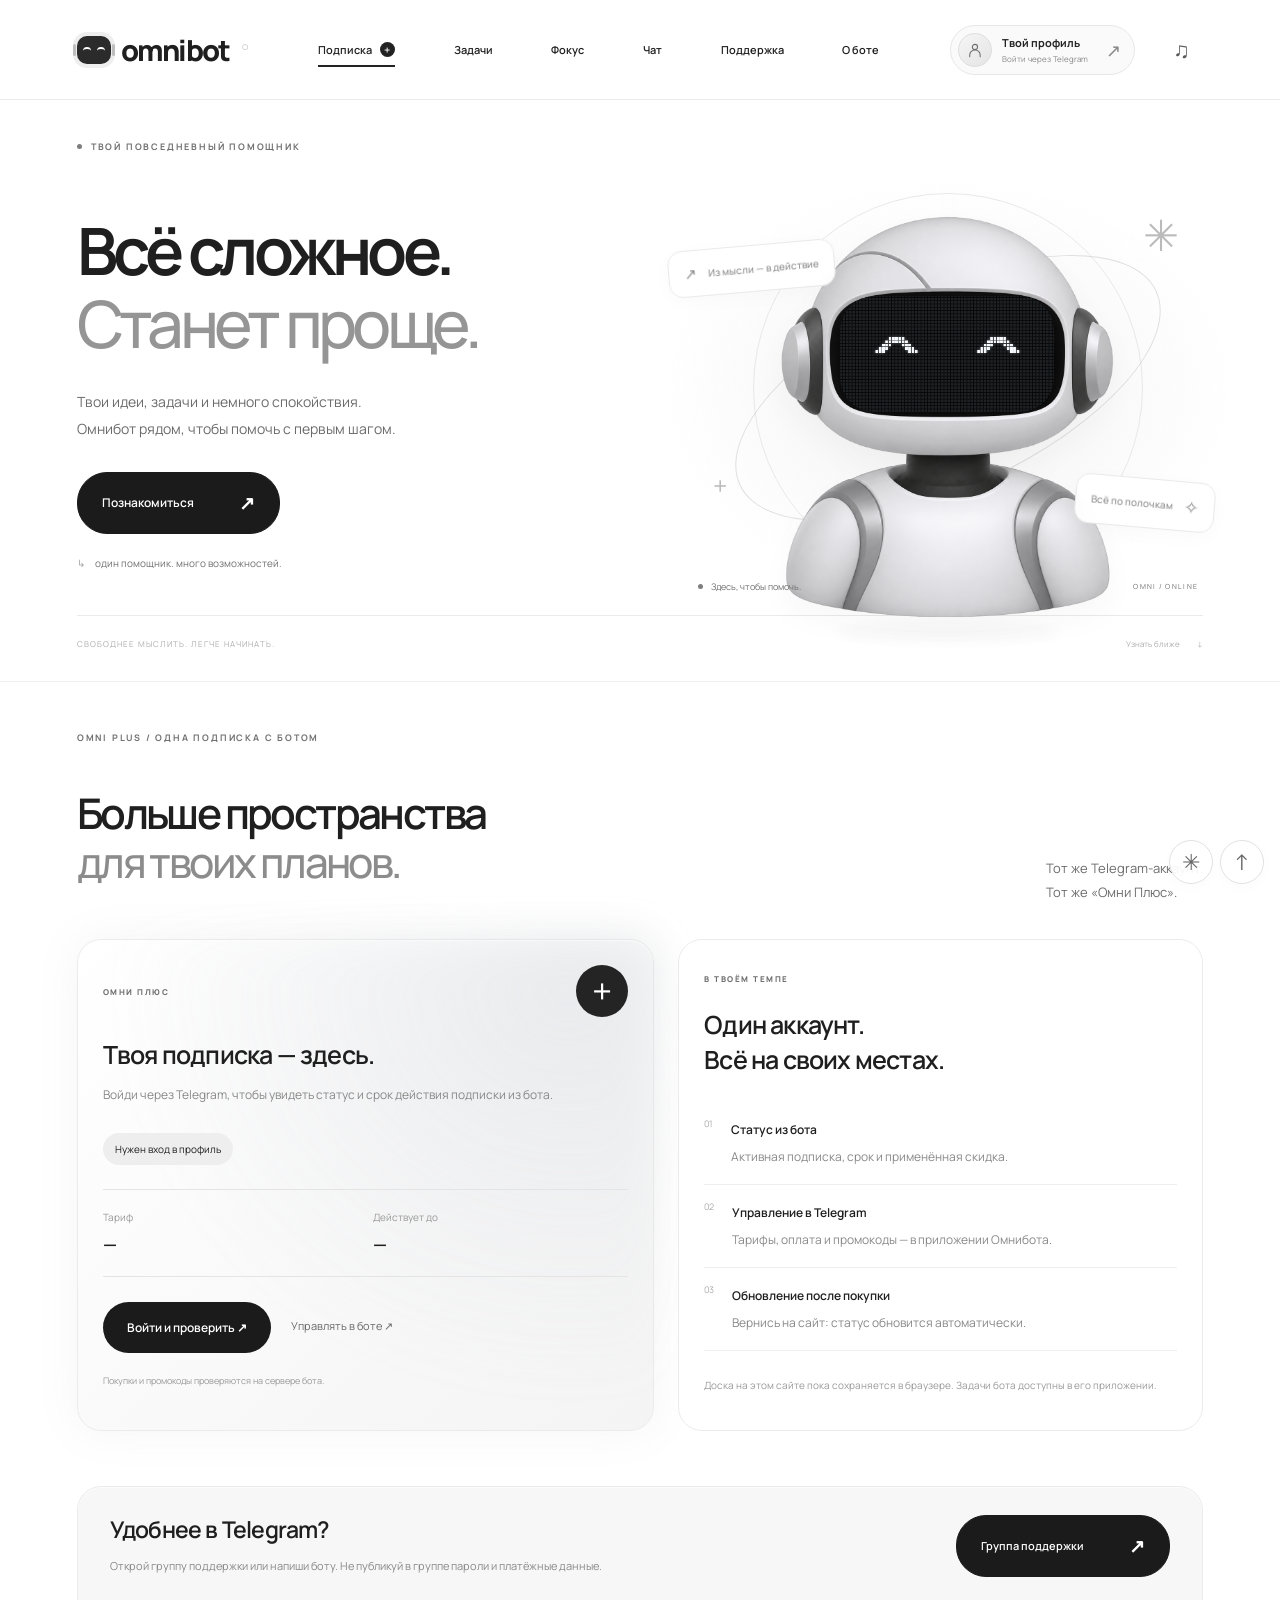
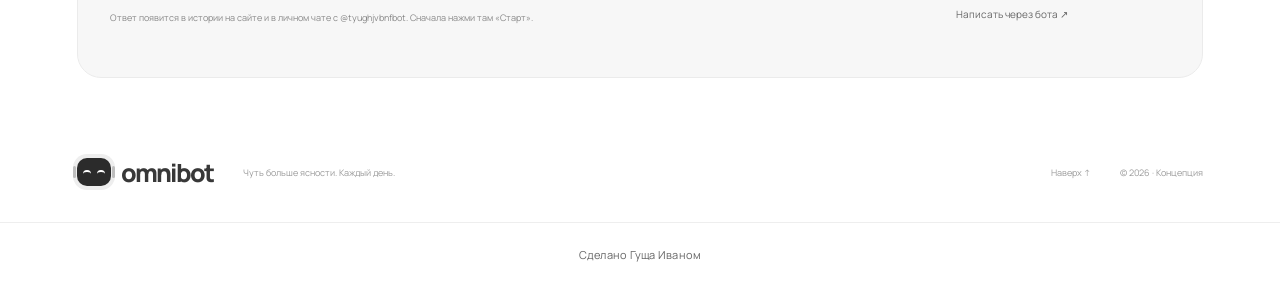
==== index.html @ 55ee90bc "Shorten homepage with categories and animated Plus particles" ====
<!doctype html><html lang="ru"><head><meta charset="UTF-8"><meta name="viewport" content="width=device-width,initial-scale=1"><meta name="theme-color" content="#f7f7f8"><meta name="description" content="Omnibot — твой повседневный помощник. Демо-чат, доска дел, идеи и фокус в одном спокойном пространстве."><title>Omnibot — сложное станет проще</title><link rel="preconnect" href="https://fonts.googleapis.com"><link rel="preconnect" href="https://fonts.gstatic.com" crossorigin><link rel="stylesheet" href="https://fonts.googleapis.com/css2?family=Manrope:wght@400;500;600;700;800&display=swap"><link rel="stylesheet" href="style.css?v=omni-compact-4"><link rel="stylesheet" href="interactions.css?v=omni-compact-4"><link rel="stylesheet" href="profile.css?v=omni-compact-4"><link rel="stylesheet" href="account.css?v=omni-compact-4"><link rel="stylesheet" href="categories.css?v=omni-compact-4"></head><body><div class="reading-progress" aria-hidden="true"><span></span></div>
<header><a class="logo" href="#"><span class="mini-bot" aria-hidden="true"><i></i><i></i></span>omnibot<span class="logo-dot">○</span></a><nav id="mainNav" aria-label="Категории сайта"><a href="#subscription">Подписка <span class="nav-plus">+</span></a><a href="#action-lab">Задачи</a><a href="#focus">Фокус</a><a href="#playground">Чат</a><a href="#support">Поддержка</a><a href="#possibilities">О боте</a></nav><button class="profile-trigger" id="profileTrigger" type="button" aria-haspopup="dialog" aria-controls="profileDialog" aria-label="Открыть личный профиль"><span class="profile-avatar profile-avatar-small" id="headerAvatar" aria-hidden="true"><svg viewBox="0 0 24 24" fill="none"><circle cx="12" cy="8" r="3.5"/><path d="M5 21v-2a7 7 0 0 1 14 0v2"/></svg></span><span class="profile-trigger-copy"><strong id="headerProfileName">Твой профиль</strong><small id="headerProfileStatus">Войти через Telegram</small></span><span class="profile-chevron" aria-hidden="true">↗</span></button><button class="sound" aria-label="Включить звук" title="Звук выключен">♫</button><button class="menu-toggle" aria-expanded="false" aria-controls="mainNav" aria-label="Открыть меню"><span></span><span></span></button></header>
<main><section data-view="home" class="hero"><div class="eyebrow"><i></i> ТВОЙ ПОВСЕДНЕВНЫЙ ПОМОЩНИК</div><div class="hero-grid"><div class="hero-copy"><h1>Всё сложное.<br><span>Станет проще.</span></h1><p>Твои идеи, задачи и немного спокойствия.<br>Омнибот рядом, чтобы помочь с первым шагом.</p><a class="button" href="#playground">Познакомиться <span>↗</span></a><div class="hero-note"><span class="little-arrow">↳</span> один помощник. много возможностей.</div></div><div class="hero-art" id="heroArt"><div class="orbit orbit-one"></div><div class="orbit orbit-two"></div><div class="orbit-label label-one"><span class="orbit-label-icon">↗</span> Из мысли — в действие</div><div class="orbit-label label-two">Всё по полочкам <span>✧</span></div><button class="mascot robot-mascot" id="mascot" aria-label="Поздороваться с Омниботом"><span class="character-stage" role="img" aria-label="Белый робот Omnibot: улыбающиеся глаза и голова следуют за курсором"><img class="character-body" src="assets/omnibot.png" alt="" width="1122" height="1402" fetchpriority="high"><span class="character-head" aria-hidden="true"><img src="assets/omnibot.png" alt="" width="1122" height="1402"><svg class="character-eyes pixel-display" viewBox="0 0 1122 1402" aria-hidden="true"><defs><clipPath id="omniScreenClip"><rect x="232" y="345" width="652" height="353" rx="105"/></clipPath><pattern id="omniScreenPixels" width="10" height="10" patternUnits="userSpaceOnUse"><rect width="7.5" height="7.5" fill="#41464b"/></pattern></defs><g clip-path="url(#omniScreenClip)"><rect x="232" y="345" width="652" height="353" fill="#070809" opacity=".9"/><rect x="232" y="345" width="652" height="353" fill="url(#omniScreenPixels)" opacity=".42"/>
<g class="tracking-iris" data-travel="45"><g class="pixel-eyes-open"><rect x="380" y="470" width="8" height="8"/><rect x="390" y="470" width="8" height="8"/><rect x="400" y="470" width="8" height="8"/><rect x="410" y="470" width="8" height="8"/><rect x="420" y="470" width="8" height="8"/><rect x="370" y="480" width="8" height="8"/><rect x="380" y="480" width="8" height="8"/><rect x="390" y="480" width="8" height="8"/><rect x="400" y="480" width="8" height="8"/><rect x="410" y="480" width="8" height="8"/><rect x="420" y="480" width="8" height="8"/><rect x="430" y="480" width="8" height="8"/><rect x="360" y="490" width="8" height="8"/><rect x="370" y="490" width="8" height="8"/><rect x="380" y="490" width="8" height="8"/><rect x="420" y="490" width="8" height="8"/><rect x="430" y="490" width="8" height="8"/><rect x="440" y="490" width="8" height="8"/><rect x="350" y="500" width="8" height="8"/><rect x="360" y="500" width="8" height="8"/><rect x="370" y="500" width="8" height="8"/><rect x="430" y="500" width="8" height="8"/><rect x="440" y="500" width="8" height="8"/><rect x="450" y="500" width="8" height="8"/><rect x="340" y="510" width="8" height="8"/><rect x="350" y="510" width="8" height="8"/><rect x="360" y="510" width="8" height="8"/><rect x="440" y="510" width="8" height="8"/><rect x="450" y="510" width="8" height="8"/><rect x="460" y="510" width="8" height="8"/></g><g class="pixel-eyes-blink"><rect x="345" y="460" width="8" height="8"/><rect x="355" y="460" width="8" height="8"/><rect x="365" y="460" width="8" height="8"/><rect x="375" y="470" width="8" height="8"/><rect x="385" y="470" width="8" height="8"/><rect x="395" y="470" width="8" height="8"/><rect x="405" y="480" width="8" height="8"/><rect x="415" y="480" width="8" height="8"/><rect x="425" y="480" width="8" height="8"/><rect x="435" y="490" width="8" height="8"/><rect x="445" y="490" width="8" height="8"/><rect x="455" y="490" width="8" height="8"/><rect x="405" y="500" width="8" height="8"/><rect x="415" y="500" width="8" height="8"/><rect x="425" y="500" width="8" height="8"/><rect x="375" y="510" width="8" height="8"/><rect x="385" y="510" width="8" height="8"/><rect x="395" y="510" width="8" height="8"/><rect x="345" y="520" width="8" height="8"/><rect x="355" y="520" width="8" height="8"/><rect x="365" y="520" width="8" height="8"/></g></g><g class="tracking-iris" data-travel="45"><g class="pixel-eyes-open"><rect x="690" y="470" width="8" height="8"/><rect x="700" y="470" width="8" height="8"/><rect x="710" y="470" width="8" height="8"/><rect x="720" y="470" width="8" height="8"/><rect x="730" y="470" width="8" height="8"/><rect x="680" y="480" width="8" height="8"/><rect x="690" y="480" width="8" height="8"/><rect x="700" y="480" width="8" height="8"/><rect x="710" y="480" width="8" height="8"/><rect x="720" y="480" width="8" height="8"/><rect x="730" y="480" width="8" height="8"/><rect x="740" y="480" width="8" height="8"/><rect x="670" y="490" width="8" height="8"/><rect x="680" y="490" width="8" height="8"/><rect x="690" y="490" width="8" height="8"/><rect x="730" y="490" width="8" height="8"/><rect x="740" y="490" width="8" height="8"/><rect x="750" y="490" width="8" height="8"/><rect x="660" y="500" width="8" height="8"/><rect x="670" y="500" width="8" height="8"/><rect x="680" y="500" width="8" height="8"/><rect x="740" y="500" width="8" height="8"/><rect x="750" y="500" width="8" height="8"/><rect x="760" y="500" width="8" height="8"/><rect x="650" y="510" width="8" height="8"/><rect x="660" y="510" width="8" height="8"/><rect x="670" y="510" width="8" height="8"/><rect x="750" y="510" width="8" height="8"/><rect x="760" y="510" width="8" height="8"/><rect x="770" y="510" width="8" height="8"/></g><g class="pixel-eyes-blink"><rect x="745" y="460" width="8" height="8"/><rect x="755" y="460" width="8" height="8"/><rect x="765" y="460" width="8" height="8"/><rect x="715" y="470" width="8" height="8"/><rect x="725" y="470" width="8" height="8"/><rect x="735" y="470" width="8" height="8"/><rect x="685" y="480" width="8" height="8"/><rect x="695" y="480" width="8" height="8"/><rect x="705" y="480" width="8" height="8"/><rect x="655" y="490" width="8" height="8"/><rect x="665" y="490" width="8" height="8"/><rect x="675" y="490" width="8" height="8"/><rect x="685" y="500" width="8" height="8"/><rect x="695" y="500" width="8" height="8"/><rect x="705" y="500" width="8" height="8"/><rect x="715" y="510" width="8" height="8"/><rect x="725" y="510" width="8" height="8"/><rect x="735" y="510" width="8" height="8"/><rect x="745" y="520" width="8" height="8"/><rect x="755" y="520" width="8" height="8"/><rect x="765" y="520" width="8" height="8"/></g></g></g></svg></span></span></button><div class="mascot-shadow"></div><span class="spark spark-one">✳</span><span class="spark spark-two">+</span><div class="art-caption"><span class="status-dot"></span><span id="botMood">Здесь, чтобы помочь.</span><span>OMNI / ONLINE</span></div></div></div><div class="hero-bottom"><span>СВОБОДНЕЕ МЫСЛИТЬ. ЛЕГЧЕ НАЧИНАТЬ.</span><a href="#possibilities">Узнать ближе <span>↓</span></a></div></section>
<section data-view="home" class="section account-services" id="subscription"><div class="section-label">OMNI PLUS / ОДНА ПОДПИСКА С БОТОМ</div><div class="section-heading"><h2>Больше пространства<br><em>для твоих планов.</em></h2><p>Тот же Telegram-аккаунт.<br>Тот же «Омни Плюс».</p></div><div class="service-grid"><article class="plus-card interactive-card"><div class="plus-particles" aria-hidden="true"><i style="--x:9%;--y:7%;--delay:-0.0s;--duration:5s"></i><i style="--x:46%;--y:30%;--delay:-0.7s;--duration:6s"></i><i style="--x:83%;--y:53%;--delay:-1.4s;--duration:7s"></i><i style="--x:20%;--y:76%;--delay:-2.0999999999999996s;--duration:8s"></i><i style="--x:57%;--y:99%;--delay:-2.8s;--duration:9s"></i><i style="--x:94%;--y:22%;--delay:-3.5s;--duration:5s"></i><i style="--x:31%;--y:45%;--delay:-4.199999999999999s;--duration:6s"></i><i style="--x:68%;--y:68%;--delay:-4.8999999999999995s;--duration:7s"></i><i style="--x:5%;--y:91%;--delay:-5.6s;--duration:8s"></i><i style="--x:42%;--y:14%;--delay:-6.3s;--duration:9s"></i><i style="--x:79%;--y:37%;--delay:-7.0s;--duration:5s"></i><i style="--x:16%;--y:60%;--delay:-7.699999999999999s;--duration:6s"></i><i style="--x:53%;--y:83%;--delay:-8.399999999999999s;--duration:7s"></i><i style="--x:90%;--y:6%;--delay:-9.1s;--duration:8s"></i><i style="--x:27%;--y:29%;--delay:-9.799999999999999s;--duration:9s"></i><i style="--x:64%;--y:52%;--delay:-10.5s;--duration:5s"></i><i style="--x:1%;--y:75%;--delay:-11.2s;--duration:6s"></i><i style="--x:38%;--y:98%;--delay:-11.899999999999999s;--duration:7s"></i></div><div class="card-top"><span class="card-kicker">ОМНИ ПЛЮС</span><span class="plus-orb" aria-hidden="true">+</span></div><h3 id="plusTitle">Твоя подписка — здесь.</h3><p id="plusDescription">Войди через Telegram, чтобы увидеть статус и срок действия подписки из бота.</p><div class="plus-status" id="plusStatus" role="status">Нужен вход в профиль</div><div class="plus-metrics"><div><span>Тариф</span><strong id="plusPlan">—</strong></div><div><span>Действует до</span><strong id="plusUntil">—</strong></div></div><div class="service-actions"><button class="button" id="refreshPlus" type="button">Войти и проверить <span>↗</span></button><a class="text-button" href="https://t.me/tyughjvbnfbot?startapp" target="_blank" rel="noopener noreferrer">Управлять в боте ↗</a></div><small id="plusChecked">Покупки и промокоды проверяются на сервере бота.</small></article><article class="plus-info interactive-card"><span class="card-kicker">В ТВОЁМ ТЕМПЕ</span><h3>Один аккаунт.<br>Всё на своих местах.</h3><ul><li><span>01</span><div><strong>Статус из бота</strong><p>Активная подписка, срок и применённая скидка.</p></div></li><li><span>02</span><div><strong>Управление в Telegram</strong><p>Тарифы, оплата и промокоды — в приложении Омнибота.</p></div></li><li><span>03</span><div><strong>Обновление после покупки</strong><p>Вернись на сайт: статус обновится автоматически.</p></div></li></ul><p class="service-note">Доска на этом сайте пока сохраняется в браузере. Задачи бота доступны в его приложении.</p></article></div></section>

<div data-view="about" class="ticker" aria-hidden="true"><div>МЫСЛИ → ПЛАН <span>✳</span> ИДЕИ → ПЕРВЫЙ ШАГ <span>✳</span> ТВОЙ ТЕМП → ТВОЙ ФОКУС <span>✳</span> МЫСЛИ → ПЛАН <span>✳</span> ИДЕИ → ПЕРВЫЙ ШАГ <span>✳</span></div></div>
<section data-view="about" class="possibilities section" id="possibilities"><div class="section-label">01 / ПРОСТО. ПОНЯТНО. РЯДОМ.</div><div class="section-heading"><h2>Освободи место<br>для <em>важного.</em></h2><p>Иногда нужен не ещё один совет.<br>А кто-то, кто поможет начать.</p></div><div class="feature-list"><button class="feature active" data-example="work"><span class="feature-num">01</span><div><h3>Из каши в голове — в план</h3><p>Разложим большую задачу на шаги, которые уже не пугают.</p></div><span class="feature-icon">↗</span></button><button class="feature" data-example="study"><span class="feature-num">02</span><div><h3>Из «не понимаю» — в «дошло»</h3><p>Сложную тему — простыми словами и на понятном примере.</p></div><span class="feature-icon">↗</span></button><button class="feature" data-example="ideas"><span class="feature-num">03</span><div><h3>Из чистого листа — в идею</h3><p>Когда вдохновение ушло пить кофе, начнём без него.</p></div><span class="feature-icon">↗</span></button></div></section>
<section data-view="chat" class="playground section" id="playground"><div class="section-label">02 / ТВОЙ ДИАЛОГ С OMNIBOT</div><div class="play-grid"><div><h2>Есть мысль?<br><em>Давай обсудим.</em></h2><p class="intro">Выбери ситуацию или напиши свою.<br>Посмотрим, с чего можно начать.</p><div class="scenarios"><button class="chip selected" data-scenario="work">↗ Завал на работе</button><button class="chip" data-scenario="study">✳ Сложная тема</button><button class="chip" data-scenario="ideas">↝ Нужна идея</button><button class="chip" data-scenario="life">♡ Дела по жизни</button></div><div class="demo-note">ИНТЕРАКТИВНОЕ ДЕМО<br><span>Показывает сценарии по шаблонам.<br>Подключение к настоящему боту — следующий шаг.</span></div></div><div class="chat"><div class="chat-head"><div class="mini-bot" aria-hidden="true"><i></i><i></i></div><div><strong>Омнибот</strong><small><i></i> готов разбираться</small></div><button id="clearChat" aria-label="Очистить чат" title="Начать заново">↺</button></div><div class="messages" id="messages" aria-live="polite"><div class="message bot">Привет! Что сегодня решаем? Выбери ситуацию или расскажи, что накопилось. Разложим по полочкам ✳</div></div><form id="chatForm"><label class="sr-only" for="taskInput">Твоя задача</label><input id="taskInput" maxlength="300" placeholder="У меня такая ситуация…" autocomplete="off" required><button type="submit" aria-label="Отправить задачу">↑</button></form><div class="chat-foot">Одна задача. Один шаг. Уже легче.</div></div></div></section>
<section data-view="tasks" class="section action-lab" id="action-lab"><div class="section-label">03 / МАЛЕНЬКИЕ ШАГИ. БОЛЬШИЕ ПЕРЕМЕНЫ.</div><div class="section-heading"><h2>Из головы —<br><em>в реальность.</em></h2><p>Выгрузи дела из головы.<br>Или поймай маленький импульс.</p></div><div class="lab-grid">
<div class="task-board interactive-card"><div class="card-top"><span class="card-kicker">ТВОЯ ДОСКА</span><span class="card-symbol" aria-hidden="true">↗</span></div><h3>Одно дело за раз.</h3><p class="card-description">Добавляй, выбирай главное и отмечай готовое.</p><form id="taskBoardForm"><label for="boardTask" class="sr-only">Новое дело</label><input id="boardTask" placeholder="Что нужно сделать?" maxlength="100" required autocomplete="off"><button aria-label="Добавить дело" type="submit">+</button></form><p class="task-access-status" id="taskAccessStatus" aria-live="polite">Бесплатные задачи: 0 / 3</p><div class="board-summary"><span id="boardCount" aria-live="polite">0 из 0 готово</span><span id="boardEncouragement">Начни с маленького</span></div><div class="board-progress" role="progressbar" aria-label="Выполненные дела" aria-valuemin="0" aria-valuemax="100" aria-valuenow="0"><span id="boardProgress"></span></div><ul id="taskList" aria-label="Список дел"></ul><p class="board-empty" id="boardEmpty">Здесь пока тихо. Добавь первое дело <span>↑</span></p><div class="board-bottom"><span>Сохраняется в этом браузере</span><button id="clearDone" type="button">Убрать готовое ↗</button></div></div>
<div class="impulse-card interactive-card"><div class="card-top"><span class="card-kicker">ГЕНЕРАТОР ПЕРВОГО ШАГА</span><span class="card-symbol impulse-star" aria-hidden="true">✳</span></div><h3>Застрял? Переключись.</h3><p class="card-description">Не знаешь, с чего начать? Омнибот подкинет ход.</p><div class="impulse-display" aria-live="polite" aria-atomic="true"><span class="impulse-number" id="impulseNumber">01 / 08</span><div class="impulse-icon" id="impulseIcon" aria-hidden="true">↗</div><h4 id="impulseTitle">Правило двух минут</h4><p id="impulseText">Найди дело, которое можно закончить за две минуты. И сделай его прямо сейчас.</p></div><div class="impulse-actions"><button class="button" id="shuffleImpulse" type="button">Другой ход <span>↻</span></button><button class="text-button" id="takeImpulse" type="button">Забрать на доску +</button></div></div>
</div></section>

<section data-view="focus" class="focus-section section" id="focus"><div class="section-label">04 / В ТВОЁМ ТЕМПЕ</div><div class="focus-grid"><div><h2>Время для<br><em>одного дела.</em></h2><p>Выбери одну задачу и дай ей немного времени.<br>Остальное подождёт. Правда.</p><div class="duration-options"><button class="chip selected" data-minutes="5">5 минут</button><button class="chip" data-minutes="15">15 минут</button><button class="chip" data-minutes="25">25 минут</button></div></div><div class="timer-panel"><svg class="timer-ring" viewBox="0 0 250 250" aria-hidden="true"><circle class="track" cx="125" cy="125" r="115"/><circle id="progressRing" cx="125" cy="125" r="115"/></svg><div class="timer-content"><span class="timer-label" id="timerLabel">ТВОЙ МАЛЕНЬКИЙ РЫВОК</span><div id="timer" role="timer">05:00</div><button class="timer-start" id="timerStart">Начать фокус ↗</button><button class="timer-reset" id="timerReset" aria-label="Сбросить таймер">Сбросить</button></div></div></div><div class="breathing-tool"><button class="breath-toggle" id="breathToggle" aria-expanded="false" aria-controls="breathPanel"><span>○</span> Сначала выдохнуть <span>+</span></button><div id="breathPanel" hidden><div class="breath-visual" aria-hidden="true"><span></span><span></span><b>✳</b></div><div><h3 id="breathInstruction" aria-live="polite">Минутка без спешки</h3><p>Мягкий вдох и выдох. Дыши в удобном ритме.</p><button class="chip" id="breathStart">Начать дыхание ↗</button></div></div></div></section>
<section data-view="support" class="section support-section" id="support"><div class="section-label">ТЕХПОДДЕРЖКА / МЫ РЯДОМ</div><div class="section-heading"><h2>Техподдержка.</h2><p>Напиши о проблеме.<br>Ответим здесь и в Telegram.</p></div><div class="service-grid support-form-grid"><form id="supportForm" class="support-card interactive-card"><label for="supportText">Что случилось?</label><textarea id="supportText" name="text" maxlength="3000" rows="5" placeholder="Что ты делал и что пошло не так?" required></textarea><div class="support-meta"><span>Только это обращение передаётся поддержке.</span><span id="supportCount">0 / 3000</span></div><button class="button" id="sendSupport" type="submit">Войти и написать <span>↗</span></button><p id="supportStatus" role="status">Войди через Telegram, чтобы получить ответ в чат с ботом.</p><div class="support-history-head"><strong>Мои обращения</strong><button id="refreshSupport" class="text-button" type="button">Обновить ↻</button></div><div id="supportHistory" aria-live="polite"><p>Войди, чтобы увидеть ответы поддержки.</p></div></form></div></section><section data-view="home" class="section home-telegram" aria-label="Связаться в Telegram"><article class="support-info interactive-card"><span class="support-symbol" aria-hidden="true">↗</span><h3>Удобнее в Telegram?</h3><p>Открой группу поддержки или напиши боту. Не публикуй в группе пароли и платёжные данные.</p><a class="button" href="https://t.me/+KBWpntPeLplkZjIy" target="_blank" rel="noopener noreferrer">Группа поддержки <span>↗</span></a><a class="text-button" href="https://t.me/tyughjvbnfbot?start=support" target="_blank" rel="noopener noreferrer">Написать через бота ↗</a><p class="service-note">Ответ появится в истории на сайте и в личном чате с @tyughjvbnfbot. Сначала нажми там «Старт».</p></article></section><section data-view="about" class="faq section"><div class="section-label">05 / ЕЩЁ ПАРА МОМЕНТОВ</div><h2>Без сложностей.</h2><details><summary>Это уже настоящий бот?<span>+</span></summary><p>Это интерактивная концепция сайта Omnibot. Чат показывает заранее подготовленные примеры и собирает простой план по твоей задаче. Внешняя нейросеть пока не подключена. В верхней панели можно войти в свой профиль Telegram; чат и доска дел пока не синхронизируются с ботом.</p></details><details><summary>Что написать в первую очередь?<span>+</span></summary><p>Расскажи о конкретной задаче: что нужно сделать, к какому сроку и что мешает. Например: «Нужно подготовить презентацию на пятницу, но не знаю, с чего начать».</p></details><details><summary>Сохраняется ли моя переписка?<span>+</span></summary><p>Демо-чат работает прямо в браузере. Переписка не отправляется на сервер и исчезает после перезагрузки страницы. Доска дел сохраняется локально в этом браузере. Удалить дело можно кнопкой × рядом с ним.</p></details></section>
<section data-view="about" class="final-cta"><span class="section-label">ТВОЙ ХОД</span><h2>Твой следующий<br><em>шаг — здесь.</em><span class="cta-star">✳</span></h2><a href="#playground" class="button">Начать с одного шага <span>↗</span></a></section></main><footer><a class="logo" href="#"><span class="mini-bot" aria-hidden="true"><i></i><i></i></span>omnibot</a><span>Чуть больше ясности. Каждый день.</span><a href="#">Наверх ↑</a><span>© 2026 · Концепция</span></footer><div class="site-credit">Сделано Гуща Иваном</div><dialog id="taskUnlockDialog" class="task-unlock-dialog" aria-labelledby="taskUnlockTitle" aria-describedby="taskUnlockDescription"><button class="dialog-close" id="closeTaskUnlock" type="button" aria-label="Закрыть окно">×</button><div class="unlock-symbol" aria-hidden="true">↗</div><span class="card-kicker">ПРОДОЛЖИМ В TELEGRAM</span><h2 id="taskUnlockTitle">Больше места<br>для твоих дел.</h2><p id="taskUnlockDescription">Ты добавил 3 бесплатные задачи. Чтобы разблокировать больше, перейди в нашего Telegram-бота.</p><a class="button unlock-link" id="unlockTaskLink" href="https://t.me/tyughjvbnfbot" target="_blank" rel="noopener noreferrer">Перейти в Telegram <span>↗</span></a><span class="unlock-handle">@tyughjvbnfbot</span><button class="unlock-later" id="laterTaskUnlock" type="button">Пока остаться с тремя задачами</button></dialog><dialog class="profile-dialog" id="profileDialog" aria-labelledby="profileTitle" aria-describedby="profileDescription">
<button class="dialog-close" id="closeProfile" type="button" aria-label="Закрыть профиль">×</button>
<span class="card-kicker">ТВОЁ ПРОСТРАНСТВО</span>
<div class="profile-avatar profile-avatar-large" id="profileAvatar" aria-hidden="true"><svg viewBox="0 0 24 24" fill="none"><circle cx="12" cy="8" r="3.5"/><path d="M5 21v-2a7 7 0 0 1 14 0v2"/></svg></div>
<h2 id="profileTitle">Давай познакомимся.</h2>
<p id="profileDescription">Твоё имя и фото из Telegram — здесь, рядом с Омниботом.</p>
<div id="profileGuest"><div class="profile-permissions"><span>↗</span><div><strong>Только то, чем ты поделишься</strong><p>Имя, фото и имя пользователя. Без доступа к переписке и номеру телефона.</p></div></div>
<button class="button telegram-login" id="telegramLogin" type="button"><svg viewBox="0 0 24 24" aria-hidden="true"><path d="m21 4-3 16-6-5-3 3 1-5 8-6-10 5-5-2Z" fill="currentColor"/></svg>Войти через Telegram <span>↗</span></button>
<p class="profile-status" id="profileLoginStatus" role="status"></p></div>
<div id="profileMember" hidden><span class="profile-username" id="profileUsername"></span><div class="profile-linked"><span>✓</span> Профиль из Telegram</div><a class="button" id="openTelegramProfile" target="_blank" rel="noopener noreferrer">Открыть мой Telegram <span>↗</span></a><button class="profile-logout" id="profileLogout" type="button">Выйти из профиля</button></div>
<p class="profile-local-note">Дела сохраняются в этом браузере.<br>Подписка и поддержка связаны с ботом.</p>
</dialog><div id="toast" role="status"></div><canvas id="confetti" aria-hidden="true"></canvas><div class="utility-dock"><button id="motionToggle" aria-label="Уменьшить анимации" aria-pressed="false" title="Уменьшить анимации">✳</button><a id="backTop" href="#" aria-label="Наверх" title="Наверх">↑</a></div><script src="script.js?v=omni-compact-4"></script><script src="interactions.js?v=omni-compact-4"></script><script src="profile.js?v=omni-compact-4"></script><script src="account.js?v=omni-compact-4"></script><script src="categories.js?v=omni-compact-4"></script></body></html>
---- style.css ----
:root{--red:#1b1b1b;--ink:#191919;--muted:#777777;--line:#eaeaea;--soft:#f6f6f6;--surface:#f0f0f0;--radius:24px}*{box-sizing:border-box}html{scroll-behavior:smooth;scroll-padding-top:100px}body{margin:0;background:#ffffff;color:var(--ink);font-family:Manrope,Arial,sans-serif;-webkit-font-smoothing:antialiased}button,input{font:inherit}button,a{-webkit-tap-highlight-color:transparent;touch-action:manipulation}button{cursor:pointer}a{color:inherit;text-decoration:none}button,input,a,summary{outline-offset:5px;outline-color:#282828}header{height:100px;max-width:1440px;margin:auto;padding:0 6%;display:flex;align-items:center;gap:22px;border-bottom:1px solid var(--line)}.logo{display:flex;align-items:center;gap:10px;font-size:29px;font-weight:800;letter-spacing:-1.8px}.logo-dot{font-size:14px;color:#b8b8b8;align-self:flex-start;margin:7px 0 0 2px}.mini-bot{width:34px;height:28px;border-radius:10px;background:#262626;display:inline-flex;align-items:center;justify-content:center;gap:6px;flex-shrink:0;box-shadow:0 0 0 4px #eeeeee;position:relative}.mini-bot i{width:8px;height:5px;border-top:2px solid white;border-radius:9px 9px 0 0;display:block}.mini-bot:before,.mini-bot:after{content:'';height:12px;width:3px;border-radius:3px;background:#bebebe;position:absolute;top:8px}.mini-bot:before{left:-4px}.mini-bot:after{right:-4px}nav{margin:auto;display:flex;gap:28px;font-size:11px;font-weight:600}.small-cta{padding:14px 20px;background:#f3f3f3;border:1px solid #eeeeee;border-radius:30px;font-size:11px;font-weight:700;white-space:nowrap}.small-cta span{margin-left:20px}.sound{border:0;background:white;color:#5a5a5a;font-size:22px}.hero,.section{max-width:1440px;margin:auto;padding:65px 6%}.eyebrow,.section-label{font-size:9px;font-weight:700;letter-spacing:1.8px;color:#7c7c7c}.eyebrow{display:flex;gap:9px;align-items:center}.eyebrow i,.status-dot{display:inline-block;width:5px;height:5px;border-radius:50%;background:#7e7e7e}.hero-grid{display:grid;grid-template-columns:1.13fr 1fr;gap:40px;align-items:center;margin-top:30px}.hero h1{font-size:clamp(55px,5.1vw,76px);font-weight:700;letter-spacing:-4.7px;line-height:1.12;margin:18px 0 28px}.hero h1 span{color:#8a8a8a;font-weight:500}.hero p,.intro,.focus-section p{font-size:14px;line-height:1.9;color:#797979;margin:0 0 30px}.button{display:inline-flex;align-items:center;justify-content:space-between;gap:45px;min-height:54px;padding:17px 24px;background:#1b1b1b;color:white;border:1px solid #1b1b1b;border-radius:30px;font-size:12px;font-weight:600;transition:transform .25s,box-shadow .25s}.button:hover{transform:translateY(-3px);box-shadow:0 8px 25px #00000012}.button span{font-size:19px}.hero-note{font-size:10px;color:#989898;margin-top:20px}.little-arrow{color:#a6a6a6;margin-right:8px}.hero-art{position:relative;height:475px;display:grid;place-items:center;isolation:isolate}.hero-art:before{content:'';position:absolute;inset:5% 0;border-radius:50%;background:radial-gradient(ellipse,#f0f0f0 0,#f9f9f9 45%,#ffffff00 70%);z-index:-2}.orbit{position:absolute;width:390px;height:390px;border:1px solid #e7e7e7;border-radius:50%;z-index:-1}.orbit-one:after{content:'';position:absolute;top:53px;left:37px;width:7px;height:7px;border-radius:50%;background:#cacaca;box-shadow:0 0 0 6px #f7f7f7}.orbit-two{width:460px;height:200px;border:1px solid #d1d1d1;transform:rotate(-25deg);opacity:.6}.mascot{position:relative;background:none;border:0;isolation:isolate;padding:0;width:390px;height:440px;max-width:100%;transition:scale .3s}.mascot:hover{scale:1.015}.mascot:active{scale:.98}.character-stage{position:absolute;inset:0;display:block;pointer-events:none;aspect-ratio:1122/1402;max-width:100%;margin:auto}.character-body,.character-head,.character-head>img,.character-eyes{position:absolute;inset:0;width:100%;height:100%;display:block}.character-body{object-fit:contain;clip-path:inset(58% 0 0)}.character-head{transform-origin:50% 63%;will-change:transform}.character-head>img{object-fit:contain;clip-path:inset(0 0 35%)}.character-eyes{overflow:visible}.tracking-iris{will-change:transform}.character-stamp{display:none}.robot-smile-eye{fill:none;stroke:white;stroke-width:25;stroke-linecap:round;stroke-linejoin:round;filter:drop-shadow(0 0 8px #ffffff55)}.robot-eye-lid{transform-box:fill-box;transform-origin:center;animation:robotBlink 7s 3s infinite}.mascot-shadow{position:absolute;width:230px;height:17px;background:#2727270a;border-radius:50%;bottom:20px;filter:blur(7px);z-index:-1}.orbit-label{position:absolute;z-index:3;background:#ffffffee;backdrop-filter:blur(8px);border:1px solid #eaeaea;padding:12px 15px;border-radius:12px;box-shadow:0 5px 20px #26262606;font-size:10px;font-weight:500;display:flex;gap:11px;align-items:center;color:#717171}.orbit-label span{font-size:15px}.label-one{top:58px;left:-28px;transform:rotate(-5deg)}.label-two{top:280px;right:-15px;transform:rotate(5deg)}.spark{position:absolute;z-index:2;color:#bbbbbb;line-height:1}.spark-one{top:30px;right:24px;font-size:45px;animation:spin 30s linear infinite}.spark-two{bottom:90px;left:20px;font-size:25px}.art-caption{display:flex;gap:8px;align-items:center;position:absolute;bottom:0;left:10px;right:10px;font-size:9px;color:#959595}.art-caption>span:last-child{margin-left:auto;font-size:7px;letter-spacing:1.3px}.hero-bottom{display:flex;justify-content:space-between;gap:20px;border-top:1px solid var(--line);padding-top:22px;margin-top:45px;color:#979797;font-size:8px;letter-spacing:1px}.hero-bottom a{letter-spacing:0}.hero-bottom a span{margin-left:15px}.ticker{background:#f5f5f5;color:#818181;border-top:1px solid #f0f0f0;border-bottom:1px solid #f0f0f0;padding:19px 0;margin:15px 0 10px;overflow:hidden}.ticker div{width:max-content;font-size:12px;font-weight:500;letter-spacing:2px;animation:marquee 45s linear infinite}.ticker span{padding:0 45px;color:#acacac}.section{padding-top:95px;padding-bottom:95px}.section-heading{display:flex;align-items:end;justify-content:space-between;gap:40px;margin:30px 0 40px}h2{font-size:clamp(36px,4vw,56px);font-weight:600;letter-spacing:-2.6px;line-height:1.15;margin:25px 0}em{font-style:normal;color:#8c8c8c;font-weight:500}.section-heading p{font-size:13px;line-height:1.85;color:#8f8f8f;margin:0 0 7px}.feature-list{display:grid;grid-template-columns:repeat(3,minmax(0,1fr));gap:16px}.feature{display:flex;flex-direction:column;align-items:start;position:relative;text-align:left;background:#f8f8f8;border:1px solid #f1f1f1;border-radius:20px;padding:27px;gap:30px;color:var(--ink);min-width:0;min-height:240px;transition:background .3s,transform .3s}.feature-num{font-size:10px;letter-spacing:1px;color:#989898}.feature h3{font-size:21px;letter-spacing:-.6px;line-height:1.4;margin:0 0 15px;font-weight:600}.feature p{font-size:12px;color:#8d8d8d;line-height:1.9;margin:0}.feature-icon{position:absolute;right:26px;top:23px;font-size:23px;color:#a2a2a2}.feature:hover{background:#f2f2f2;transform:translateY(-5px)}.playground{background:#f7f7f7;border-radius:32px;max-width:calc(1440px - 50px);width:calc(100% - 50px);padding:70px max(35px,calc((100vw - 1260px)/2));border:1px solid #f1f1f1}.play-grid,.focus-grid{display:grid;grid-template-columns:1fr 1fr;gap:9%;align-items:center;margin-top:25px}.scenarios{display:flex;flex-wrap:wrap;gap:9px;max-width:390px;margin:25px 0}.chip{min-height:42px;padding:10px 15px;border:1px solid #e2e2e2;background:#ffffff;border-radius:30px;font-size:11px;color:#767676;transition:.25s;font-weight:500}.chip:hover{border-color:#a9a9a9;transform:translateY(-2px)}.chip.selected{background:#272727;color:white;border-color:#272727}.demo-note{font-size:8px;letter-spacing:1.3px;margin-top:32px;line-height:2;color:#7a7a7a}.demo-note span{font-size:10px;letter-spacing:0;color:#a0a0a0}.chat{background:white;border:1px solid #eaeaea;border-radius:22px;box-shadow:0 12px 45px #25252507;overflow:hidden;min-width:0}.chat-head{display:flex;align-items:center;gap:13px;padding:20px;border-bottom:1px solid #f2f2f2}.chat-head strong{font-size:13px;font-weight:700}.chat-head small{display:block;font-size:9px;color:#9f9f9f;margin-top:4px}.chat-head i{display:inline-block;width:4px;height:4px;background:#999999;border-radius:50%;margin-right:5px}.chat-head button{border:0;background:none;margin-left:auto;font-size:25px;color:#acacac;min-width:40px;min-height:40px}.messages{height:300px;overflow:auto;padding:20px;display:flex;flex-direction:column;gap:14px;scroll-behavior:auto;overscroll-behavior-y:auto}.message{max-width:93%;padding:13px 16px;background:#f4f4f4;border-radius:3px 16px 16px 16px;font-size:12px;line-height:1.85;color:#626262;animation:messageIn .35s}.message.user{align-self:flex-end;background:#343434;color:#f9f9f9;border-radius:16px 3px 16px 16px}.message strong{font-weight:700}#chatForm{display:flex;gap:6px;border:1px solid #e8e8e8;background:#fbfbfb;border-radius:28px;padding:6px;margin:8px 17px}#chatForm:focus-within{border-color:#969696}#taskInput{width:100%;min-width:0;background:none;border:0;outline:0;padding:9px 10px;font-size:12px}#chatForm button{background:#2b2b2b;color:#ffffff;border:0;width:37px;min-height:37px;border-radius:50%;flex-shrink:0;font-size:22px}.chat-foot{font-size:8px;color:#a6a6a6;text-align:center;padding:5px 0 18px}.duration-options{display:flex;gap:9px;flex-wrap:wrap;margin-top:25px}.timer-panel{position:relative;width:300px;height:300px;display:grid;place-items:center;justify-self:center}.timer-ring{position:absolute;width:100%;height:100%;transform:rotate(-90deg);overflow:visible}.timer-ring circle{fill:none;stroke:#5d5d5d;stroke-width:1.2;stroke-dasharray:722.6;stroke-dashoffset:0;transition:stroke-dashoffset 1s linear}.timer-ring .track{stroke:#eaeaea;stroke-dasharray:none;stroke-width:1}.timer-content{position:relative;text-align:center}.timer-label{font-size:8px;letter-spacing:1px;color:#979797}#timer{font-size:65px;font-variant-numeric:tabular-nums;font-weight:500;letter-spacing:-3px;line-height:1.5}.timer-start{background:#2b2b2b;color:#ffffff;border:0;padding:12px 20px;border-radius:30px;font-size:11px;min-height:42px}.timer-reset{display:block;background:none;border:0;color:#9f9f9f;margin:8px auto 0;font-size:10px;min-height:34px}.focus-section{border-top:1px solid var(--line)}.faq{max-width:1100px;border-top:1px solid var(--line)}details{border-bottom:1px solid var(--line)}summary{display:flex;justify-content:space-between;gap:20px;list-style:none;cursor:pointer;font-size:15px;font-weight:500;padding:25px 0}summary::-webkit-details-marker{display:none}summary span{font-size:22px;color:#acacac;transition:transform .25s}details[open] summary span{transform:rotate(45deg)}details p{color:#909090;font-size:13px;line-height:1.9;margin:0 0 25px;max-width:700px}.final-cta{text-align:center;padding:85px 20px 95px;background:#f6f6f6;border-top:1px solid #f0f0f0}.final-cta h2{font-size:clamp(48px,5.2vw,72px);position:relative;display:table;margin:30px auto;letter-spacing:-3px}.cta-star{position:absolute;font-size:48px;right:-75px;top:-5px;color:#bcbcbc;animation:spin 30s linear infinite}footer{display:flex;align-items:center;gap:30px;padding:32px 6%;margin:auto;max-width:1440px;font-size:9px;color:#9a9a9a}footer .logo{font-size:25px;color:#383838}footer>span:nth-child(2){margin-right:auto}.sr-only{position:absolute;height:1px;width:1px;overflow:hidden;clip:rect(0,0,0,0)}#toast{position:fixed;bottom:80px;left:50%;transform:translate(-50%,20px);background:#ffffffee;border:1px solid #e3e3e3;border-radius:14px;padding:15px 23px;font-size:12px;color:#6f6f6f;box-shadow:0 8px 30px #31313110;opacity:0;pointer-events:none;transition:.3s;z-index:40;max-width:90%;text-align:center}#toast.show{opacity:1;transform:translate(-50%,0)}#confetti{position:fixed;inset:0;width:100%;height:100%;z-index:35;pointer-events:none}.reveal{opacity:0;transform:translateY(20px);transition:opacity .7s,transform .7s}.reveal.visible{opacity:1;transform:none}@keyframes spin{to{rotate:360deg}}@keyframes marquee{to{transform:translateX(-50%)}}@keyframes messageIn{from{opacity:0;transform:translateY(10px)}to{opacity:1;transform:none}}@keyframes robotBlink{0%,2%,4%,100%{transform:scaleY(1)}1%,3%{transform:scaleY(.08)}}
@media(max-width:1099px){header{gap:13px}nav{gap:17px}.logo{font-size:26px}.hero-grid{gap:20px}.hero h1{font-size:clamp(48px,5.5vw,65px);letter-spacing:-3.6px}.hero-art{height:420px}.mascot{height:390px;width:315px}.orbit{width:310px;height:310px}.orbit-two{width:350px;height:170px}.label-one{left:-8px;top:38px;font-size:9px}.label-two{right:-10px;top:260px;font-size:9px}.feature{padding:22px}.feature h3{font-size:18px}.playground{padding:60px 5%}.play-grid{gap:5%}}
@media(max-width:760px){header{height:76px;padding:0 6%;gap:10px}.logo{font-size:25px}.small-cta{margin-left:auto;font-size:10px;padding:12px 15px}.small-cta span{margin-left:12px}nav{display:none}.hero{padding:35px 6% 45px}.hero-grid{grid-template-columns:1fr;gap:25px;margin-top:25px}.hero h1{font-size:clamp(40px,10.5vw,65px);letter-spacing:-2.8px;margin:14px 0 24px}.hero p{font-size:13px}.hero-note{font-size:9px}.hero-art{height:385px;width:100%;max-width:430px;margin:10px auto 0}.mascot{height:355px;width:285px}.orbit{width:min(310px,85vw);height:min(310px,85vw)}.orbit-two{width:min(355px,92vw);height:160px}.label-one{top:26px;left:0}.label-two{top:242px;right:0}.spark-one{font-size:36px;right:14px;top:15px}.spark-two{left:10px;bottom:80px}.art-caption{left:0;right:0;font-size:8px}.hero-bottom{margin-top:30px;font-size:7px;line-height:1.9}.hero-bottom>span{max-width:50%}.hero-bottom a{text-align:right}.ticker{padding:16px 0}.ticker div{font-size:10px}.section{padding:65px 6%}.section-label,.eyebrow{font-size:8px;letter-spacing:1.2px}h2{font-size:38px;letter-spacing:-1.8px}.section-heading{display:block;margin:25px 0 30px}.section-heading p{margin-top:20px}.feature-list{grid-template-columns:1fr;gap:12px}.feature{min-height:0;gap:20px;padding:23px;border-radius:18px}.feature h3{font-size:20px;margin-bottom:10px}.feature p{font-size:12px}.feature-icon{top:20px;right:22px}.playground{width:calc(100% - 24px);border-radius:24px;padding:50px 6%;max-width:none}.play-grid,.focus-grid{grid-template-columns:1fr;gap:35px}.scenarios{max-width:none}.chip{font-size:12px;min-height:44px}.intro{font-size:13px}.messages{height:300px;max-height:50svh}.message{font-size:13px}#taskInput{font-size:16px}#chatForm button{min-height:42px;width:42px}.chat-head strong{font-size:14px}.chat-head small{font-size:10px}.timer-panel{width:280px;height:280px}.duration-options{gap:8px}.final-cta h2{font-size:clamp(37px,9.4vw,60px);letter-spacing:-2.5px}.cta-star{right:-25px;font-size:29px;top:-15px}footer{flex-wrap:wrap;gap:20px;padding-bottom:80px}footer>span:nth-child(2){display:none}footer>span:last-child{margin-left:auto}.hero-art:before{inset:0 -4%}.sound{min-width:36px}.button{min-height:52px}.hero h1 span{display:inline-block}}
@media(prefers-reduced-motion:reduce){html{scroll-behavior:auto}*,*:before,*:after{animation:none!important;transition:none!important}.reveal{opacity:1;transform:none}.character-head,.tracking-iris{transform:none!important;will-change:auto}.robot-eye-lid{transform:none!important}}
---- interactions.css ----
/* Motion is decorative; every control also works with touch and keyboard. */
html{scroll-padding-top:100px;overflow-x:clip}body{overflow-x:clip}main,section,.hero-copy,.hero-art,.play-grid>div,.focus-grid>div{min-width:0}button,a,input,summary{outline-color:var(--red)}button:focus-visible,a:focus-visible,summary:focus-visible{outline:2px solid var(--red);outline-offset:5px}header{position:relative;z-index:10;background:#ffffff}nav a{position:relative;padding:14px 0;white-space:nowrap}nav a:after{content:'';position:absolute;bottom:5px;left:0;right:0;height:2px;background:var(--red);transform:scaleX(0);transform-origin:left;transition:transform .25s}nav a:hover:after,nav a.current:after{transform:scaleX(1)}nav a.current{color:var(--red)}.sound{min-width:44px;min-height:44px;border-radius:50%;transition:background .2s}.sound:hover{background:#f1f1f1}.reading-progress{position:fixed;inset:0 0 auto;height:3px;z-index:50;pointer-events:none}.reading-progress>span{display:block;height:100%;width:100%;background:var(--red);transform:scaleX(0);transform-origin:left;will-change:transform}.menu-toggle{display:none}.hero-copy>:nth-child(1){animation:riseIn .8s both}.hero-copy>:nth-child(2){animation:riseIn .8s .1s both}.hero-copy>:nth-child(3){animation:riseIn .8s .2s both}.hero-copy>:nth-child(4){animation:riseIn .8s .3s both}.hero-art:before{animation:aura 5s ease-in-out infinite}.orbit-one{animation:orbitDrift 20s linear infinite}.orbit-two{animation:orbitDrift 30s linear reverse infinite}.hero-art .label-one{animation:labelFloat 5s ease-in-out infinite}.hero-art .label-two{animation:labelFloat 6s -2s ease-in-out infinite}.status-dot,.eyebrow i{box-shadow:0 0 0 0 #28282833;animation:statusPulse 2.8s infinite}.eyelid{transform:scaleY(0);transform-box:fill-box;transform-origin:center;animation:blink 7s 2s infinite}.character-stage{transition:filter .3s}.mascot.cheering .character-stage{filter:drop-shadow(0 0 20px #28282844)}.mascot.cheering .character-stamp{animation:stampPop .55s ease}.feature{overflow:hidden;position:relative;border-radius:4px}.feature:before{content:'';position:absolute;left:0;top:0;bottom:0;width:3px;background:var(--red);transform:scaleY(0);transition:transform .3s}.feature:hover:before,.feature:focus-visible:before{transform:scaleY(1)}.feature>div{transition:transform .3s}.feature:hover>div{transform:translateX(5px)}.feature-num{transition:transform .3s}.feature:hover .feature-num{transform:translateY(3px)}.button,.chip,.small-cta,.timer-start,.text-button{position:relative;overflow:hidden}.button:active,.chip:active,.timer-start:active{scale:.97}.button>span{transition:transform .25s}.button:hover>span{transform:translate(3px,-3px)}.click-ripple{position:absolute;width:20px;height:20px;border-radius:50%;pointer-events:none;background:#ffffff55;transform:translate(-50%,-50%);animation:ripple .6s ease-out forwards}.chip:not(.selected) .click-ripple,.text-button .click-ripple{background:#28282823}.chat{transition:box-shadow .4s,border-color .4s}.chat:focus-within{border-color:#2828285c;box-shadow:0 16px 50px #28282810}.message{white-space:pre-line}.message.typing{animation:typingPulse .7s ease-in-out infinite alternate}.timer-start,.timer-reset{min-height:44px}.timer-ring{transition:filter .5s}.focus-running .timer-ring{filter:drop-shadow(0 0 5px #28282833)}.focus-running .timer-label:before{content:'';display:inline-block;background:var(--red);width:5px;height:5px;border-radius:50%;margin-right:6px;animation:statusPulse 2s infinite}.focus-running #timer{color:var(--red)}.section-label{line-height:1.8}.reveal{transition:opacity .8s,transform .8s cubic-bezier(.2,.7,.2,1)}.reveal:nth-child(2){transition-delay:.06s}.reveal:nth-child(3){transition-delay:.12s}.faq details[open] p{animation:riseIn .35s ease}.action-lab{border-bottom:1px solid var(--line)}.lab-grid{display:grid;grid-template-columns:1.1fr 1fr;gap:24px;align-items:stretch}.interactive-card{border:1px solid var(--line);border-radius:16px;padding:30px;background:white;transition:box-shadow .35s,border-color .35s,transform .3s}.interactive-card:hover{border-color:#2828284a;box-shadow:0 15px 45px #28282807}.card-top{display:flex;justify-content:space-between;align-items:center;min-height:32px}.card-kicker{font-size:9px;font-weight:800;letter-spacing:1.5px}.card-symbol{color:var(--red);font-size:35px;line-height:1}.interactive-card h3{font-size:26px;letter-spacing:-1px;margin:20px 0 12px}.card-description{font-size:12px;line-height:1.8;margin:0 0 24px}#taskBoardForm{display:flex;gap:8px;border:1px solid var(--line);padding:6px;border-radius:8px}#taskBoardForm:focus-within{border-color:var(--red)}#boardTask{min-width:0;width:100%;padding:10px;border:0;background:transparent;font-size:13px;outline:0}#taskBoardForm button{flex-shrink:0;border:0;background:var(--red);color:white;font-size:25px;border-radius:5px;width:44px;min-height:44px}.board-summary{display:flex;justify-content:space-between;gap:10px;font-size:10px;margin:20px 0 9px}.board-summary>span:first-child{font-weight:800}.board-progress{height:4px;border-radius:4px;background:#e9e9e9;overflow:hidden}.board-progress>span{display:block;height:100%;width:0;background:var(--red);transition:width .5s cubic-bezier(.2,.7,.2,1)}#taskList{list-style:none;padding:0;margin:14px 0;max-height:350px;overflow:auto;overscroll-behavior-y:auto}.task-row{display:flex;align-items:center;gap:9px;padding:8px 0;border-bottom:1px solid var(--line);animation:none}.task-check{display:flex;align-items:center;gap:11px;flex:1;min-width:0;cursor:pointer;min-height:44px}.task-check input{appearance:none;flex-shrink:0;width:21px;height:21px;border:1px solid #bebebe;border-radius:5px;background:white;display:grid;place-items:center;cursor:pointer;margin:0;transition:.2s}.task-check input:checked{background:var(--red);border-color:var(--red)}.task-check input:checked:after{content:'✓';color:white;font-size:14px}.task-title{font-size:12px;line-height:1.6;overflow-wrap:anywhere;transition:opacity .3s}.task-row.done .task-title{text-decoration:line-through;opacity:.5}.task-row button{border:0;background:none;color:var(--red);border-radius:6px;width:40px;height:44px;flex-shrink:0;font-size:20px}.task-row button:hover{background:#f1f1f1}.task-row .task-priority{font-size:17px}.task-row:first-child:not(.done) .task-title:before{content:'ПЕРВОЕ ДЕЛО';font-size:7px;display:block;letter-spacing:1px;font-weight:800;color:var(--red)}.board-empty{font-size:12px;text-align:center;line-height:1.8;padding:24px 0}.board-empty span{color:var(--red)}.board-bottom{display:flex;align-items:center;justify-content:space-between;gap:15px;margin-top:20px;font-size:9px;line-height:1.7}.board-bottom>span{max-width:50%}#clearDone{color:var(--red);background:none;border:0;font-size:10px;min-height:44px;padding:0}#clearDone:disabled{opacity:.4;cursor:default}.impulse-card{background:var(--soft);display:flex;flex-direction:column}.impulse-star{animation:spin 25s linear infinite}.impulse-display{position:relative;border-radius:10px;padding:22px 25px;background:white;border:1px solid var(--line);flex:1;min-height:235px;overflow:hidden}.impulse-number{font-size:9px;letter-spacing:1px}.impulse-icon{font-size:65px;color:var(--red);position:absolute;right:20px;top:5px;line-height:1.3;animation:impulseFloat 4s ease-in-out infinite}.impulse-display h4{font-size:24px;letter-spacing:-.8px;margin:40px 0 14px;position:relative}.impulse-display p{font-size:12px;line-height:1.9;margin:0;max-width:330px;position:relative}.impulse-display.shuffling{animation:cardFlip .5s ease}.impulse-actions{display:flex;align-items:center;gap:15px;flex-wrap:wrap;margin-top:22px}.impulse-actions .button{font-size:11px;padding:15px 19px;gap:25px}.text-button{border:0;background:transparent;color:var(--red);padding:10px 0;font-size:10px;min-height:44px}.breathing-tool{margin-top:45px;border-top:1px solid var(--line);padding-top:15px}.breath-toggle{width:100%;display:flex;gap:12px;align-items:center;text-align:left;background:none;border:0;font-size:12px;font-weight:700;padding:12px 0;color:var(--ink);min-height:48px}.breath-toggle span:first-child{color:var(--red);font-size:24px}.breath-toggle span:last-child{margin-left:auto;color:var(--red);font-size:23px;transition:rotate .3s}.breath-toggle[aria-expanded=true] span:last-child{rotate:45deg}#breathPanel:not([hidden]){display:flex;gap:35px;align-items:center;padding:25px 10px;animation:riseIn .4s}.breath-visual{width:150px;height:150px;flex-shrink:0;position:relative;display:grid;place-items:center}.breath-visual span{position:absolute;inset:15%;border:1px solid #28282866;border-radius:50%;background:#28282807}.breath-visual span:nth-child(2){inset:5%;border-style:dashed;opacity:.5}.breath-visual b{font-size:35px;color:var(--red)}.breathing .breath-visual span:first-child{animation:breathe 8s ease-in-out infinite}.breathing .breath-visual span:nth-child(2){animation:breathe 8s .3s ease-in-out infinite}.breathing .breath-visual b{animation:spin 16s linear infinite}#breathPanel h3{font-size:20px;letter-spacing:-.5px;margin:0 0 8px}#breathPanel p{font-size:12px;margin:0 0 12px;line-height:1.8}.utility-dock{position:fixed;right:max(16px,env(safe-area-inset-right));bottom:max(16px,env(safe-area-inset-bottom));display:flex;gap:7px;z-index:18}.utility-dock button,.utility-dock a{background:#fffffff2;color:var(--red);border:1px solid #d8d8d8;border-radius:50%;width:44px;height:44px;display:grid;place-items:center;font-size:22px;box-shadow:0 4px 15px #00000005;transition:transform .25s,opacity .25s}.utility-dock button:hover,.utility-dock a:hover{transform:translateY(-3px)}#backTop{opacity:0;pointer-events:none;transform:translateY(15px)}#backTop.visible{opacity:1;pointer-events:auto;transform:none}.utility-dock button[aria-pressed=true]{background:#f1f1f1}#toast{bottom:max(78px,calc(env(safe-area-inset-bottom) + 75px))}.motion-zone:not(.in-view) *{animation-play-state:paused!important}.motion-off *,.motion-off *:before,.motion-off *:after{animation:none!important;transition:none!important;scroll-behavior:auto!important}.motion-off .reveal{opacity:1;transform:none}.motion-off .character-head,.motion-off .tracking-iris{transform:none!important}.motion-off .eyelid{transform:scaleY(0)!important}.motion-off .click-ripple{display:none}
@keyframes riseIn{from{opacity:0;transform:translateY(20px)}to{opacity:1;transform:none}}@keyframes aura{50%{transform:scale(1.08);opacity:.65}}@keyframes orbitDrift{to{rotate:360deg}}@keyframes labelFloat{0%,100%{translate:0 0}50%{translate:0 -7px}}@keyframes statusPulse{65%{box-shadow:0 0 0 6px #28282800}100%{box-shadow:0 0 0 0 #28282800}}@keyframes blink{0%,2%,4%,100%{transform:scaleY(0)}1%,3%{transform:scaleY(1)}}@keyframes stampPop{30%{transform:translateX(-50%) rotate(3deg) scale(1.08)}70%{transform:translateX(-50%) rotate(-8deg)}}@keyframes ripple{to{opacity:0;scale:22}}@keyframes typingPulse{to{opacity:.5}}@keyframes taskSlide{from{opacity:0;transform:translateX(-10px)}to{opacity:1;transform:none}}@keyframes cardFlip{0%,100%{transform:none}45%{transform:perspective(800px) rotateX(9deg) translateY(-4px);opacity:.4}}@keyframes impulseFloat{50%{transform:translateY(5px) rotate(12deg)}}@keyframes breathe{0%,100%{transform:scale(.65);opacity:.6}50%{transform:scale(1.08);opacity:1}}
@media(min-width:1100px){.hero-art{height:490px}.human-mascot{height:430px;width:350px}.hero-art .mascot-shadow{top:440px}.hero-grid{gap:40px}.hero h1{font-size:clamp(65px,5.7vw,86px)}}
@media(min-width:761px) and (max-width:1099px){header{gap:8px;padding-inline:4%}.logo{font-size:25px;gap:7px}nav{gap:15px;font-size:11px}.small-cta{font-size:10px;padding:12px}.small-cta span{margin-left:10px}.hero,.section{padding-inline:5%}.hero-grid{grid-template-columns:1.15fr 1fr}.hero h1{font-size:clamp(45px,6.4vw,65px);letter-spacing:-3px}.orbit-two{width:320px}.hero-art .label-one{left:-5%;font-size:9px;padding:10px}.hero-art .label-two{right:-4%;font-size:9px}.human-mascot{width:260px;height:340px}.hero-art .spark-one{font-size:45px;right:0}.interactive-card{padding:23px}.interactive-card h3{font-size:23px}.lab-grid{gap:18px}.play-grid,.focus-grid{gap:35px}.feature h3{font-size:21px}.art-caption{font-size:8px}.hero-bottom{font-size:8px}}
@media(max-width:760px){header{height:76px;gap:6px;padding-inline:5%;flex-wrap:nowrap}.logo{font-size:23px;gap:7px}.logo-dot{font-size:9px}.mini-bot{width:32px;height:29px}.small-cta{padding:12px;font-size:10px;min-height:44px;display:flex;align-items:center}.small-cta span{margin-left:10px}.sound{font-size:21px;min-width:40px}.menu-toggle{display:flex;flex-direction:column;align-items:center;justify-content:center;gap:5px;min-width:40px;min-height:44px;border:0;background:white;border-radius:6px;z-index:12}.menu-toggle span{height:2px;width:18px;background:var(--red);transition:transform .3s}.menu-toggle[aria-expanded=true] span:first-child{transform:translateY(3.5px) rotate(45deg)}.menu-toggle[aria-expanded=true] span:last-child{transform:translateY(-3.5px) rotate(-45deg)}nav{position:absolute;top:75px;left:0;right:0;background:#ffffff;border-bottom:1px solid var(--line);padding:15px 6% 22px;box-shadow:0 15px 20px #00000005;flex-direction:column;gap:0;display:none}nav.open{display:flex;animation:riseIn .25s}nav a{font-size:16px;padding:15px 0;min-height:48px}nav a:after{right:auto;width:35px;bottom:8px}.hero,.section{padding-inline:6%}.hero h1{font-size:clamp(43px,10vw,66px);letter-spacing:-2.7px;line-height:1.08}.hero-note{display:block;margin:15px 0 0;font-size:10px}.hero p{font-size:14px;line-height:1.85}.hero-art{margin-top:40px;height:390px;max-width:400px}.hero-grid{gap:10px}.hero-art .label-one{left:0;font-size:9px;padding:11px}.hero-art .label-two{right:0}.hero-art .spark-one{right:8px}.orbit-one{width:min(300px,85vw);height:min(300px,85vw)}.orbit-two{width:min(335px,90vw);height:180px}.hero-art:before{width:min(300px,85vw);height:min(300px,85vw)}.human-mascot{width:280px;max-width:100%;height:350px}.character-stamp{font-size:34px}.hero-art .mascot-shadow{top:355px}.art-caption{bottom:-3px;left:0;font-size:8px}.hero-bottom{gap:15px;margin-top:35px}.hero-bottom>span{line-height:1.9}.hero-bottom a{display:flex;align-items:center;text-align:right;gap:7px}.hero-bottom a span{margin-left:0}.section-label{font-size:9px;letter-spacing:1px}.section h2{font-size:clamp(33px,8vw,46px);letter-spacing:-1.7px}.feature h3{font-size:18px;line-height:1.45}.feature p{font-size:12px;line-height:1.85;max-width:none}.feature-icon{flex-shrink:0}.feature-num{font-size:10px}.section-heading p,.intro{font-size:13px}.play-grid{gap:28px}.chip{min-height:44px;font-size:12px;padding:11px 14px}.scenarios{gap:8px}.chat-head{padding:18px}.chat-head strong{font-size:15px}.chat-head small{font-size:11px}.chat-head button{min-width:44px;min-height:44px}.messages{padding:18px;height:320px;max-height:48svh}.message{font-size:13px;padding:13px 15px;max-width:96%}#taskInput{font-size:16px;padding:10px 8px}#chatForm{margin:8px 15px;gap:4px}#chatForm button{width:44px;min-height:44px}.chat-foot{font-size:9px;padding-bottom:16px}.demo-note{font-size:9px}.demo-note span{font-size:12px}.lab-grid{grid-template-columns:1fr;gap:20px}.interactive-card{padding:22px}.interactive-card h3{font-size:25px}.card-description{font-size:13px}.card-kicker{font-size:8px}.board-summary{font-size:10px}#boardTask{font-size:16px;padding:9px}.task-title{font-size:13px}.board-bottom{font-size:10px}.board-bottom>span{max-width:55%}#clearDone{font-size:11px}.impulse-display{min-height:230px}.impulse-display p{font-size:13px}.impulse-display h4{font-size:25px}.impulse-actions{justify-content:space-between;gap:10px}.impulse-actions .text-button{font-size:11px}.focus-grid{gap:25px}.focus-section p{font-size:13px}.timer-panel{width:280px;height:280px;max-width:100%}.timer-label{font-size:9px}.timer-start{font-size:12px}.timer-reset{font-size:11px}.duration-options{flex-wrap:wrap}#breathPanel:not([hidden]){gap:15px;padding:20px 0}.breath-visual{width:105px;height:125px}#breathPanel h3{font-size:17px}#breathPanel p{font-size:12px}#breathStart{font-size:11px;padding:10px}.faq summary{font-size:15px;padding-block:25px}.faq details p{font-size:13px}.final-cta h2{font-size:clamp(52px,13vw,74px);letter-spacing:-3px}.cta-star{right:-32px;font-size:35px}.final-cta{padding-bottom:80px}.utility-dock{right:12px;bottom:max(12px,env(safe-area-inset-bottom));gap:6px}footer{padding-bottom:80px;font-size:10px}#toast{font-size:12px;min-width:230px;padding:13px 17px}.reading-progress{height:2px}}
@media(max-width:360px){header{gap:2px}.logo{font-size:21px;gap:5px}.small-cta{font-size:9px;padding:10px 8px}.small-cta span{display:none}.sound{min-width:34px}.menu-toggle{min-width:34px}.hero h1{font-size:42px;letter-spacing:-2.5px}.hero-art{height:355px}.human-mascot{height:320px}.hero-art .mascot-shadow{top:325px}.hero-art .label-one{font-size:8px;padding:8px;top:0}.hero-art .label-two{font-size:8px;top:65px}.hero-art .spark-one{font-size:40px;top:15px}.character-stamp{font-size:30px}.feature{gap:12px}.feature h3{font-size:16px}.interactive-card{padding:18px}.board-summary{font-size:9px}.impulse-display{padding:20px}.impulse-display h4{font-size:22px}.impulse-actions{display:block}.impulse-actions .text-button{display:block;margin-top:8px}.breath-visual{width:85px}#breathPanel:not([hidden]){gap:8px}.card-description{font-size:12px}.hero-bottom>span{font-size:7px}.hero-bottom a{font-size:8px}}
@media(hover:none){.button:hover,.chip:hover,.interactive-card:hover,.feature:hover>div{transform:none}.human-mascot:hover{scale:1}.feature:hover{padding-left:0;padding-right:0}.character-stage,.character-head,.tracking-iris{will-change:auto}.button:hover{box-shadow:none}}
@media(prefers-reduced-motion:reduce){.eyelid{transform:scaleY(0)!important}.hero-copy>*{opacity:1;transform:none}.breath-visual span{transform:none!important}.reveal{opacity:1;transform:none}}
/* Omnibot: light ceramic, graphite and silver. Final design layer. */
:root{--red:#232323;--ink:#1f1f1f;--soft:#f6f6f6;--line:#eaeaea}.hero-art{height:475px}.hero-art:before{background:radial-gradient(ellipse,#f0f0f0 0,#fbfbfb 50%,#ffffff00 72%);inset:0 -5%}.hero-grid{gap:40px}.hero h1{font-size:clamp(54px,5.1vw,76px);letter-spacing:-4.7px;line-height:1.13;font-weight:650}.hero h1 span{color:#959595}.hero-copy{padding-bottom:10px}.hero-copy p{color:#888888}.hero-note{font-size:10px;color:#a2a2a2;margin-top:22px;display:block;margin-left:0}.button,.small-cta,.chip,.timer-start{border-radius:30px}.button:hover{box-shadow:0 12px 25px #2525250c}.small-cta{background:#f4f4f4;border-color:#f0f0f0;color:#505050}.small-cta:hover{background:#ececec}.mini-bot{background:#2b2b2b;width:34px;height:28px;border-radius:10px;padding:0;letter-spacing:0}.logo{letter-spacing:-1.8px}.logo-dot{font-size:13px}.hero-art .label-one{left:-25px;top:62px;padding:12px 15px;font-size:10px}.hero-art .label-two{right:-12px;top:285px;bottom:auto;padding:12px 15px;font-size:10px}.hero-art .label-two span{font-size:18px}.orbit-label{border-radius:14px;border-color:#e9e9e9;color:#8e8e8e}.orbit-one{border-color:#e8e8e8}.orbit-two{border-color:#cccccc}.hero-art .spark-one{font-size:43px;right:24px;top:30px}.hero-art .spark-two{bottom:95px}.robot-mascot{width:370px;height:440px}.robot-mascot .character-stage{inset:0;left:0;height:100%;width:100%;max-width:100%;aspect-ratio:auto;transform:none;filter:drop-shadow(0 14px 12px #2f2f2f08)}.robot-mascot .character-body{clip-path:inset(59% 0 5.6%)}.robot-mascot .character-head{transform-origin:50% 63%}.robot-mascot .character-head>img{clip-path:inset(0 0 35%)}.robot-mascot .character-stage,.robot-mascot .character-head>img,.robot-mascot .character-body{object-fit:fill}.mascot-shadow{top:auto;bottom:15px;opacity:.8;animation:shadowSoft 5s ease-in-out infinite}.art-caption{bottom:0;left:5px;right:5px;font-size:9px;color:#a7a7a7}.feature-list{grid-template-columns:repeat(3,minmax(0,1fr));gap:16px}.feature,.feature:last-child{border:1px solid #f0f0f0;border-radius:20px;padding:27px;gap:30px;min-height:250px;background:#f8f8f8;display:flex;flex-direction:column;align-items:start;box-shadow:none}.feature:hover{padding:27px;background:#f3f3f3;transform:translateY(-4px)}.feature:before{display:none}.feature-num{padding:0;color:#a7a7a7}.feature h3{font-size:21px;line-height:1.4;font-weight:600;margin:0 0 14px;letter-spacing:-.6px}.feature p{color:#939393;font-size:12px;line-height:1.85}.feature-icon{position:absolute;right:26px;top:23px;color:#ababab}.section-heading h2,.section h2{font-size:clamp(36px,3.8vw,54px);font-weight:600}.section-heading p{color:#9a9a9a}.playground{border-radius:32px;border-color:#f2f2f2}.chat{border-radius:24px;box-shadow:0 20px 60px #33333307}.chat:focus-within{border-color:#c8c8c8;box-shadow:0 20px 60px #3333330b}.message.bot{background:#f6f6f6;color:#747474}.message.user{background:#3c3c3c;color:#fafafa;border:0}.chat-head{padding:22px}.chat-head small{color:#a0a0a0}.chat-head i{background:#ababab}#chatForm{border-radius:28px}#taskInput{padding-left:12px}#chatForm button{border-radius:50%;background:#393939}.scenarios .chip.selected{background:#444444;border-color:#444444}.action-lab{border-bottom:0}.interactive-card{border-radius:24px;border-color:#ebebeb;padding:30px;box-shadow:none}.interactive-card:hover{border-color:#cfcfcf;box-shadow:0 18px 45px #33333305}.interactive-card h3{font-size:25px;font-weight:600;letter-spacing:-.8px}.card-symbol{color:#bcbcbc}.card-kicker{color:#ababab;font-size:8px}.card-description{color:#9a9a9a}.task-board{background:#ffffff}.impulse-card{background:#f6f6f6}.impulse-display{border-radius:18px;background:#ffffff;border-color:#ececec}.impulse-icon{color:#c4c4c4}.impulse-display h4{font-weight:600;color:#5c5c5c}.impulse-display p{color:#9c9c9c}.impulse-number{color:#b9b9b9}.impulse-actions .button{background:#4c4c4c;border-color:#4c4c4c}.text-button{color:#9a9a9a}.board-summary{color:#979797}.board-summary>span:first-child{font-weight:600}.board-progress{background:#f1f1f1}.board-progress>span{background:#949494}#taskBoardForm{border-radius:30px;border-color:#ececec;padding:5px 6px}#taskBoardForm:focus-within{border-color:#aeaeae}#taskBoardForm button{border-radius:50%;background:#474747}.task-check input{border-color:#cdcdcd}.task-check input:checked{background:#7b7b7b;border-color:#7b7b7b}.task-title{color:#787878}.task-row:first-child:not(.done) .task-title:before{color:#b0b0b0}.task-row button{color:#acacac}.task-row button:hover{background:#f6f6f6}.board-bottom{color:#b6b6b6}#clearDone{color:#a8a8a8}.board-empty{color:#afafaf}.board-empty span{color:#a2a2a2}.focus-running #timer{color:#6b6b6b}.focus-running .timer-ring{filter:drop-shadow(0 0 5px #6b6b6b18)}.timer-ring circle{stroke:#9b9b9b}.timer-label{color:#adadad}#timer{color:#6d6d6d;font-weight:400}.timer-start{background:#6c6c6c}.timer-reset{color:#b3b3b3}.duration-options .chip{color:#9f9f9f;border-color:#e6e6e6}.duration-options .chip.selected{background:#7f7f7f;border-color:#7f7f7f;color:#ffffff}.breathing-tool{border-color:#ebebeb}.breath-toggle{color:#949494}.breath-toggle span:first-child,.breath-toggle span:last-child{color:#b3b3b3}.breath-visual span{border-color:#c5c5c5;background:#efefef18}.breath-visual b{color:#b3b3b3}#breathPanel h3{color:#848484}#breathPanel p{color:#aeaeae}.faq summary{color:#949494}.faq summary span{color:#c3c3c3}.faq details{border-color:#ececec}.faq details p{color:#afafaf}.final-cta{background:#f7f7f7}.final-cta .button{background:#a0a0a0;border-color:#a0a0a0}.final-cta h2{color:#8a8a8a}.final-cta em{color:#b7b7b7}.final-cta .cta-star{color:#cfcfcf}.utility-dock button,.utility-dock a{border-color:#e1e1e1;color:#aaaaaa;background:#ffffffed}.reading-progress>span{background:#898989}#toast{border-color:#e6e6e6;color:#9d9d9d}.hero-bottom{color:#adadad}.ticker{transform:none;background:#f6f6f6;color:#acacac}.ticker div{font-size:11px}.ticker span{color:#c4c4c4}.eyelid{display:none}.motion-off .robot-eye-lid{transform:none!important}.hero h1,.hero-copy p,.section h2,.feature h3{overflow-wrap:normal}@keyframes shadowSoft{50%{transform:scale(.9);opacity:.5}}
/* Neutral surfaces only: no blue hue in the final monochrome system. */
html{filter:none}.section,.final-cta,footer,.utility-dock,.hero,.ticker,header{filter:none}
@media(min-width:1100px){.hero-art{height:490px}.robot-mascot{width:390px;height:460px}.hero h1{font-size:clamp(60px,5.1vw,76px)}.hero-art .label-two{top:295px}}
@media(min-width:761px) and (max-width:1099px){.hero-grid{gap:15px;grid-template-columns:1.15fr 1fr}.hero h1{font-size:clamp(42px,5.6vw,60px);letter-spacing:-3px}.hero-art{height:410px}.robot-mascot{width:305px;height:380px}.hero-art .label-one{font-size:8px;left:-5px;top:45px;padding:10px}.hero-art .label-two{top:255px;right:-4px;font-size:8px;padding:10px}.feature,.feature:last-child{padding:22px;gap:25px}.feature:hover{padding:22px}.feature h3{font-size:18px}.feature-icon{right:20px;top:20px}.interactive-card{padding:23px}.hero-art .spark-one{right:0;top:20px;font-size:32px}.playground{width:calc(100% - 30px);padding:55px 5%}}
@media(max-width:760px){header{height:76px;padding-inline:5%;gap:7px}.logo{font-size:25px;gap:9px}.mini-bot{width:31px;height:26px}.small-cta{font-size:10px;padding:11px 14px}.small-cta span{margin-left:10px}.sound{min-width:36px}.menu-toggle{min-width:36px}.menu-toggle span{background:#939393}.hero h1{font-size:clamp(39px,10.5vw,66px);font-weight:600;letter-spacing:-2.9px;line-height:1.15}.hero h1 span{display:inline-block;font-weight:500}.hero-grid{grid-template-columns:1fr;gap:30px}.hero-note{margin:20px 0 0;font-size:9px}.hero-art{height:375px;margin-top:5px;max-width:420px}.robot-mascot{width:295px;height:350px;max-width:100%}.hero-art .label-one{top:30px;left:0;padding:10px;font-size:8px}.hero-art .label-two{top:245px;right:0;font-size:8px;padding:10px}.hero-art .spark-one{font-size:33px;top:0;right:10px}.hero-art .spark-two{font-size:21px;bottom:78px}.hero-art .mascot-shadow{bottom:10px}.art-caption{left:0;right:0;bottom:-7px;font-size:8px}.art-caption>span:last-child{font-size:6px}.orbit-one{width:min(305px,85vw);height:min(305px,85vw)}.orbit-two{width:min(345px,90vw);height:155px}.hero-art:before{inset:-1% -4%}.hero-bottom{margin-top:32px;gap:16px}.hero-bottom>span{font-size:7px;max-width:52%}.hero-bottom a{font-size:8px}.section h2{font-size:clamp(33px,8vw,43px);font-weight:600}.feature-list{grid-template-columns:1fr}.feature,.feature:last-child{padding:23px;gap:18px;min-height:0;border-radius:20px}.feature:hover{padding:23px}.feature h3{font-size:20px;margin-bottom:10px}.feature p{font-size:12px}.feature-icon{right:23px;top:21px}.feature:hover>div{transform:none}.playground{width:calc(100% - 24px);padding:45px 6%;border-radius:24px}.play-grid{gap:30px}.chat-head{padding:18px}.chat-head strong{font-size:14px}.chat-head small{font-size:10px}.chat{border-radius:20px}.interactive-card{padding:23px;border-radius:22px}.interactive-card h3{font-size:24px}.card-description{font-size:12px}.impulse-display h4{font-size:24px}.impulse-display p{font-size:12px}.lab-grid{gap:18px}.impulse-actions{justify-content:flex-start;gap:20px}.board-bottom{font-size:9px}.final-cta h2{font-size:clamp(35px,8.6vw,55px);font-weight:600;letter-spacing:-2px}.final-cta .cta-star{right:-20px;font-size:26px;top:-17px}.final-cta .button{padding-inline:23px}.timer-panel{width:270px;height:270px}.timer-label{font-size:8px}#timer{font-size:62px}footer .logo{font-size:23px}.section-label{font-size:8px;letter-spacing:1.2px}#mainNav a{font-size:15px;color:#7d7d7d}#mainNav a:after{background:#b6b6b6}.utility-dock button,.utility-dock a{width:42px;height:42px;font-size:20px}.hero p{font-size:13px;line-height:1.9}.hero-bottom a span{margin-left:5px}}
@media(max-width:360px){.logo{font-size:23px}.small-cta{font-size:9px;padding:10px}.sound,.menu-toggle{min-width:32px}.hero h1{font-size:36px;letter-spacing:-2.2px}.hero-art{height:340px}.robot-mascot{height:320px;width:270px}.hero-art .label-one{top:15px;font-size:7px}.hero-art .label-two{top:225px;font-size:7px}.hero-art .spark-one{font-size:28px}.interactive-card{padding:19px}.hero-note{font-size:8px}.final-cta h2{font-size:34px}.hero-bottom>span{font-size:6px}.hero-bottom a{font-size:7px}}
/* Keep secondary copy readable while the surfaces stay light. */
.hero-copy p,.intro,.section-heading p,.feature p,.card-description,.impulse-display p,.board-bottom,.demo-note span,.faq details p,#breathPanel p,.focus-section p{color:#6b6b6b}.section-label,.eyebrow,.card-kicker,.demo-note,.board-summary,.chat-foot,.hero-note,.chat-head small,.art-caption{color:#707070}.text-button,#clearDone,.task-row button,.timer-reset,.board-empty,.task-title{color:#686868}.task-check input:checked{background:#4b4b4b;border-color:#4b4b4b}.card-top .card-symbol,.impulse-icon{color:#b3b3b3}.impulse-display h4{color:#343434}.faq summary{color:#3d3d3d}.final-cta h2{color:#272727}.final-cta em{color:#858585}.final-cta .button{background:#272727;border-color:#272727}.utility-dock button,.utility-dock a{color:#666}.timer-start{background:#444}#timer{color:#333}.timer-label{color:#777}
@media(max-width:760px){header .logo-dot{display:none}header .logo{gap:8px;font-size:24px}}@media(max-width:360px){header .small-cta{display:none}header .sound{margin-left:auto}}
/* Pixel matrix face, with a crisp > < blink instead of squashing the eyes. */
.pixel-display .tracking-iris{fill:#f7fbff;shape-rendering:crispEdges;filter:drop-shadow(0 0 4px #ffffff65)}.pixel-eyes-open{animation:pixelEyesOpen 6s infinite steps(1,end)}.pixel-eyes-blink{opacity:0;animation:pixelEyesBlink 6s infinite steps(1,end)}.robot-mascot.squint .pixel-eyes-open{opacity:0!important;animation:none!important}.robot-mascot.squint .pixel-eyes-blink{opacity:1!important;animation:none!important}@keyframes pixelEyesOpen{0%,89%,97%,100%{opacity:1}90%,96%{opacity:0}}@keyframes pixelEyesBlink{0%,89%,97%,100%{opacity:0}90%,96%{opacity:1}}.motion-off .pixel-eyes-open{opacity:1}.motion-off .pixel-eyes-blink{opacity:0}@media(prefers-reduced-motion:reduce){.pixel-eyes-open{opacity:1}.pixel-eyes-blink{opacity:0}}

.site-credit{text-align:center;border-top:1px solid #eeeeee;padding:22px 6% 32px;color:#666;font-size:11px;letter-spacing:.25px;line-height:1.8}@media(max-width:760px){footer{padding-bottom:25px}.site-credit{padding:20px 55px 80px;font-size:11px}}
/* Let a swipe over the chat continue scrolling the page at either boundary. */
.messages{overscroll-behavior-y:auto;scroll-behavior:auto;touch-action:pan-y;overflow-y:auto;overflow-x:hidden;-webkit-overflow-scrolling:touch;min-height:180px;isolation:isolate}.message{flex-shrink:0}.chat,.playground,.play-grid{touch-action:pan-y}.task-access-status{font-size:10px;color:#777;margin:12px 2px 0;line-height:1.6}.task-row{animation:none}.task-row.task-enter{animation:taskArrive .4s cubic-bezier(.16,1,.3,1) both}.task-check input{transition:background .2s,border-color .2s,scale .2s}.task-check input:checked{animation:checkPop .28s ease}.task-row.done .task-title{transition:opacity .25s}.interactive-card{position:relative;isolation:isolate;transition:box-shadow .35s,border-color .35s,translate .35s}.interactive-card:after{content:'';position:absolute;inset:0;border-radius:inherit;pointer-events:none;box-shadow:inset 0 1px 0 #fff;opacity:.6}.interactive-card .card-symbol{transition:rotate .45s,translate .45s}.task-board:hover .card-symbol{rotate:-12deg;translate:3px -3px}.impulse-display{backface-visibility:hidden;transform-origin:50% 55%}.impulse-display.shuffling{animation:omniCardSwap .6s cubic-bezier(.2,.8,.2,1) both}.impulse-display.shuffling .impulse-icon{animation:iconTurn .6s ease both}.impulse-display.shuffling h4,.impulse-display.shuffling p{animation:cardCopySwap .6s ease both}.task-unlock-dialog{position:fixed;inset:0;margin:auto;max-width:min(450px,calc(100vw - 32px));width:450px;max-height:calc(100dvh - 32px);padding:40px;border:1px solid #e7e7e7;border-radius:26px;background:#fff;color:#202020;box-shadow:0 25px 100px #0002;overflow-y:auto;overscroll-behavior:contain}.task-unlock-dialog::backdrop{background:#15151555;backdrop-filter:blur(5px)}.task-unlock-dialog[open]{animation:dialogArrive .3s cubic-bezier(.16,1,.3,1)}.dialog-close{position:absolute;right:14px;top:12px;width:44px;height:44px;border:0;background:#f5f5f5;color:#666;border-radius:50%;font-size:25px}.unlock-symbol{display:grid;place-items:center;width:60px;height:60px;border-radius:20px;background:#f1f1f1;color:#555;font-size:33px;margin-bottom:25px}.task-unlock-dialog h2{font-size:36px;font-weight:600;letter-spacing:-1.8px;line-height:1.15;margin:17px 0}.task-unlock-dialog p{font-size:13px;line-height:1.85;color:#707070;margin-bottom:24px}.unlock-link{display:flex;gap:15px;justify-content:space-between;width:100%;font-size:12px}.unlock-handle{display:block;margin:13px 0;text-align:center;font-size:11px;color:#909090}.unlock-later{width:100%;border:0;background:none;color:#707070;min-height:44px;font-size:11px;margin-top:6px}.unlock-later:hover{color:#111}.dialog-close:hover{background:#e8e8e8}@keyframes taskArrive{from{opacity:0;transform:translateY(12px) scale(.97)}to{opacity:1;transform:none}}@keyframes checkPop{50%{scale:1.18}}@keyframes omniCardSwap{0%,100%{transform:none;opacity:1}35%{transform:perspective(900px) rotateX(5deg) translateY(-7px);opacity:.25}65%{transform:perspective(900px) rotateX(-2deg) translateY(2px);opacity:.8}}@keyframes cardCopySwap{0%,100%{opacity:1;transform:none}34%{opacity:0;transform:translateY(-6px)}38%{opacity:0;transform:translateY(8px)}}@keyframes iconTurn{50%{transform:rotate(75deg) scale(.8);opacity:.35}}@keyframes dialogArrive{from{opacity:0;transform:translateY(18px) scale(.96)}to{opacity:1;transform:none}}@media(hover:hover) and (pointer:fine){.interactive-card:hover{translate:0 -4px;box-shadow:0 18px 50px #00000009}}@media(max-width:760px){.task-unlock-dialog{padding:32px 25px;border-radius:22px}.task-unlock-dialog h2{font-size:32px}.task-access-status{font-size:11px}.messages{height:280px;max-height:42svh}.chat{scroll-margin-top:25px}}@media(prefers-reduced-motion:reduce){.task-row.task-enter,.task-unlock-dialog[open],.impulse-display.shuffling,.impulse-display.shuffling *{animation:none!important}.interactive-card:hover{translate:none}}
---- profile.css ----
/* Profile shares the site's quiet monochrome palette. */
.profile-trigger{display:flex;align-items:center;gap:10px;padding:7px 13px 7px 7px;border:1px solid #e7e7e7;border-radius:40px;background:#fafafa;text-align:left;color:#242424;flex-shrink:0;transition:background .2s,box-shadow .2s}
.profile-trigger:hover{background:#f0f0f0;box-shadow:0 4px 16px #00000006}.profile-trigger-copy{display:grid;gap:3px}.profile-trigger-copy strong{font-size:11px;font-weight:700;max-width:120px;overflow:hidden;text-overflow:ellipsis;white-space:nowrap}.profile-trigger-copy small{font-size:8px;color:#888}.profile-chevron{font-size:18px;color:#888;margin-left:8px}
.profile-avatar{display:grid;place-items:center;position:relative;overflow:hidden;background:linear-gradient(140deg,#f6f6f6,#e4e4e4);color:#6d6d6d;border:1px solid #dedede;flex-shrink:0}.profile-avatar svg{width:56%;height:56%;stroke:currentColor;stroke-width:1.4;stroke-linecap:round}.profile-avatar img{width:100%;height:100%;object-fit:cover;position:absolute;inset:0}.profile-avatar-small{width:34px;height:34px;border-radius:50%;font-size:13px;font-weight:700}.profile-avatar-large{width:86px;height:86px;border-radius:30px;margin:30px auto 22px;font-size:28px;font-weight:600}
.profile-dialog{width:min(460px,calc(100% - 28px));max-height:calc(100svh - 32px);padding:38px 32px 26px;border:1px solid #e7e7e7;border-radius:28px;color:#222;background:#fff;text-align:center;overflow-y:auto;overscroll-behavior:contain;box-shadow:0 25px 100px #00000015}.profile-dialog::backdrop{background:#22222244;backdrop-filter:blur(7px)}.profile-dialog[open]{animation:profileAppear .32s cubic-bezier(.2,.8,.2,1)}.profile-dialog .card-kicker{color:#888;font-size:8px}.profile-dialog h2{font-size:29px;line-height:1.25;letter-spacing:-1.2px;margin:0 0 12px;overflow-wrap:anywhere}.profile-dialog>p{font-size:12px;line-height:1.8;color:#888;margin:0 auto 23px;max-width:320px}.profile-dialog .dialog-close{top:13px;right:13px}.profile-permissions{display:flex;gap:13px;text-align:left;background:#f7f7f7;border:1px solid #efefef;border-radius:16px;padding:17px;margin:25px 0 20px}.profile-permissions>span{font-size:24px;color:#999}.profile-permissions strong{font-size:11px;font-weight:600}.profile-permissions p{font-size:10px;line-height:1.8;color:#888;margin:5px 0 0}.profile-dialog .button{width:100%;justify-content:center;min-height:52px;gap:10px;font-size:12px;border:0;cursor:pointer}.telegram-login svg{width:20px;height:20px}.profile-dialog .button>span{margin-left:auto}.profile-dialog .button:disabled{opacity:.55;cursor:wait}.profile-status{font-size:11px;line-height:1.8;color:#666;margin:13px 0 0}.profile-status:empty{display:none}.profile-dialog .profile-local-note{font-size:9px;line-height:1.8;color:#999;margin:23px 0 0;max-width:none;border-top:1px solid #eee;padding-top:20px}.profile-username{font-size:13px;color:#888;display:block;margin-bottom:20px}.profile-linked{display:flex;gap:7px;justify-content:center;align-items:center;font-size:10px;color:#777;padding:13px;margin-bottom:18px;background:#f6f6f6;border-radius:12px}.profile-linked>span{color:#222}.profile-logout{display:block;margin:15px auto 0;padding:10px 16px;border:0;background:transparent;color:#888;font-size:11px;min-height:44px}.profile-dialog [hidden]{display:none!important}
@keyframes profileAppear{from{opacity:0;transform:translateY(15px) scale(.97)}to{opacity:1;transform:none}}
@media(max-width:1099px){header{gap:12px}header nav{gap:16px}.profile-trigger-copy strong{max-width:95px}}
@media(max-width:760px){header .profile-trigger{margin-left:auto;padding:0;border:0;background:transparent;min-width:44px;min-height:44px;justify-content:center}header .profile-avatar-small{width:38px;height:38px}header .profile-trigger-copy,header .profile-chevron{display:none}header .sound{margin-left:0}.profile-dialog{padding:36px 24px 23px;border-radius:24px}.profile-dialog h2{font-size:27px}}
@media(prefers-reduced-motion:reduce){.profile-dialog[open]{animation:none}.profile-trigger{transition:none}}
---- account.css ----
.nav-plus{display:inline-grid;place-items:center;width:15px;height:15px;background:#222;color:#fff;border-radius:50%;margin-left:3px}.service-grid{display:grid;grid-template-columns:1.1fr 1fr;gap:24px}.account-services{border-top:1px solid #eee}.service-grid p{font-size:12px;line-height:1.9;color:#888}.plus-card{background:linear-gradient(135deg,#fff,#f4f4f4)}.plus-orb{display:grid;place-items:center;width:52px;height:52px;background:#242424;color:white;border-radius:50%;font-size:35px;font-weight:400}.plus-status{display:inline-flex;padding:9px 12px;background:#eee;border-radius:20px;font-size:10px;margin:14px 0}.plus-status[data-active=true]{background:#252525;color:#fff}.plus-metrics{display:grid;grid-template-columns:1fr 1fr;gap:15px;border-block:1px solid #e4e4e4;padding:20px 0;margin:10px 0 25px}.plus-metrics span{font-size:10px;display:block;color:#999;margin-bottom:8px}.plus-metrics strong{font-size:18px;font-weight:600}.service-actions{display:flex;gap:20px;align-items:center;flex-wrap:wrap}.service-grid .button{border:0;font-size:12px;min-height:50px}.service-grid .text-button{display:inline-block;font-size:11px;padding:12px 0}.plus-card>small{display:block;color:#999;line-height:1.8;font-size:9px;margin-top:20px}.plus-info ul{list-style:none;margin:25px 0;padding:0}.plus-info li{display:flex;gap:18px;padding:15px 0;border-bottom:1px solid #eee}.plus-info li>span{font-size:9px;color:#aaa}.plus-info strong{font-size:12px;font-weight:600}.plus-info li p{margin:7px 0 0}.service-grid .service-note{font-size:10px;line-height:1.9;color:#999}.support-section{background:#f7f7f7;border-radius:30px;width:calc(100% - 50px)}.support-card label{display:block;font-size:15px;font-weight:600;margin-bottom:15px}.support-card textarea{resize:vertical;min-height:150px;max-height:400px;width:100%;font:inherit;font-size:13px;line-height:1.8;background:#fafafa;border:1px solid #e8e8e8;border-radius:15px;padding:17px;color:#333;outline-offset:3px}.support-meta{display:flex;justify-content:space-between;gap:12px;color:#999;font-size:9px;line-height:1.8;margin:10px 0 23px}.support-meta>span:last-child{white-space:nowrap}.support-card .button{width:100%;justify-content:space-between}.support-card #supportStatus{font-size:11px;margin:16px 0 0}.support-symbol{font-size:48px;color:#aaa}.support-info .text-button{display:block;margin:10px 0}.support-info .button{margin-top:18px}.service-grid button:disabled{opacity:.5;cursor:wait}.support-section .section-heading{margin-top:20px}
@media(max-width:760px){.service-grid{grid-template-columns:1fr;gap:17px}.support-section{width:calc(100% - 24px);border-radius:24px}.service-actions{gap:12px}.plus-metrics strong{font-size:17px}.support-card textarea{font-size:16px}.service-grid .button{min-height:52px}.support-meta{font-size:8px}.service-grid h3{font-size:25px}}

.support-history-head{display:flex;justify-content:space-between;gap:15px;align-items:center;margin-top:30px;padding-top:18px;border-top:1px solid #eee}.support-history-head>strong{font-size:13px}#supportHistory{font-size:11px;color:#888;max-height:420px;overflow-y:auto;overscroll-behavior-y:auto}.support-ticket{padding:20px 0;border-bottom:1px solid #eee}.support-ticket>strong{font-size:10px;color:#777}.support-history-message{padding:12px 15px;margin-top:12px;border-radius:13px;background:#f5f5f5}.support-history-message.from-support{background:#eaeaea}.support-history-message small{font-size:9px}.support-history-message p{white-space:pre-wrap;overflow-wrap:anywhere;margin:7px 0 0;color:#444;font-size:12px}

/* Categories stay visible across the full header instead of a collapsed menu. */
header{display:grid;grid-template-columns:auto minmax(0,1fr) auto auto;gap:24px}header #mainNav{position:static;display:flex;flex-direction:row;align-items:center;justify-content:space-evenly;gap:15px;min-width:0;width:100%;margin:0;padding:0;border:0;box-shadow:none;background:transparent}header #mainNav a{font-size:12px;white-space:nowrap;min-height:44px;display:flex;gap:5px;align-items:center;padding:12px 0}header .profile-trigger{margin:0}header .menu-toggle{display:none!important}header #mainNav a:after{right:0;width:auto}header #mainNav.open{animation:none}
@media(min-width:761px) and (max-width:1050px){header{padding-inline:4%;gap:15px}header #mainNav{gap:10px}header #mainNav a{font-size:10px}.profile-trigger-copy{display:none}.profile-chevron{display:none}}
@media(max-width:760px){header{height:auto;min-height:116px;padding:15px 5% 0;grid-template-columns:minmax(0,1fr) auto auto;gap:9px 10px}header .logo{grid-column:1;grid-row:1}header .profile-trigger{grid-column:2;grid-row:1}header .sound{grid-column:3;grid-row:1;margin-left:0}header #mainNav{grid-column:1/-1;grid-row:2;justify-content:space-between;gap:9px;border-top:1px solid #f2f2f2;padding:3px 0 4px}header #mainNav a{font-size:11px;min-height:43px;letter-spacing:-.2px;color:#555}header #mainNav a:after{bottom:3px}.nav-plus{width:13px;height:13px;font-size:10px}}
@media(max-width:360px){header #mainNav{gap:6px}header #mainNav a{font-size:10px}header .logo{font-size:23px}}
---- categories.css ----
[data-view][hidden]{display:none!important}main{min-height:65svh}header #mainNav a.category-active{color:#222}header #mainNav a.category-active:after{transform:scaleX(1)}.hero{padding-block:40px 32px}.hero-art{height:410px}.hero-bottom{margin-top:22px}.account-services{padding-block:48px 55px}.account-services .section-heading{margin:18px 0 28px}.account-services h2{font-size:clamp(32px,3.3vw,45px)}.account-services .interactive-card{padding:25px}.plus-card{position:relative;isolation:isolate;overflow:visible;box-shadow:0 0 44px #8b8b8b15}.plus-card:before{content:'';position:absolute;inset:-3px;border-radius:inherit;background:radial-gradient(ellipse at 85% 10%,#b7bdc766,transparent 65%);filter:blur(22px);z-index:-1;opacity:.6;animation:plusGlow 6s ease-in-out infinite alternate;pointer-events:none}.plus-card>*:not(.plus-particles){position:relative;z-index:1}.plus-particles{position:absolute;inset:-22px;overflow:hidden;border-radius:36px;pointer-events:none;z-index:0}.plus-particles i{position:absolute;left:var(--x);top:var(--y);width:4px;height:4px;border-radius:50%;background:#a8adb7;box-shadow:0 0 9px 3px #c5cbd788;opacity:0;animation:plusParticle var(--duration) var(--delay) ease-in-out infinite}.plus-particles i:nth-child(3n){width:2px;height:2px;background:white;box-shadow:0 0 8px 3px #9ca7bd99}.plus-particles i:nth-child(4n){width:7px;height:7px;filter:blur(1px)}.plus-card:not(.particles-visible):before,.plus-card:not(.particles-visible) .plus-particles i,.plus-card.particles-paused:before,.plus-card.particles-paused .plus-particles i{animation-play-state:paused}.home-telegram{padding-block:0 45px}.home-telegram .support-info{display:grid;grid-template-columns:1fr auto;gap:8px 35px;align-items:center;padding:26px 32px;background:#f7f7f7}.home-telegram .support-symbol{display:none}.home-telegram h3{font-size:23px;margin:0}.home-telegram p{grid-column:1;font-size:11px;line-height:1.8;color:#888;margin:3px 0}.home-telegram .button{grid-column:2;grid-row:1/3;margin:0;font-size:11px}.home-telegram .text-button{grid-column:2;grid-row:3;font-size:10px}.home-telegram .service-note{font-size:9px}.support-form-grid{grid-template-columns:1fr;max-width:850px;margin:auto}.support-section{margin-block:30px}.support-section .section-heading h2{font-size:42px}.section[data-view]:not([data-view=home]){padding-block:45px}.site-credit{padding-bottom:20px}header #mainNav{gap:12px}header #mainNav a{font-size:11px}
@keyframes plusParticle{0%{opacity:0;transform:translate3d(0,25px,0) scale(.5)}25%{opacity:.75}70%{opacity:.4}100%{opacity:0;transform:translate3d(14px,-65px,0) scale(1.2)}}@keyframes plusGlow{from{opacity:.35;transform:scale(.98)}to{opacity:.9;transform:scale(1.04)}}
@media(max-width:1050px){header .profile-trigger-copy,header .profile-chevron{display:none}}
@media(max-width:760px){header #mainNav{gap:18px;justify-content:flex-start;overflow-x:auto;scrollbar-width:none}header #mainNav::-webkit-scrollbar{display:none}header #mainNav a{flex-shrink:0;font-size:11px}.hero{padding-top:28px;padding-bottom:20px}.hero-art{height:345px}.robot-mascot{height:320px}.hero-grid{gap:12px}.hero-bottom{margin-top:22px}.account-services{padding-top:30px;padding-bottom:32px}.account-services .section-heading p{margin-top:12px}.account-services .section-heading h2{font-size:33px}.account-services .service-grid{gap:15px}.plus-info h3{font-size:22px;margin:14px 0}.plus-info li{padding:10px 0}.plus-info ul{margin:15px 0}.home-telegram{padding-bottom:30px}.home-telegram .support-info{display:block;padding:23px}.home-telegram h3{font-size:23px}.home-telegram p{margin:12px 0}.home-telegram .button{margin-top:10px}.home-telegram .text-button{display:block;margin-top:12px}.support-section .section-heading h2{font-size:33px}.plus-particles{inset:-10px}}
.motion-off .plus-particles{display:none}.motion-off .plus-card:before{animation:none;opacity:.4}@media(prefers-reduced-motion:reduce){.plus-particles{display:none}.plus-card:before{animation:none;opacity:.4}}
@media(max-width:760px){header #mainNav{display:grid;grid-template-columns:repeat(3,minmax(0,1fr));gap:0 12px;overflow:visible;padding-block:5px}header #mainNav a{justify-content:center;min-height:37px;padding:8px 0}header #mainNav a:after{bottom:2px}}
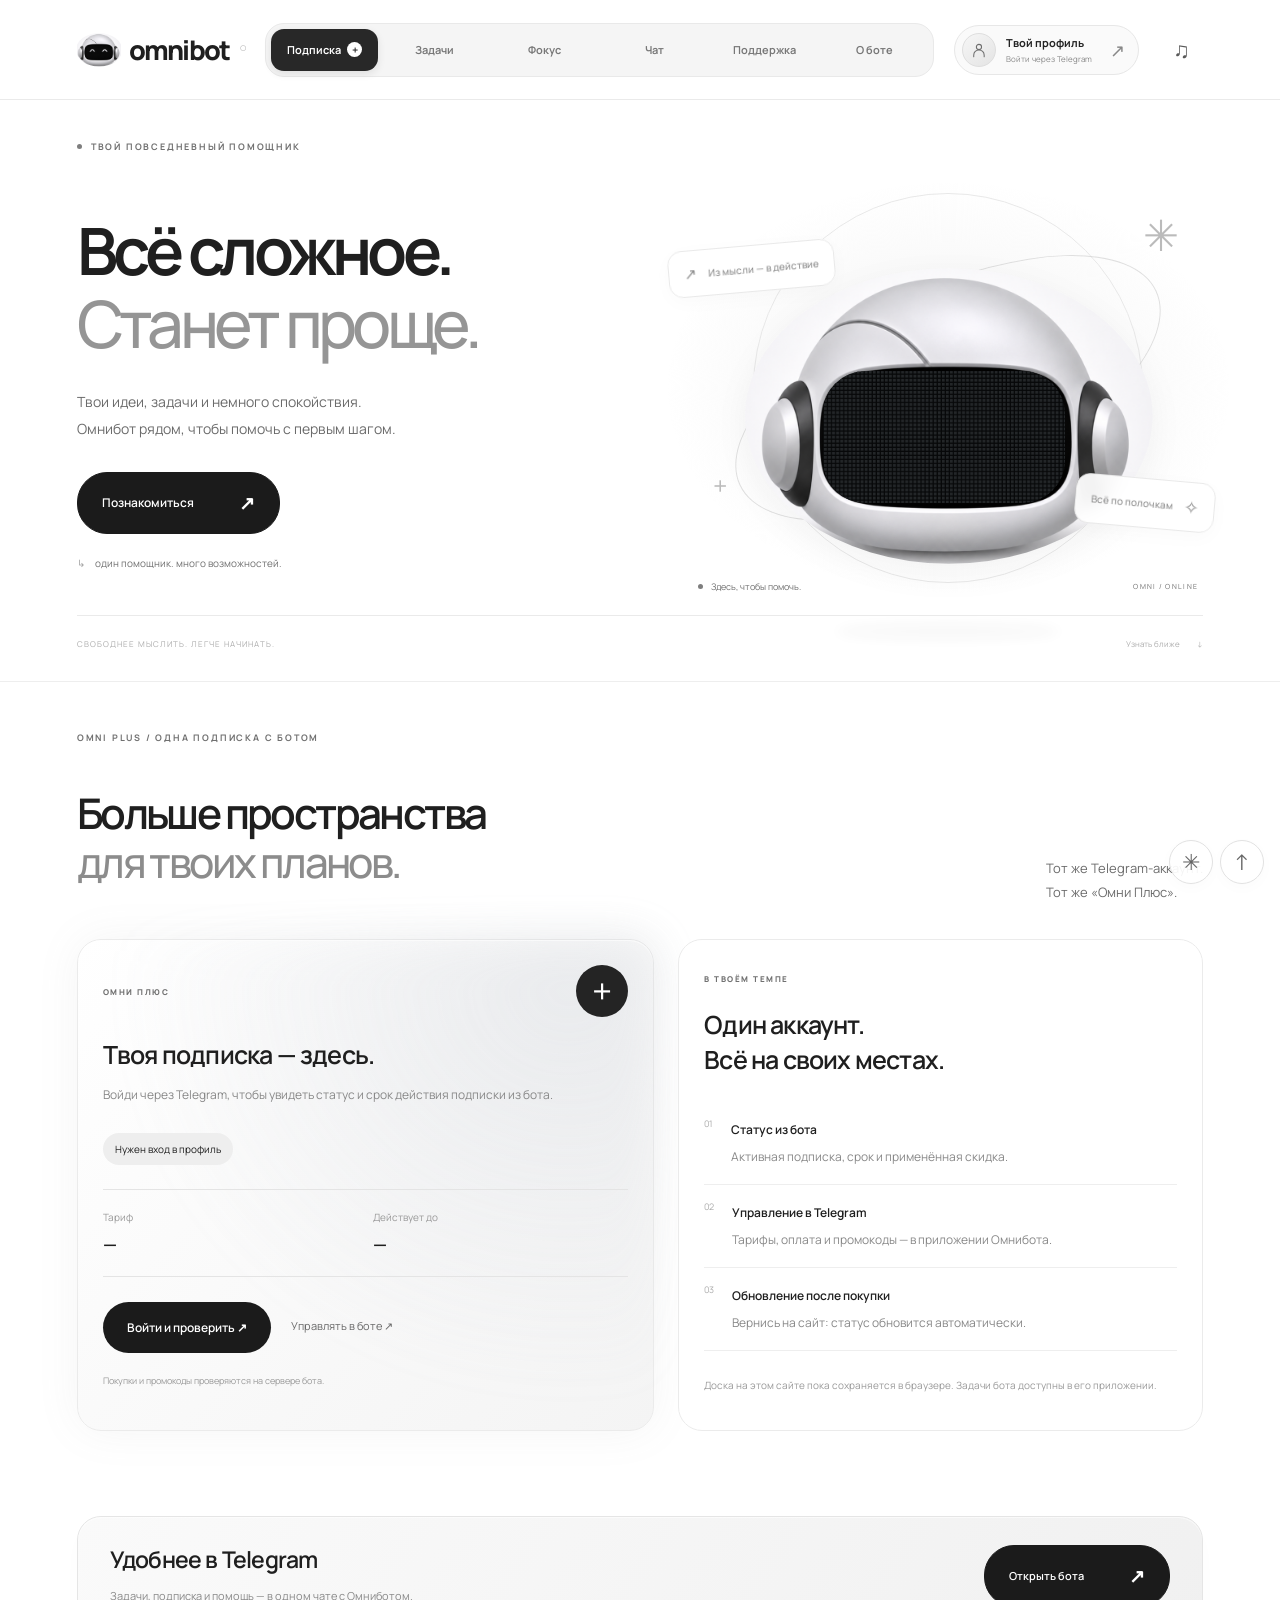
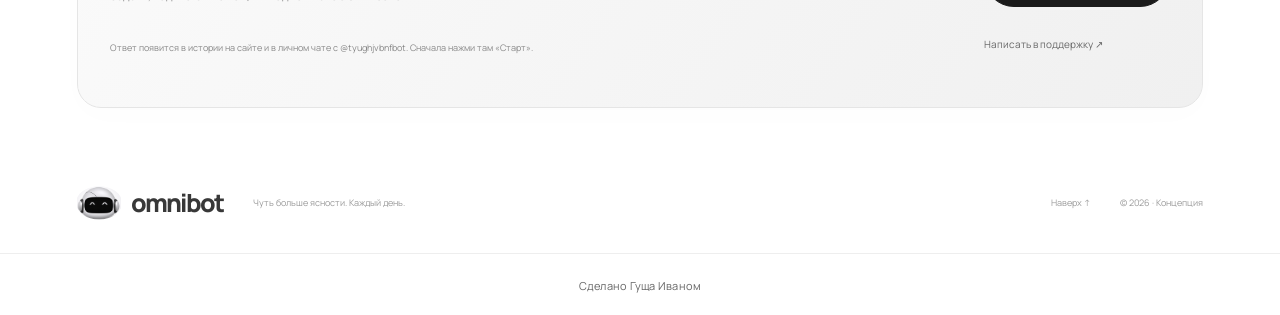
==== commit 9c410237: "Unify reference robot and improve category navigation" ====
--- a/index.html
+++ b/index.html
@@ -1,20 +1,19 @@
-<!doctype html><html lang="ru"><head><meta charset="UTF-8"><meta name="viewport" content="width=device-width,initial-scale=1"><meta name="theme-color" content="#f7f7f8"><meta name="description" content="Omnibot — твой повседневный помощник. Демо-чат, доска дел, идеи и фокус в одном спокойном пространстве."><title>Omnibot — сложное станет проще</title><link rel="preconnect" href="https://fonts.googleapis.com"><link rel="preconnect" href="https://fonts.gstatic.com" crossorigin><link rel="stylesheet" href="https://fonts.googleapis.com/css2?family=Manrope:wght@400;500;600;700;800&display=swap"><link rel="stylesheet" href="style.css?v=omni-compact-4"><link rel="stylesheet" href="interactions.css?v=omni-compact-4"><link rel="stylesheet" href="profile.css?v=omni-compact-4"><link rel="stylesheet" href="account.css?v=omni-compact-4"><link rel="stylesheet" href="categories.css?v=omni-compact-4"></head><body><div class="reading-progress" aria-hidden="true"><span></span></div>
-<header><a class="logo" href="#"><span class="mini-bot" aria-hidden="true"><i></i><i></i></span>omnibot<span class="logo-dot">○</span></a><nav id="mainNav" aria-label="Категории сайта"><a href="#subscription">Подписка <span class="nav-plus">+</span></a><a href="#action-lab">Задачи</a><a href="#focus">Фокус</a><a href="#playground">Чат</a><a href="#support">Поддержка</a><a href="#possibilities">О боте</a></nav><button class="profile-trigger" id="profileTrigger" type="button" aria-haspopup="dialog" aria-controls="profileDialog" aria-label="Открыть личный профиль"><span class="profile-avatar profile-avatar-small" id="headerAvatar" aria-hidden="true"><svg viewBox="0 0 24 24" fill="none"><circle cx="12" cy="8" r="3.5"/><path d="M5 21v-2a7 7 0 0 1 14 0v2"/></svg></span><span class="profile-trigger-copy"><strong id="headerProfileName">Твой профиль</strong><small id="headerProfileStatus">Войти через Telegram</small></span><span class="profile-chevron" aria-hidden="true">↗</span></button><button class="sound" aria-label="Включить звук" title="Звук выключен">♫</button><button class="menu-toggle" aria-expanded="false" aria-controls="mainNav" aria-label="Открыть меню"><span></span><span></span></button></header>
-<main><section data-view="home" class="hero"><div class="eyebrow"><i></i> ТВОЙ ПОВСЕДНЕВНЫЙ ПОМОЩНИК</div><div class="hero-grid"><div class="hero-copy"><h1>Всё сложное.<br><span>Станет проще.</span></h1><p>Твои идеи, задачи и немного спокойствия.<br>Омнибот рядом, чтобы помочь с первым шагом.</p><a class="button" href="#playground">Познакомиться <span>↗</span></a><div class="hero-note"><span class="little-arrow">↳</span> один помощник. много возможностей.</div></div><div class="hero-art" id="heroArt"><div class="orbit orbit-one"></div><div class="orbit orbit-two"></div><div class="orbit-label label-one"><span class="orbit-label-icon">↗</span> Из мысли — в действие</div><div class="orbit-label label-two">Всё по полочкам <span>✧</span></div><button class="mascot robot-mascot" id="mascot" aria-label="Поздороваться с Омниботом"><span class="character-stage" role="img" aria-label="Белый робот Omnibot: улыбающиеся глаза и голова следуют за курсором"><img class="character-body" src="assets/omnibot.png" alt="" width="1122" height="1402" fetchpriority="high"><span class="character-head" aria-hidden="true"><img src="assets/omnibot.png" alt="" width="1122" height="1402"><svg class="character-eyes pixel-display" viewBox="0 0 1122 1402" aria-hidden="true"><defs><clipPath id="omniScreenClip"><rect x="232" y="345" width="652" height="353" rx="105"/></clipPath><pattern id="omniScreenPixels" width="10" height="10" patternUnits="userSpaceOnUse"><rect width="7.5" height="7.5" fill="#41464b"/></pattern></defs><g clip-path="url(#omniScreenClip)"><rect x="232" y="345" width="652" height="353" fill="#070809" opacity=".9"/><rect x="232" y="345" width="652" height="353" fill="url(#omniScreenPixels)" opacity=".42"/>
-<g class="tracking-iris" data-travel="45"><g class="pixel-eyes-open"><rect x="380" y="470" width="8" height="8"/><rect x="390" y="470" width="8" height="8"/><rect x="400" y="470" width="8" height="8"/><rect x="410" y="470" width="8" height="8"/><rect x="420" y="470" width="8" height="8"/><rect x="370" y="480" width="8" height="8"/><rect x="380" y="480" width="8" height="8"/><rect x="390" y="480" width="8" height="8"/><rect x="400" y="480" width="8" height="8"/><rect x="410" y="480" width="8" height="8"/><rect x="420" y="480" width="8" height="8"/><rect x="430" y="480" width="8" height="8"/><rect x="360" y="490" width="8" height="8"/><rect x="370" y="490" width="8" height="8"/><rect x="380" y="490" width="8" height="8"/><rect x="420" y="490" width="8" height="8"/><rect x="430" y="490" width="8" height="8"/><rect x="440" y="490" width="8" height="8"/><rect x="350" y="500" width="8" height="8"/><rect x="360" y="500" width="8" height="8"/><rect x="370" y="500" width="8" height="8"/><rect x="430" y="500" width="8" height="8"/><rect x="440" y="500" width="8" height="8"/><rect x="450" y="500" width="8" height="8"/><rect x="340" y="510" width="8" height="8"/><rect x="350" y="510" width="8" height="8"/><rect x="360" y="510" width="8" height="8"/><rect x="440" y="510" width="8" height="8"/><rect x="450" y="510" width="8" height="8"/><rect x="460" y="510" width="8" height="8"/></g><g class="pixel-eyes-blink"><rect x="345" y="460" width="8" height="8"/><rect x="355" y="460" width="8" height="8"/><rect x="365" y="460" width="8" height="8"/><rect x="375" y="470" width="8" height="8"/><rect x="385" y="470" width="8" height="8"/><rect x="395" y="470" width="8" height="8"/><rect x="405" y="480" width="8" height="8"/><rect x="415" y="480" width="8" height="8"/><rect x="425" y="480" width="8" height="8"/><rect x="435" y="490" width="8" height="8"/><rect x="445" y="490" width="8" height="8"/><rect x="455" y="490" width="8" height="8"/><rect x="405" y="500" width="8" height="8"/><rect x="415" y="500" width="8" height="8"/><rect x="425" y="500" width="8" height="8"/><rect x="375" y="510" width="8" height="8"/><rect x="385" y="510" width="8" height="8"/><rect x="395" y="510" width="8" height="8"/><rect x="345" y="520" width="8" height="8"/><rect x="355" y="520" width="8" height="8"/><rect x="365" y="520" width="8" height="8"/></g></g><g class="tracking-iris" data-travel="45"><g class="pixel-eyes-open"><rect x="690" y="470" width="8" height="8"/><rect x="700" y="470" width="8" height="8"/><rect x="710" y="470" width="8" height="8"/><rect x="720" y="470" width="8" height="8"/><rect x="730" y="470" width="8" height="8"/><rect x="680" y="480" width="8" height="8"/><rect x="690" y="480" width="8" height="8"/><rect x="700" y="480" width="8" height="8"/><rect x="710" y="480" width="8" height="8"/><rect x="720" y="480" width="8" height="8"/><rect x="730" y="480" width="8" height="8"/><rect x="740" y="480" width="8" height="8"/><rect x="670" y="490" width="8" height="8"/><rect x="680" y="490" width="8" height="8"/><rect x="690" y="490" width="8" height="8"/><rect x="730" y="490" width="8" height="8"/><rect x="740" y="490" width="8" height="8"/><rect x="750" y="490" width="8" height="8"/><rect x="660" y="500" width="8" height="8"/><rect x="670" y="500" width="8" height="8"/><rect x="680" y="500" width="8" height="8"/><rect x="740" y="500" width="8" height="8"/><rect x="750" y="500" width="8" height="8"/><rect x="760" y="500" width="8" height="8"/><rect x="650" y="510" width="8" height="8"/><rect x="660" y="510" width="8" height="8"/><rect x="670" y="510" width="8" height="8"/><rect x="750" y="510" width="8" height="8"/><rect x="760" y="510" width="8" height="8"/><rect x="770" y="510" width="8" height="8"/></g><g class="pixel-eyes-blink"><rect x="745" y="460" width="8" height="8"/><rect x="755" y="460" width="8" height="8"/><rect x="765" y="460" width="8" height="8"/><rect x="715" y="470" width="8" height="8"/><rect x="725" y="470" width="8" height="8"/><rect x="735" y="470" width="8" height="8"/><rect x="685" y="480" width="8" height="8"/><rect x="695" y="480" width="8" height="8"/><rect x="705" y="480" width="8" height="8"/><rect x="655" y="490" width="8" height="8"/><rect x="665" y="490" width="8" height="8"/><rect x="675" y="490" width="8" height="8"/><rect x="685" y="500" width="8" height="8"/><rect x="695" y="500" width="8" height="8"/><rect x="705" y="500" width="8" height="8"/><rect x="715" y="510" width="8" height="8"/><rect x="725" y="510" width="8" height="8"/><rect x="735" y="510" width="8" height="8"/><rect x="745" y="520" width="8" height="8"/><rect x="755" y="520" width="8" height="8"/><rect x="765" y="520" width="8" height="8"/></g></g></g></svg></span></span></button><div class="mascot-shadow"></div><span class="spark spark-one">✳</span><span class="spark spark-two">+</span><div class="art-caption"><span class="status-dot"></span><span id="botMood">Здесь, чтобы помочь.</span><span>OMNI / ONLINE</span></div></div></div><div class="hero-bottom"><span>СВОБОДНЕЕ МЫСЛИТЬ. ЛЕГЧЕ НАЧИНАТЬ.</span><a href="#possibilities">Узнать ближе <span>↓</span></a></div></section>
+<!doctype html><html lang="ru"><head><meta charset="UTF-8"><meta name="viewport" content="width=device-width,initial-scale=1"><meta name="theme-color" content="#f7f7f8"><meta name="description" content="Omnibot — твой повседневный помощник. Демо-чат, доска дел, идеи и фокус в одном спокойном пространстве."><title>Omnibot — сложное станет проще</title><link rel="preconnect" href="https://fonts.googleapis.com"><link rel="preconnect" href="https://fonts.gstatic.com" crossorigin><link rel="stylesheet" href="https://fonts.googleapis.com/css2?family=Manrope:wght@400;500;600;700;800&display=swap"><link rel="stylesheet" href="style.css?v=omni-avatar-5"><link rel="stylesheet" href="interactions.css?v=omni-avatar-5"><link rel="stylesheet" href="profile.css?v=omni-avatar-5"><link rel="stylesheet" href="account.css?v=omni-avatar-5"><link rel="stylesheet" href="categories.css?v=omni-avatar-5"><link rel="icon" type="image/png" href="assets/omnibot-avatar.png"><link rel="stylesheet" href="brand.css?v=omni-avatar-5"></head><body><div class="reading-progress" aria-hidden="true"><span></span></div>
+<header><a class="logo" href="#"><span class="mini-bot" aria-hidden="true"><svg class="brand-robot" viewBox="145 135 960 740" aria-hidden="true"><image href="assets/omnibot-avatar.png" width="1254" height="1254"/></svg></span>omnibot<span class="logo-dot">○</span></a><nav id="mainNav" aria-label="Категории сайта"><a href="#subscription">Подписка <span class="nav-plus">+</span></a><a href="#action-lab">Задачи</a><a href="#focus">Фокус</a><a href="#playground">Чат</a><a href="#support">Поддержка</a><a href="#possibilities">О боте</a></nav><button class="profile-trigger" id="profileTrigger" type="button" aria-haspopup="dialog" aria-controls="profileDialog" aria-label="Открыть личный профиль"><span class="profile-avatar profile-avatar-small" id="headerAvatar" aria-hidden="true"><svg viewBox="0 0 24 24" fill="none"><circle cx="12" cy="8" r="3.5"/><path d="M5 21v-2a7 7 0 0 1 14 0v2"/></svg></span><span class="profile-trigger-copy"><strong id="headerProfileName">Твой профиль</strong><small id="headerProfileStatus">Войти через Telegram</small></span><span class="profile-chevron" aria-hidden="true">↗</span></button><button class="sound" aria-label="Включить звук" title="Звук выключен">♫</button><button class="menu-toggle" aria-expanded="false" aria-controls="mainNav" aria-label="Открыть меню"><span></span><span></span></button></header>
+<main><section data-view="home" class="hero"><div class="eyebrow"><i></i> ТВОЙ ПОВСЕДНЕВНЫЙ ПОМОЩНИК</div><div class="hero-grid"><div class="hero-copy"><h1>Всё сложное.<br><span>Станет проще.</span></h1><p>Твои идеи, задачи и немного спокойствия.<br>Омнибот рядом, чтобы помочь с первым шагом.</p><a class="button" href="#playground">Познакомиться <span>↗</span></a><div class="hero-note"><span class="little-arrow">↳</span> один помощник. много возможностей.</div></div><div class="hero-art" id="heroArt"><div class="orbit orbit-one"></div><div class="orbit orbit-two"></div><div class="orbit-label label-one"><span class="orbit-label-icon">↗</span> Из мысли — в действие</div><div class="orbit-label label-two">Всё по полочкам <span>✧</span></div><button class="mascot robot-mascot" id="mascot" aria-label="Поздороваться с Омниботом"><span class="character-stage reference-stage" role="img" aria-label="Белый робот OmniBot с пиксельными глазами, следящими за курсором"><span class="character-head" aria-hidden="true"><svg class="reference-robot" viewBox="145 135 960 740"><defs><pattern id="referencePixels" width="10" height="10" patternUnits="userSpaceOnUse"><rect width="7" height="7" fill="#282b2e"/></pattern><clipPath id="referenceScreen"><rect x="317" y="391" width="596" height="325" rx="105"/></clipPath></defs><image href="assets/omnibot-avatar.png" width="1254" height="1254"/><g clip-path="url(#referenceScreen)"><rect x="317" y="391" width="596" height="325" fill="#070809"/><rect x="317" y="391" width="596" height="325" fill="url(#referencePixels)" opacity=".85"/><g class="tracking-iris" data-travel="38"><g class="pixel-eyes-open"><rect x="430" y="550" width="9" height="9"/><rect x="440" y="540" width="9" height="9"/><rect x="450" y="530" width="9" height="9"/><rect x="460" y="520" width="9" height="9"/><rect x="470" y="510" width="9" height="9"/><rect x="480" y="500" width="9" height="9"/><rect x="490" y="510" width="9" height="9"/><rect x="500" y="520" width="9" height="9"/><rect x="510" y="530" width="9" height="9"/><rect x="520" y="540" width="9" height="9"/><rect x="530" y="550" width="9" height="9"/></g><g class="pixel-eyes-blink"><rect x="450" y="480" width="9" height="9"/><rect x="470" y="490" width="9" height="9"/><rect x="490" y="500" width="9" height="9"/><rect x="510" y="510" width="9" height="9"/><rect x="490" y="520" width="9" height="9"/><rect x="470" y="530" width="9" height="9"/><rect x="450" y="540" width="9" height="9"/></g></g><g class="tracking-iris" data-travel="38"><g class="pixel-eyes-open"><rect x="700" y="550" width="9" height="9"/><rect x="710" y="540" width="9" height="9"/><rect x="720" y="530" width="9" height="9"/><rect x="730" y="520" width="9" height="9"/><rect x="740" y="510" width="9" height="9"/><rect x="750" y="500" width="9" height="9"/><rect x="760" y="510" width="9" height="9"/><rect x="770" y="520" width="9" height="9"/><rect x="780" y="530" width="9" height="9"/><rect x="790" y="540" width="9" height="9"/><rect x="800" y="550" width="9" height="9"/></g><g class="pixel-eyes-blink"><rect x="780" y="480" width="9" height="9"/><rect x="760" y="490" width="9" height="9"/><rect x="740" y="500" width="9" height="9"/><rect x="720" y="510" width="9" height="9"/><rect x="740" y="520" width="9" height="9"/><rect x="760" y="530" width="9" height="9"/><rect x="780" y="540" width="9" height="9"/></g></g></g></svg></span></span></button><div class="mascot-shadow"></div><span class="spark spark-one">✳</span><span class="spark spark-two">+</span><div class="art-caption"><span class="status-dot"></span><span id="botMood">Здесь, чтобы помочь.</span><span>OMNI / ONLINE</span></div></div></div><div class="hero-bottom"><span>СВОБОДНЕЕ МЫСЛИТЬ. ЛЕГЧЕ НАЧИНАТЬ.</span><a href="#possibilities">Узнать ближе <span>↓</span></a></div></section>
 <section data-view="home" class="section account-services" id="subscription"><div class="section-label">OMNI PLUS / ОДНА ПОДПИСКА С БОТОМ</div><div class="section-heading"><h2>Больше пространства<br><em>для твоих планов.</em></h2><p>Тот же Telegram-аккаунт.<br>Тот же «Омни Плюс».</p></div><div class="service-grid"><article class="plus-card interactive-card"><div class="plus-particles" aria-hidden="true"><i style="--x:9%;--y:7%;--delay:-0.0s;--duration:5s"></i><i style="--x:46%;--y:30%;--delay:-0.7s;--duration:6s"></i><i style="--x:83%;--y:53%;--delay:-1.4s;--duration:7s"></i><i style="--x:20%;--y:76%;--delay:-2.0999999999999996s;--duration:8s"></i><i style="--x:57%;--y:99%;--delay:-2.8s;--duration:9s"></i><i style="--x:94%;--y:22%;--delay:-3.5s;--duration:5s"></i><i style="--x:31%;--y:45%;--delay:-4.199999999999999s;--duration:6s"></i><i style="--x:68%;--y:68%;--delay:-4.8999999999999995s;--duration:7s"></i><i style="--x:5%;--y:91%;--delay:-5.6s;--duration:8s"></i><i style="--x:42%;--y:14%;--delay:-6.3s;--duration:9s"></i><i style="--x:79%;--y:37%;--delay:-7.0s;--duration:5s"></i><i style="--x:16%;--y:60%;--delay:-7.699999999999999s;--duration:6s"></i><i style="--x:53%;--y:83%;--delay:-8.399999999999999s;--duration:7s"></i><i style="--x:90%;--y:6%;--delay:-9.1s;--duration:8s"></i><i style="--x:27%;--y:29%;--delay:-9.799999999999999s;--duration:9s"></i><i style="--x:64%;--y:52%;--delay:-10.5s;--duration:5s"></i><i style="--x:1%;--y:75%;--delay:-11.2s;--duration:6s"></i><i style="--x:38%;--y:98%;--delay:-11.899999999999999s;--duration:7s"></i></div><div class="card-top"><span class="card-kicker">ОМНИ ПЛЮС</span><span class="plus-orb" aria-hidden="true">+</span></div><h3 id="plusTitle">Твоя подписка — здесь.</h3><p id="plusDescription">Войди через Telegram, чтобы увидеть статус и срок действия подписки из бота.</p><div class="plus-status" id="plusStatus" role="status">Нужен вход в профиль</div><div class="plus-metrics"><div><span>Тариф</span><strong id="plusPlan">—</strong></div><div><span>Действует до</span><strong id="plusUntil">—</strong></div></div><div class="service-actions"><button class="button" id="refreshPlus" type="button">Войти и проверить <span>↗</span></button><a class="text-button" href="https://t.me/tyughjvbnfbot?startapp" target="_blank" rel="noopener noreferrer">Управлять в боте ↗</a></div><small id="plusChecked">Покупки и промокоды проверяются на сервере бота.</small></article><article class="plus-info interactive-card"><span class="card-kicker">В ТВОЁМ ТЕМПЕ</span><h3>Один аккаунт.<br>Всё на своих местах.</h3><ul><li><span>01</span><div><strong>Статус из бота</strong><p>Активная подписка, срок и применённая скидка.</p></div></li><li><span>02</span><div><strong>Управление в Telegram</strong><p>Тарифы, оплата и промокоды — в приложении Омнибота.</p></div></li><li><span>03</span><div><strong>Обновление после покупки</strong><p>Вернись на сайт: статус обновится автоматически.</p></div></li></ul><p class="service-note">Доска на этом сайте пока сохраняется в браузере. Задачи бота доступны в его приложении.</p></article></div></section>
 
 <div data-view="about" class="ticker" aria-hidden="true"><div>МЫСЛИ → ПЛАН <span>✳</span> ИДЕИ → ПЕРВЫЙ ШАГ <span>✳</span> ТВОЙ ТЕМП → ТВОЙ ФОКУС <span>✳</span> МЫСЛИ → ПЛАН <span>✳</span> ИДЕИ → ПЕРВЫЙ ШАГ <span>✳</span></div></div>
 <section data-view="about" class="possibilities section" id="possibilities"><div class="section-label">01 / ПРОСТО. ПОНЯТНО. РЯДОМ.</div><div class="section-heading"><h2>Освободи место<br>для <em>важного.</em></h2><p>Иногда нужен не ещё один совет.<br>А кто-то, кто поможет начать.</p></div><div class="feature-list"><button class="feature active" data-example="work"><span class="feature-num">01</span><div><h3>Из каши в голове — в план</h3><p>Разложим большую задачу на шаги, которые уже не пугают.</p></div><span class="feature-icon">↗</span></button><button class="feature" data-example="study"><span class="feature-num">02</span><div><h3>Из «не понимаю» — в «дошло»</h3><p>Сложную тему — простыми словами и на понятном примере.</p></div><span class="feature-icon">↗</span></button><button class="feature" data-example="ideas"><span class="feature-num">03</span><div><h3>Из чистого листа — в идею</h3><p>Когда вдохновение ушло пить кофе, начнём без него.</p></div><span class="feature-icon">↗</span></button></div></section>
-<section data-view="chat" class="playground section" id="playground"><div class="section-label">02 / ТВОЙ ДИАЛОГ С OMNIBOT</div><div class="play-grid"><div><h2>Есть мысль?<br><em>Давай обсудим.</em></h2><p class="intro">Выбери ситуацию или напиши свою.<br>Посмотрим, с чего можно начать.</p><div class="scenarios"><button class="chip selected" data-scenario="work">↗ Завал на работе</button><button class="chip" data-scenario="study">✳ Сложная тема</button><button class="chip" data-scenario="ideas">↝ Нужна идея</button><button class="chip" data-scenario="life">♡ Дела по жизни</button></div><div class="demo-note">ИНТЕРАКТИВНОЕ ДЕМО<br><span>Показывает сценарии по шаблонам.<br>Подключение к настоящему боту — следующий шаг.</span></div></div><div class="chat"><div class="chat-head"><div class="mini-bot" aria-hidden="true"><i></i><i></i></div><div><strong>Омнибот</strong><small><i></i> готов разбираться</small></div><button id="clearChat" aria-label="Очистить чат" title="Начать заново">↺</button></div><div class="messages" id="messages" aria-live="polite"><div class="message bot">Привет! Что сегодня решаем? Выбери ситуацию или расскажи, что накопилось. Разложим по полочкам ✳</div></div><form id="chatForm"><label class="sr-only" for="taskInput">Твоя задача</label><input id="taskInput" maxlength="300" placeholder="У меня такая ситуация…" autocomplete="off" required><button type="submit" aria-label="Отправить задачу">↑</button></form><div class="chat-foot">Одна задача. Один шаг. Уже легче.</div></div></div></section>
+<section data-view="chat" class="playground section" id="playground"><div class="section-label">02 / ТВОЙ ДИАЛОГ С OMNIBOT</div><div class="play-grid"><div><h2>Есть мысль?<br><em>Давай обсудим.</em></h2><p class="intro">Выбери ситуацию или напиши свою.<br>Посмотрим, с чего можно начать.</p><div class="scenarios"><button class="chip selected" data-scenario="work">↗ Завал на работе</button><button class="chip" data-scenario="study">✳ Сложная тема</button><button class="chip" data-scenario="ideas">↝ Нужна идея</button><button class="chip" data-scenario="life">♡ Дела по жизни</button></div><div class="demo-note">ИНТЕРАКТИВНОЕ ДЕМО<br><span>Показывает сценарии по шаблонам.<br>Подключение к настоящему боту — следующий шаг.</span></div></div><div class="chat"><div class="chat-head"><div class="mini-bot" aria-hidden="true"><svg class="brand-robot" viewBox="145 135 960 740" aria-hidden="true"><image href="assets/omnibot-avatar.png" width="1254" height="1254"/></svg></div><div><strong>Омнибот</strong><small><i></i> готов разбираться</small></div><button id="clearChat" aria-label="Очистить чат" title="Начать заново">↺</button></div><div class="messages" id="messages" aria-live="polite"><div class="message bot">Привет! Что сегодня решаем? Выбери ситуацию или расскажи, что накопилось. Разложим по полочкам ✳</div></div><form id="chatForm"><label class="sr-only" for="taskInput">Твоя задача</label><input id="taskInput" maxlength="300" placeholder="У меня такая ситуация…" autocomplete="off" required><button type="submit" aria-label="Отправить задачу">↑</button></form><div class="chat-foot">Одна задача. Один шаг. Уже легче.</div></div></div></section>
 <section data-view="tasks" class="section action-lab" id="action-lab"><div class="section-label">03 / МАЛЕНЬКИЕ ШАГИ. БОЛЬШИЕ ПЕРЕМЕНЫ.</div><div class="section-heading"><h2>Из головы —<br><em>в реальность.</em></h2><p>Выгрузи дела из головы.<br>Или поймай маленький импульс.</p></div><div class="lab-grid">
 <div class="task-board interactive-card"><div class="card-top"><span class="card-kicker">ТВОЯ ДОСКА</span><span class="card-symbol" aria-hidden="true">↗</span></div><h3>Одно дело за раз.</h3><p class="card-description">Добавляй, выбирай главное и отмечай готовое.</p><form id="taskBoardForm"><label for="boardTask" class="sr-only">Новое дело</label><input id="boardTask" placeholder="Что нужно сделать?" maxlength="100" required autocomplete="off"><button aria-label="Добавить дело" type="submit">+</button></form><p class="task-access-status" id="taskAccessStatus" aria-live="polite">Бесплатные задачи: 0 / 3</p><div class="board-summary"><span id="boardCount" aria-live="polite">0 из 0 готово</span><span id="boardEncouragement">Начни с маленького</span></div><div class="board-progress" role="progressbar" aria-label="Выполненные дела" aria-valuemin="0" aria-valuemax="100" aria-valuenow="0"><span id="boardProgress"></span></div><ul id="taskList" aria-label="Список дел"></ul><p class="board-empty" id="boardEmpty">Здесь пока тихо. Добавь первое дело <span>↑</span></p><div class="board-bottom"><span>Сохраняется в этом браузере</span><button id="clearDone" type="button">Убрать готовое ↗</button></div></div>
 <div class="impulse-card interactive-card"><div class="card-top"><span class="card-kicker">ГЕНЕРАТОР ПЕРВОГО ШАГА</span><span class="card-symbol impulse-star" aria-hidden="true">✳</span></div><h3>Застрял? Переключись.</h3><p class="card-description">Не знаешь, с чего начать? Омнибот подкинет ход.</p><div class="impulse-display" aria-live="polite" aria-atomic="true"><span class="impulse-number" id="impulseNumber">01 / 08</span><div class="impulse-icon" id="impulseIcon" aria-hidden="true">↗</div><h4 id="impulseTitle">Правило двух минут</h4><p id="impulseText">Найди дело, которое можно закончить за две минуты. И сделай его прямо сейчас.</p></div><div class="impulse-actions"><button class="button" id="shuffleImpulse" type="button">Другой ход <span>↻</span></button><button class="text-button" id="takeImpulse" type="button">Забрать на доску +</button></div></div>
 </div></section>
 
 <section data-view="focus" class="focus-section section" id="focus"><div class="section-label">04 / В ТВОЁМ ТЕМПЕ</div><div class="focus-grid"><div><h2>Время для<br><em>одного дела.</em></h2><p>Выбери одну задачу и дай ей немного времени.<br>Остальное подождёт. Правда.</p><div class="duration-options"><button class="chip selected" data-minutes="5">5 минут</button><button class="chip" data-minutes="15">15 минут</button><button class="chip" data-minutes="25">25 минут</button></div></div><div class="timer-panel"><svg class="timer-ring" viewBox="0 0 250 250" aria-hidden="true"><circle class="track" cx="125" cy="125" r="115"/><circle id="progressRing" cx="125" cy="125" r="115"/></svg><div class="timer-content"><span class="timer-label" id="timerLabel">ТВОЙ МАЛЕНЬКИЙ РЫВОК</span><div id="timer" role="timer">05:00</div><button class="timer-start" id="timerStart">Начать фокус ↗</button><button class="timer-reset" id="timerReset" aria-label="Сбросить таймер">Сбросить</button></div></div></div><div class="breathing-tool"><button class="breath-toggle" id="breathToggle" aria-expanded="false" aria-controls="breathPanel"><span>○</span> Сначала выдохнуть <span>+</span></button><div id="breathPanel" hidden><div class="breath-visual" aria-hidden="true"><span></span><span></span><b>✳</b></div><div><h3 id="breathInstruction" aria-live="polite">Минутка без спешки</h3><p>Мягкий вдох и выдох. Дыши в удобном ритме.</p><button class="chip" id="breathStart">Начать дыхание ↗</button></div></div></div></section>
-<section data-view="support" class="section support-section" id="support"><div class="section-label">ТЕХПОДДЕРЖКА / МЫ РЯДОМ</div><div class="section-heading"><h2>Техподдержка.</h2><p>Напиши о проблеме.<br>Ответим здесь и в Telegram.</p></div><div class="service-grid support-form-grid"><form id="supportForm" class="support-card interactive-card"><label for="supportText">Что случилось?</label><textarea id="supportText" name="text" maxlength="3000" rows="5" placeholder="Что ты делал и что пошло не так?" required></textarea><div class="support-meta"><span>Только это обращение передаётся поддержке.</span><span id="supportCount">0 / 3000</span></div><button class="button" id="sendSupport" type="submit">Войти и написать <span>↗</span></button><p id="supportStatus" role="status">Войди через Telegram, чтобы получить ответ в чат с ботом.</p><div class="support-history-head"><strong>Мои обращения</strong><button id="refreshSupport" class="text-button" type="button">Обновить ↻</button></div><div id="supportHistory" aria-live="polite"><p>Войди, чтобы увидеть ответы поддержки.</p></div></form></div></section><section data-view="home" class="section home-telegram" aria-label="Связаться в Telegram"><article class="support-info interactive-card"><span class="support-symbol" aria-hidden="true">↗</span><h3>Удобнее в Telegram?</h3><p>Открой группу поддержки или напиши боту. Не публикуй в группе пароли и платёжные данные.</p><a class="button" href="https://t.me/+KBWpntPeLplkZjIy" target="_blank" rel="noopener noreferrer">Группа поддержки <span>↗</span></a><a class="text-button" href="https://t.me/tyughjvbnfbot?start=support" target="_blank" rel="noopener noreferrer">Написать через бота ↗</a><p class="service-note">Ответ появится в истории на сайте и в личном чате с @tyughjvbnfbot. Сначала нажми там «Старт».</p></article></section><section data-view="about" class="faq section"><div class="section-label">05 / ЕЩЁ ПАРА МОМЕНТОВ</div><h2>Без сложностей.</h2><details><summary>Это уже настоящий бот?<span>+</span></summary><p>Это интерактивная концепция сайта Omnibot. Чат показывает заранее подготовленные примеры и собирает простой план по твоей задаче. Внешняя нейросеть пока не подключена. В верхней панели можно войти в свой профиль Telegram; чат и доска дел пока не синхронизируются с ботом.</p></details><details><summary>Что написать в первую очередь?<span>+</span></summary><p>Расскажи о конкретной задаче: что нужно сделать, к какому сроку и что мешает. Например: «Нужно подготовить презентацию на пятницу, но не знаю, с чего начать».</p></details><details><summary>Сохраняется ли моя переписка?<span>+</span></summary><p>Демо-чат работает прямо в браузере. Переписка не отправляется на сервер и исчезает после перезагрузки страницы. Доска дел сохраняется локально в этом браузере. Удалить дело можно кнопкой × рядом с ним.</p></details></section>
-<section data-view="about" class="final-cta"><span class="section-label">ТВОЙ ХОД</span><h2>Твой следующий<br><em>шаг — здесь.</em><span class="cta-star">✳</span></h2><a href="#playground" class="button">Начать с одного шага <span>↗</span></a></section></main><footer><a class="logo" href="#"><span class="mini-bot" aria-hidden="true"><i></i><i></i></span>omnibot</a><span>Чуть больше ясности. Каждый день.</span><a href="#">Наверх ↑</a><span>© 2026 · Концепция</span></footer><div class="site-credit">Сделано Гуща Иваном</div><dialog id="taskUnlockDialog" class="task-unlock-dialog" aria-labelledby="taskUnlockTitle" aria-describedby="taskUnlockDescription"><button class="dialog-close" id="closeTaskUnlock" type="button" aria-label="Закрыть окно">×</button><div class="unlock-symbol" aria-hidden="true">↗</div><span class="card-kicker">ПРОДОЛЖИМ В TELEGRAM</span><h2 id="taskUnlockTitle">Больше места<br>для твоих дел.</h2><p id="taskUnlockDescription">Ты добавил 3 бесплатные задачи. Чтобы разблокировать больше, перейди в нашего Telegram-бота.</p><a class="button unlock-link" id="unlockTaskLink" href="https://t.me/tyughjvbnfbot" target="_blank" rel="noopener noreferrer">Перейти в Telegram <span>↗</span></a><span class="unlock-handle">@tyughjvbnfbot</span><button class="unlock-later" id="laterTaskUnlock" type="button">Пока остаться с тремя задачами</button></dialog><dialog class="profile-dialog" id="profileDialog" aria-labelledby="profileTitle" aria-describedby="profileDescription">
+<section data-view="support" class="section support-section" id="support"><div class="section-label">ТЕХПОДДЕРЖКА / МЫ РЯДОМ</div><div class="section-heading"><h2>Техподдержка.</h2><p>Напиши о проблеме.<br>Ответим здесь и в Telegram.</p></div><div class="service-grid support-form-grid"><form id="supportForm" class="support-card interactive-card"><label for="supportText">Что случилось?</label><textarea id="supportText" name="text" maxlength="3000" rows="5" placeholder="Что ты делал и что пошло не так?" required></textarea><div class="support-meta"><span>Только это обращение передаётся поддержке.</span><span id="supportCount">0 / 3000</span></div><button class="button" id="sendSupport" type="submit">Войти и написать <span>↗</span></button><p id="supportStatus" role="status">Войди через Telegram, чтобы получить ответ в чат с ботом.</p><div class="support-history-head"><strong>Мои обращения</strong><button id="refreshSupport" class="text-button" type="button">Обновить ↻</button></div><div id="supportHistory" aria-live="polite"><p>Войди, чтобы увидеть ответы поддержки.</p></div></form></div></section><section data-view="about" class="faq section"><div class="section-label">05 / ЕЩЁ ПАРА МОМЕНТОВ</div><h2>Без сложностей.</h2><details><summary>Это уже настоящий бот?<span>+</span></summary><p>Это интерактивная концепция сайта Omnibot. Чат показывает заранее подготовленные примеры и собирает простой план по твоей задаче. Внешняя нейросеть пока не подключена. В верхней панели можно войти в свой профиль Telegram; чат и доска дел пока не синхронизируются с ботом.</p></details><details><summary>Что написать в первую очередь?<span>+</span></summary><p>Расскажи о конкретной задаче: что нужно сделать, к какому сроку и что мешает. Например: «Нужно подготовить презентацию на пятницу, но не знаю, с чего начать».</p></details><details><summary>Сохраняется ли моя переписка?<span>+</span></summary><p>Демо-чат работает прямо в браузере. Переписка не отправляется на сервер и исчезает после перезагрузки страницы. Доска дел сохраняется локально в этом браузере. Удалить дело можно кнопкой × рядом с ним.</p></details></section>
+<section data-view="about" class="final-cta"><span class="section-label">ТВОЙ ХОД</span><h2>Твой следующий<br><em>шаг — здесь.</em><span class="cta-star">✳</span></h2><a href="#playground" class="button">Начать с одного шага <span>↗</span></a></section><section class="section home-telegram" aria-label="Связаться в Telegram"><article class="support-info interactive-card"><span class="support-symbol" aria-hidden="true">↗</span><h3>Удобнее в Telegram</h3><p>Задачи, подписка и помощь — в одном чате с Омниботом.</p><a class="button" href="https://t.me/tyughjvbnfbot" target="_blank" rel="noopener noreferrer">Открыть бота <span>↗</span></a><a class="text-button" href="https://t.me/tyughjvbnfbot?start=support" target="_blank" rel="noopener noreferrer">Написать в поддержку ↗</a><p class="service-note">Ответ появится в истории на сайте и в личном чате с @tyughjvbnfbot. Сначала нажми там «Старт».</p></article></section></main><footer><a class="logo" href="#"><span class="mini-bot" aria-hidden="true"><svg class="brand-robot" viewBox="145 135 960 740" aria-hidden="true"><image href="assets/omnibot-avatar.png" width="1254" height="1254"/></svg></span>omnibot</a><span>Чуть больше ясности. Каждый день.</span><a href="#">Наверх ↑</a><span>© 2026 · Концепция</span></footer><div class="site-credit">Сделано Гуща Иваном</div><dialog id="taskUnlockDialog" class="task-unlock-dialog" aria-labelledby="taskUnlockTitle" aria-describedby="taskUnlockDescription"><button class="dialog-close" id="closeTaskUnlock" type="button" aria-label="Закрыть окно">×</button><div class="unlock-symbol" aria-hidden="true">↗</div><span class="card-kicker">ПРОДОЛЖИМ В TELEGRAM</span><h2 id="taskUnlockTitle">Больше места<br>для твоих дел.</h2><p id="taskUnlockDescription">Ты добавил 3 бесплатные задачи. Чтобы разблокировать больше, перейди в нашего Telegram-бота.</p><a class="button unlock-link" id="unlockTaskLink" href="https://t.me/tyughjvbnfbot" target="_blank" rel="noopener noreferrer">Перейти в Telegram <span>↗</span></a><span class="unlock-handle">@tyughjvbnfbot</span><button class="unlock-later" id="laterTaskUnlock" type="button">Пока остаться с тремя задачами</button></dialog><dialog class="profile-dialog" id="profileDialog" aria-labelledby="profileTitle" aria-describedby="profileDescription">
 <button class="dialog-close" id="closeProfile" type="button" aria-label="Закрыть профиль">×</button>
 <span class="card-kicker">ТВОЁ ПРОСТРАНСТВО</span>
 <div class="profile-avatar profile-avatar-large" id="profileAvatar" aria-hidden="true"><svg viewBox="0 0 24 24" fill="none"><circle cx="12" cy="8" r="3.5"/><path d="M5 21v-2a7 7 0 0 1 14 0v2"/></svg></div>
@@ -25,4 +24,4 @@
 <p class="profile-status" id="profileLoginStatus" role="status"></p></div>
 <div id="profileMember" hidden><span class="profile-username" id="profileUsername"></span><div class="profile-linked"><span>✓</span> Профиль из Telegram</div><a class="button" id="openTelegramProfile" target="_blank" rel="noopener noreferrer">Открыть мой Telegram <span>↗</span></a><button class="profile-logout" id="profileLogout" type="button">Выйти из профиля</button></div>
 <p class="profile-local-note">Дела сохраняются в этом браузере.<br>Подписка и поддержка связаны с ботом.</p>
-</dialog><div id="toast" role="status"></div><canvas id="confetti" aria-hidden="true"></canvas><div class="utility-dock"><button id="motionToggle" aria-label="Уменьшить анимации" aria-pressed="false" title="Уменьшить анимации">✳</button><a id="backTop" href="#" aria-label="Наверх" title="Наверх">↑</a></div><script src="script.js?v=omni-compact-4"></script><script src="interactions.js?v=omni-compact-4"></script><script src="profile.js?v=omni-compact-4"></script><script src="account.js?v=omni-compact-4"></script><script src="categories.js?v=omni-compact-4"></script></body></html>
+</dialog><div id="toast" role="status"></div><canvas id="confetti" aria-hidden="true"></canvas><div class="utility-dock"><button id="motionToggle" aria-label="Уменьшить анимации" aria-pressed="false" title="Уменьшить анимации">✳</button><a id="backTop" href="#" aria-label="Наверх" title="Наверх">↑</a></div><script src="script.js?v=omni-avatar-5"></script><script src="interactions.js?v=omni-avatar-5"></script><script src="profile.js?v=omni-avatar-5"></script><script src="account.js?v=omni-avatar-5"></script><script src="categories.js?v=omni-avatar-5"></script></body></html>
--- a/brand.css
+++ b/brand.css
@@ -0,0 +1,7 @@
+/* One reference character across every brand surface. */
+.mini-bot{background:transparent!important;box-shadow:none!important;border-radius:0;width:44px;height:36px;overflow:hidden;display:inline-block;vertical-align:middle}.mini-bot:before,.mini-bot:after{display:none!important}.mini-bot .brand-robot{display:block;width:100%;height:100%}.chat-head .mini-bot{width:48px;height:40px}.robot-mascot .reference-stage{height:78%;width:100%;top:12%;bottom:auto;aspect-ratio:960/740;filter:drop-shadow(0 10px 15px #2222220b)}.reference-stage .character-head{transform-origin:50% 55%}.reference-robot{width:100%;height:100%;display:block;overflow:visible}.reference-robot .tracking-iris{fill:#fff;shape-rendering:crispEdges;filter:drop-shadow(0 0 3px #ffffff55)}
+header{gap:20px}header #mainNav{background:#f5f5f5;border:1px solid #e9e9e9;border-radius:19px;padding:5px;gap:3px;justify-content:stretch}header #mainNav a{justify-content:center;flex:1;padding:11px 10px;min-height:42px;border-radius:13px;color:#777;transition:background .22s,color .22s,box-shadow .22s;line-height:1.25;font-size:11px;font-weight:650}header #mainNav a:after{display:none}header #mainNav a:hover{background:#e9e9e9;color:#222}header #mainNav a.category-active{background:#282828;color:white;box-shadow:0 3px 9px #00000017}header #mainNav a.category-active .nav-plus{color:#222;background:white}header #mainNav a:focus-visible{outline-offset:2px}header .logo{font-size:27px;gap:8px}.nav-plus{margin-left:1px;flex-shrink:0}.home-telegram{padding-top:30px}.home-telegram .support-info{border:1px solid #e5e5e5;background:linear-gradient(125deg,#fafafa,#f0f0f0);box-shadow:0 8px 30px #00000003}.home-telegram .button:hover{transform:translateY(-2px)}.section[data-view]:not([data-view=home])>.section-label{display:inline-flex;background:#f3f3f3;border:1px solid #e9e9e9;border-radius:20px;padding:7px 12px;letter-spacing:1px}.section[data-view]:not([data-view=home]) h2{margin-top:20px}
+@media(min-width:761px) and (max-width:1100px){header{padding-inline:3%;gap:12px}header #mainNav a{font-size:10px;padding-inline:7px}header .logo{font-size:24px}.mini-bot{width:38px;height:32px}header .profile-trigger-copy,header .profile-chevron{display:none}}
+@media(max-width:760px){header{padding:13px 5% 12px;gap:12px}header .logo{font-size:25px;gap:7px}.mini-bot{width:40px;height:33px}header #mainNav{padding:5px;gap:4px;grid-template-columns:repeat(3,minmax(0,1fr));border:1px solid #e9e9e9;border-radius:18px}header #mainNav a{font-size:11px;min-height:38px;padding:9px 5px;border-radius:12px}.robot-mascot .reference-stage{top:13%;height:75%}.home-telegram{padding-top:24px}.section[data-view]:not([data-view=home])>.section-label{font-size:7px;letter-spacing:.7px}}
+@media(prefers-reduced-motion:reduce){header #mainNav a{transition:none}.home-telegram .button:hover{transform:none}}
+.brand-robot image,.reference-robot>image{clip-path:ellipse(40% 29% at 50% 40%)}
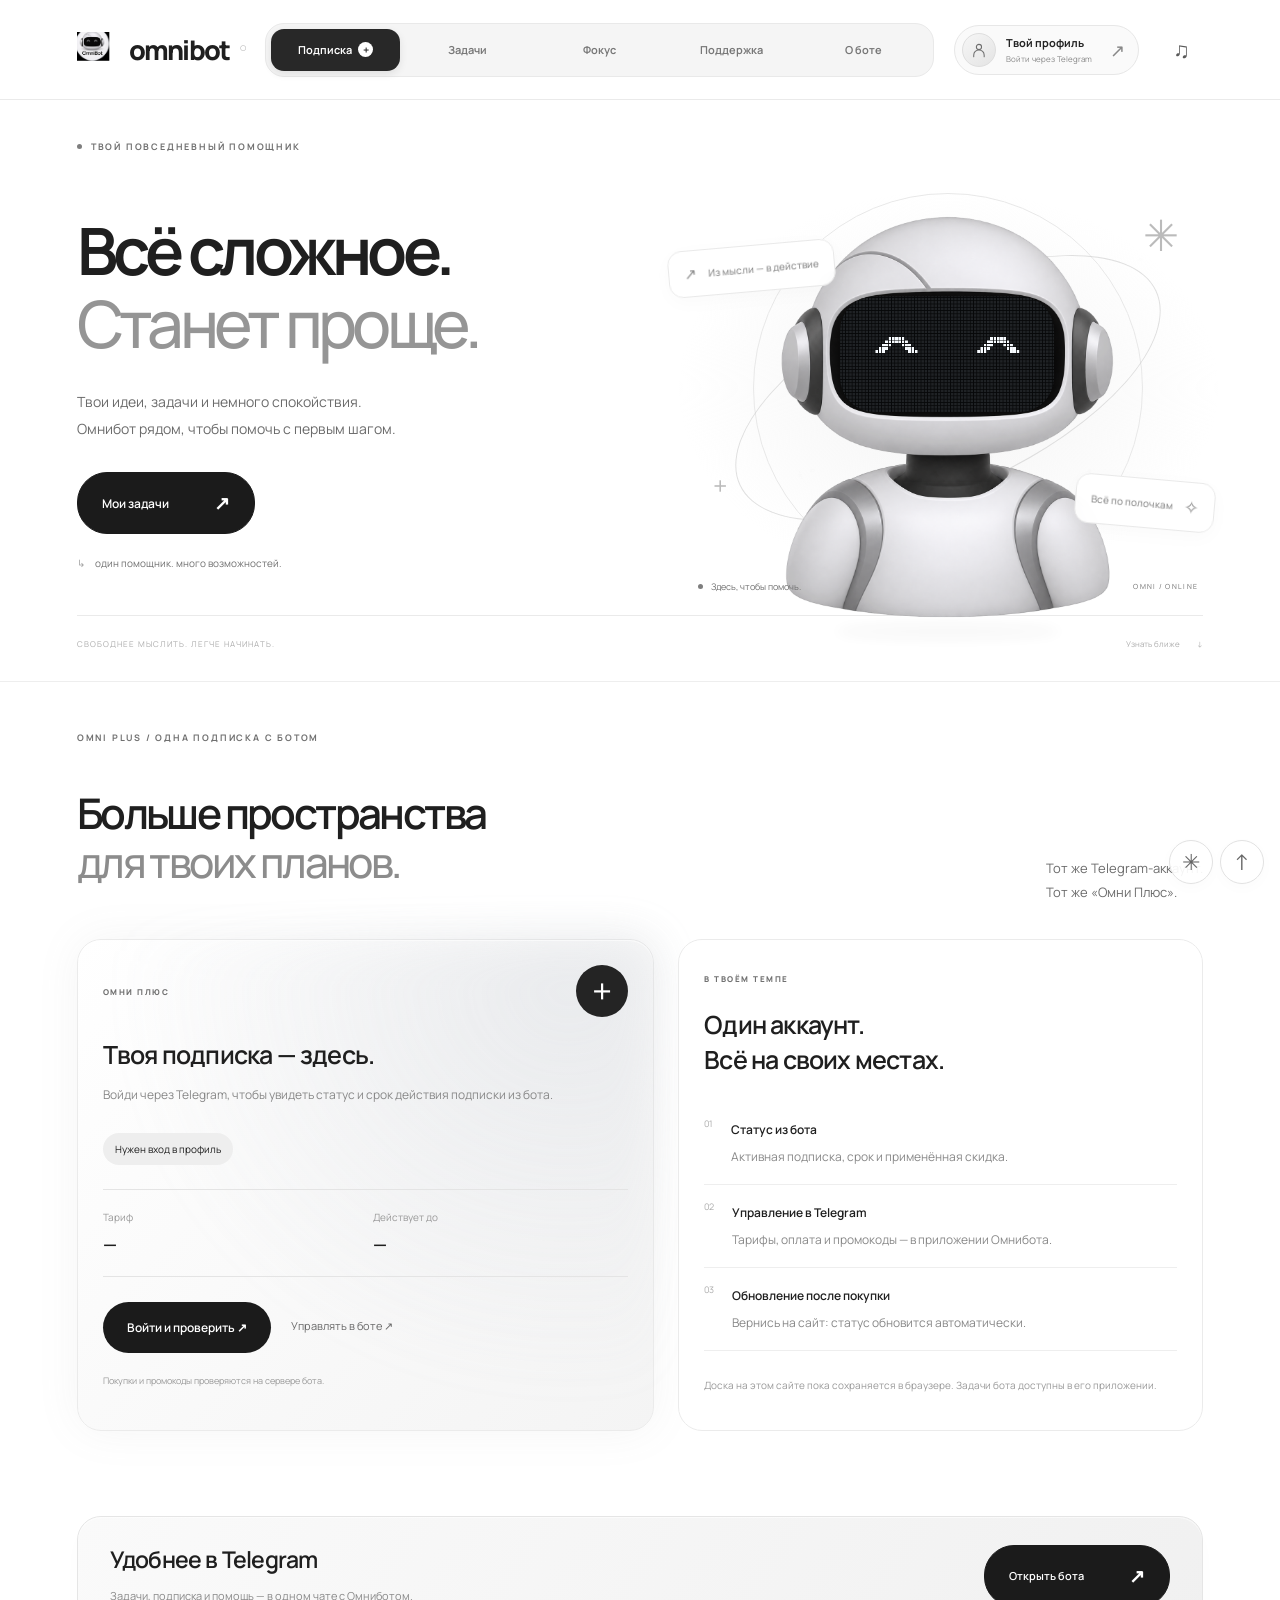
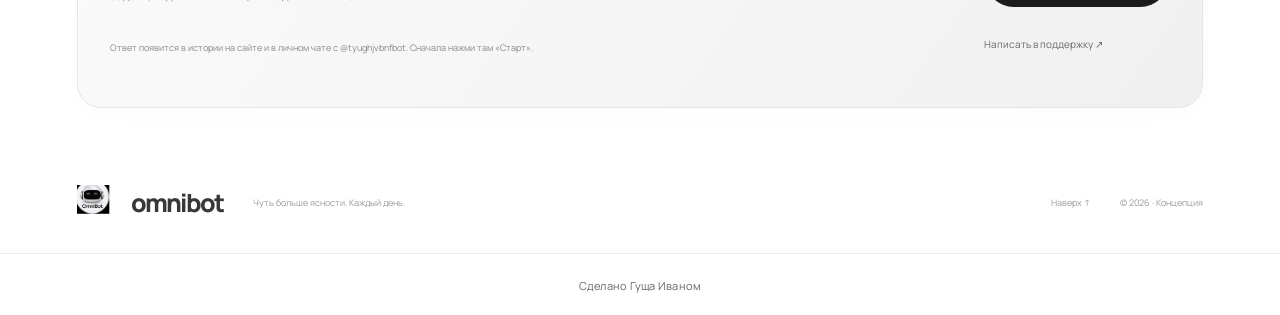
==== commit dd55c2d3: "Restore torso mascot and remove demo chat" ====
--- a/index.html
+++ b/index.html
@@ -1,19 +1,20 @@
-<!doctype html><html lang="ru"><head><meta charset="UTF-8"><meta name="viewport" content="width=device-width,initial-scale=1"><meta name="theme-color" content="#f7f7f8"><meta name="description" content="Omnibot — твой повседневный помощник. Демо-чат, доска дел, идеи и фокус в одном спокойном пространстве."><title>Omnibot — сложное станет проще</title><link rel="preconnect" href="https://fonts.googleapis.com"><link rel="preconnect" href="https://fonts.gstatic.com" crossorigin><link rel="stylesheet" href="https://fonts.googleapis.com/css2?family=Manrope:wght@400;500;600;700;800&display=swap"><link rel="stylesheet" href="style.css?v=omni-avatar-5"><link rel="stylesheet" href="interactions.css?v=omni-avatar-5"><link rel="stylesheet" href="profile.css?v=omni-avatar-5"><link rel="stylesheet" href="account.css?v=omni-avatar-5"><link rel="stylesheet" href="categories.css?v=omni-avatar-5"><link rel="icon" type="image/png" href="assets/omnibot-avatar.png"><link rel="stylesheet" href="brand.css?v=omni-avatar-5"></head><body><div class="reading-progress" aria-hidden="true"><span></span></div>
-<header><a class="logo" href="#"><span class="mini-bot" aria-hidden="true"><svg class="brand-robot" viewBox="145 135 960 740" aria-hidden="true"><image href="assets/omnibot-avatar.png" width="1254" height="1254"/></svg></span>omnibot<span class="logo-dot">○</span></a><nav id="mainNav" aria-label="Категории сайта"><a href="#subscription">Подписка <span class="nav-plus">+</span></a><a href="#action-lab">Задачи</a><a href="#focus">Фокус</a><a href="#playground">Чат</a><a href="#support">Поддержка</a><a href="#possibilities">О боте</a></nav><button class="profile-trigger" id="profileTrigger" type="button" aria-haspopup="dialog" aria-controls="profileDialog" aria-label="Открыть личный профиль"><span class="profile-avatar profile-avatar-small" id="headerAvatar" aria-hidden="true"><svg viewBox="0 0 24 24" fill="none"><circle cx="12" cy="8" r="3.5"/><path d="M5 21v-2a7 7 0 0 1 14 0v2"/></svg></span><span class="profile-trigger-copy"><strong id="headerProfileName">Твой профиль</strong><small id="headerProfileStatus">Войти через Telegram</small></span><span class="profile-chevron" aria-hidden="true">↗</span></button><button class="sound" aria-label="Включить звук" title="Звук выключен">♫</button><button class="menu-toggle" aria-expanded="false" aria-controls="mainNav" aria-label="Открыть меню"><span></span><span></span></button></header>
-<main><section data-view="home" class="hero"><div class="eyebrow"><i></i> ТВОЙ ПОВСЕДНЕВНЫЙ ПОМОЩНИК</div><div class="hero-grid"><div class="hero-copy"><h1>Всё сложное.<br><span>Станет проще.</span></h1><p>Твои идеи, задачи и немного спокойствия.<br>Омнибот рядом, чтобы помочь с первым шагом.</p><a class="button" href="#playground">Познакомиться <span>↗</span></a><div class="hero-note"><span class="little-arrow">↳</span> один помощник. много возможностей.</div></div><div class="hero-art" id="heroArt"><div class="orbit orbit-one"></div><div class="orbit orbit-two"></div><div class="orbit-label label-one"><span class="orbit-label-icon">↗</span> Из мысли — в действие</div><div class="orbit-label label-two">Всё по полочкам <span>✧</span></div><button class="mascot robot-mascot" id="mascot" aria-label="Поздороваться с Омниботом"><span class="character-stage reference-stage" role="img" aria-label="Белый робот OmniBot с пиксельными глазами, следящими за курсором"><span class="character-head" aria-hidden="true"><svg class="reference-robot" viewBox="145 135 960 740"><defs><pattern id="referencePixels" width="10" height="10" patternUnits="userSpaceOnUse"><rect width="7" height="7" fill="#282b2e"/></pattern><clipPath id="referenceScreen"><rect x="317" y="391" width="596" height="325" rx="105"/></clipPath></defs><image href="assets/omnibot-avatar.png" width="1254" height="1254"/><g clip-path="url(#referenceScreen)"><rect x="317" y="391" width="596" height="325" fill="#070809"/><rect x="317" y="391" width="596" height="325" fill="url(#referencePixels)" opacity=".85"/><g class="tracking-iris" data-travel="38"><g class="pixel-eyes-open"><rect x="430" y="550" width="9" height="9"/><rect x="440" y="540" width="9" height="9"/><rect x="450" y="530" width="9" height="9"/><rect x="460" y="520" width="9" height="9"/><rect x="470" y="510" width="9" height="9"/><rect x="480" y="500" width="9" height="9"/><rect x="490" y="510" width="9" height="9"/><rect x="500" y="520" width="9" height="9"/><rect x="510" y="530" width="9" height="9"/><rect x="520" y="540" width="9" height="9"/><rect x="530" y="550" width="9" height="9"/></g><g class="pixel-eyes-blink"><rect x="450" y="480" width="9" height="9"/><rect x="470" y="490" width="9" height="9"/><rect x="490" y="500" width="9" height="9"/><rect x="510" y="510" width="9" height="9"/><rect x="490" y="520" width="9" height="9"/><rect x="470" y="530" width="9" height="9"/><rect x="450" y="540" width="9" height="9"/></g></g><g class="tracking-iris" data-travel="38"><g class="pixel-eyes-open"><rect x="700" y="550" width="9" height="9"/><rect x="710" y="540" width="9" height="9"/><rect x="720" y="530" width="9" height="9"/><rect x="730" y="520" width="9" height="9"/><rect x="740" y="510" width="9" height="9"/><rect x="750" y="500" width="9" height="9"/><rect x="760" y="510" width="9" height="9"/><rect x="770" y="520" width="9" height="9"/><rect x="780" y="530" width="9" height="9"/><rect x="790" y="540" width="9" height="9"/><rect x="800" y="550" width="9" height="9"/></g><g class="pixel-eyes-blink"><rect x="780" y="480" width="9" height="9"/><rect x="760" y="490" width="9" height="9"/><rect x="740" y="500" width="9" height="9"/><rect x="720" y="510" width="9" height="9"/><rect x="740" y="520" width="9" height="9"/><rect x="760" y="530" width="9" height="9"/><rect x="780" y="540" width="9" height="9"/></g></g></g></svg></span></span></button><div class="mascot-shadow"></div><span class="spark spark-one">✳</span><span class="spark spark-two">+</span><div class="art-caption"><span class="status-dot"></span><span id="botMood">Здесь, чтобы помочь.</span><span>OMNI / ONLINE</span></div></div></div><div class="hero-bottom"><span>СВОБОДНЕЕ МЫСЛИТЬ. ЛЕГЧЕ НАЧИНАТЬ.</span><a href="#possibilities">Узнать ближе <span>↓</span></a></div></section>
+<!doctype html><html lang="ru"><head><meta charset="UTF-8"><meta name="viewport" content="width=device-width,initial-scale=1"><meta name="theme-color" content="#f7f7f8"><meta name="description" content="Omnibot — твой повседневный помощник. Доска дел, идеи и фокус в одном спокойном пространстве."><title>Omnibot — сложное станет проще</title><link rel="preconnect" href="https://fonts.googleapis.com"><link rel="preconnect" href="https://fonts.gstatic.com" crossorigin><link rel="stylesheet" href="https://fonts.googleapis.com/css2?family=Manrope:wght@400;500;600;700;800&display=swap"><link rel="stylesheet" href="style.css?v=omni-restore-6"><link rel="stylesheet" href="interactions.css?v=omni-restore-6"><link rel="stylesheet" href="profile.css?v=omni-restore-6"><link rel="stylesheet" href="account.css?v=omni-restore-6"><link rel="stylesheet" href="categories.css?v=omni-restore-6"><link rel="icon" type="image/png" href="assets/omnibot-avatar.png"><link rel="stylesheet" href="brand.css?v=omni-restore-6"></head><body><div class="reading-progress" aria-hidden="true"><span></span></div>
+<header><a class="logo" href="#"><span class="mini-bot" aria-hidden="true"><svg class="brand-robot" viewBox="145 135 960 740" aria-hidden="true"><image href="assets/omnibot-avatar.png" width="1254" height="1254"/></svg></span>omnibot<span class="logo-dot">○</span></a><nav id="mainNav" aria-label="Категории сайта"><a href="#subscription">Подписка <span class="nav-plus">+</span></a><a href="#action-lab">Задачи</a><a href="#focus">Фокус</a><a href="#support">Поддержка</a><a href="#possibilities">О боте</a></nav><button class="profile-trigger" id="profileTrigger" type="button" aria-haspopup="dialog" aria-controls="profileDialog" aria-label="Открыть личный профиль"><span class="profile-avatar profile-avatar-small" id="headerAvatar" aria-hidden="true"><svg viewBox="0 0 24 24" fill="none"><circle cx="12" cy="8" r="3.5"/><path d="M5 21v-2a7 7 0 0 1 14 0v2"/></svg></span><span class="profile-trigger-copy"><strong id="headerProfileName">Твой профиль</strong><small id="headerProfileStatus">Войти через Telegram</small></span><span class="profile-chevron" aria-hidden="true">↗</span></button><button class="sound" aria-label="Включить звук" title="Звук выключен">♫</button><button class="menu-toggle" aria-expanded="false" aria-controls="mainNav" aria-label="Открыть меню"><span></span><span></span></button></header>
+<main><section data-view="home" class="hero"><div class="eyebrow"><i></i> ТВОЙ ПОВСЕДНЕВНЫЙ ПОМОЩНИК</div><div class="hero-grid"><div class="hero-copy"><h1>Всё сложное.<br><span>Станет проще.</span></h1><p>Твои идеи, задачи и немного спокойствия.<br>Омнибот рядом, чтобы помочь с первым шагом.</p><a class="button" href="#action-lab">Мои задачи <span>↗</span></a><div class="hero-note"><span class="little-arrow">↳</span> один помощник. много возможностей.</div></div><div class="hero-art" id="heroArt"><div class="orbit orbit-one"></div><div class="orbit orbit-two"></div><div class="orbit-label label-one"><span class="orbit-label-icon">↗</span> Из мысли — в действие</div><div class="orbit-label label-two">Всё по полочкам <span>✧</span></div><button class="mascot robot-mascot" id="mascot" aria-label="Поздороваться с Омниботом"><span class="character-stage" role="img" aria-label="Белый робот Omnibot: улыбающиеся глаза и голова следуют за курсором"><img class="character-body" src="assets/omnibot.png" alt="" width="1122" height="1402" fetchpriority="high"><span class="character-head" aria-hidden="true"><img src="assets/omnibot.png" alt="" width="1122" height="1402"><svg class="character-eyes pixel-display" viewBox="0 0 1122 1402" aria-hidden="true"><defs><clipPath id="omniScreenClip"><rect x="232" y="345" width="652" height="353" rx="105"/></clipPath><pattern id="omniScreenPixels" width="10" height="10" patternUnits="userSpaceOnUse"><rect width="7.5" height="7.5" fill="#41464b"/></pattern></defs><g clip-path="url(#omniScreenClip)"><rect x="232" y="345" width="652" height="353" fill="#070809" opacity="1"/><rect x="232" y="345" width="652" height="353" fill="url(#omniScreenPixels)" opacity=".42"/>
+<g class="tracking-iris" data-travel="45"><g class="pixel-eyes-open"><rect x="380" y="470" width="8" height="8"/><rect x="390" y="470" width="8" height="8"/><rect x="400" y="470" width="8" height="8"/><rect x="410" y="470" width="8" height="8"/><rect x="420" y="470" width="8" height="8"/><rect x="370" y="480" width="8" height="8"/><rect x="380" y="480" width="8" height="8"/><rect x="390" y="480" width="8" height="8"/><rect x="400" y="480" width="8" height="8"/><rect x="410" y="480" width="8" height="8"/><rect x="420" y="480" width="8" height="8"/><rect x="430" y="480" width="8" height="8"/><rect x="360" y="490" width="8" height="8"/><rect x="370" y="490" width="8" height="8"/><rect x="380" y="490" width="8" height="8"/><rect x="420" y="490" width="8" height="8"/><rect x="430" y="490" width="8" height="8"/><rect x="440" y="490" width="8" height="8"/><rect x="350" y="500" width="8" height="8"/><rect x="360" y="500" width="8" height="8"/><rect x="370" y="500" width="8" height="8"/><rect x="430" y="500" width="8" height="8"/><rect x="440" y="500" width="8" height="8"/><rect x="450" y="500" width="8" height="8"/><rect x="340" y="510" width="8" height="8"/><rect x="350" y="510" width="8" height="8"/><rect x="360" y="510" width="8" height="8"/><rect x="440" y="510" width="8" height="8"/><rect x="450" y="510" width="8" height="8"/><rect x="460" y="510" width="8" height="8"/></g><g class="pixel-eyes-blink"><rect x="345" y="460" width="8" height="8"/><rect x="355" y="460" width="8" height="8"/><rect x="365" y="460" width="8" height="8"/><rect x="375" y="470" width="8" height="8"/><rect x="385" y="470" width="8" height="8"/><rect x="395" y="470" width="8" height="8"/><rect x="405" y="480" width="8" height="8"/><rect x="415" y="480" width="8" height="8"/><rect x="425" y="480" width="8" height="8"/><rect x="435" y="490" width="8" height="8"/><rect x="445" y="490" width="8" height="8"/><rect x="455" y="490" width="8" height="8"/><rect x="405" y="500" width="8" height="8"/><rect x="415" y="500" width="8" height="8"/><rect x="425" y="500" width="8" height="8"/><rect x="375" y="510" width="8" height="8"/><rect x="385" y="510" width="8" height="8"/><rect x="395" y="510" width="8" height="8"/><rect x="345" y="520" width="8" height="8"/><rect x="355" y="520" width="8" height="8"/><rect x="365" y="520" width="8" height="8"/></g></g><g class="tracking-iris" data-travel="45"><g class="pixel-eyes-open"><rect x="690" y="470" width="8" height="8"/><rect x="700" y="470" width="8" height="8"/><rect x="710" y="470" width="8" height="8"/><rect x="720" y="470" width="8" height="8"/><rect x="730" y="470" width="8" height="8"/><rect x="680" y="480" width="8" height="8"/><rect x="690" y="480" width="8" height="8"/><rect x="700" y="480" width="8" height="8"/><rect x="710" y="480" width="8" height="8"/><rect x="720" y="480" width="8" height="8"/><rect x="730" y="480" width="8" height="8"/><rect x="740" y="480" width="8" height="8"/><rect x="670" y="490" width="8" height="8"/><rect x="680" y="490" width="8" height="8"/><rect x="690" y="490" width="8" height="8"/><rect x="730" y="490" width="8" height="8"/><rect x="740" y="490" width="8" height="8"/><rect x="750" y="490" width="8" height="8"/><rect x="660" y="500" width="8" height="8"/><rect x="670" y="500" width="8" height="8"/><rect x="680" y="500" width="8" height="8"/><rect x="740" y="500" width="8" height="8"/><rect x="750" y="500" width="8" height="8"/><rect x="760" y="500" width="8" height="8"/><rect x="650" y="510" width="8" height="8"/><rect x="660" y="510" width="8" height="8"/><rect x="670" y="510" width="8" height="8"/><rect x="750" y="510" width="8" height="8"/><rect x="760" y="510" width="8" height="8"/><rect x="770" y="510" width="8" height="8"/></g><g class="pixel-eyes-blink"><rect x="745" y="460" width="8" height="8"/><rect x="755" y="460" width="8" height="8"/><rect x="765" y="460" width="8" height="8"/><rect x="715" y="470" width="8" height="8"/><rect x="725" y="470" width="8" height="8"/><rect x="735" y="470" width="8" height="8"/><rect x="685" y="480" width="8" height="8"/><rect x="695" y="480" width="8" height="8"/><rect x="705" y="480" width="8" height="8"/><rect x="655" y="490" width="8" height="8"/><rect x="665" y="490" width="8" height="8"/><rect x="675" y="490" width="8" height="8"/><rect x="685" y="500" width="8" height="8"/><rect x="695" y="500" width="8" height="8"/><rect x="705" y="500" width="8" height="8"/><rect x="715" y="510" width="8" height="8"/><rect x="725" y="510" width="8" height="8"/><rect x="735" y="510" width="8" height="8"/><rect x="745" y="520" width="8" height="8"/><rect x="755" y="520" width="8" height="8"/><rect x="765" y="520" width="8" height="8"/></g></g></g></svg></span></span></button><div class="mascot-shadow"></div><span class="spark spark-one">✳</span><span class="spark spark-two">+</span><div class="art-caption"><span class="status-dot"></span><span id="botMood">Здесь, чтобы помочь.</span><span>OMNI / ONLINE</span></div></div></div><div class="hero-bottom"><span>СВОБОДНЕЕ МЫСЛИТЬ. ЛЕГЧЕ НАЧИНАТЬ.</span><a href="#possibilities">Узнать ближе <span>↓</span></a></div></section>
 <section data-view="home" class="section account-services" id="subscription"><div class="section-label">OMNI PLUS / ОДНА ПОДПИСКА С БОТОМ</div><div class="section-heading"><h2>Больше пространства<br><em>для твоих планов.</em></h2><p>Тот же Telegram-аккаунт.<br>Тот же «Омни Плюс».</p></div><div class="service-grid"><article class="plus-card interactive-card"><div class="plus-particles" aria-hidden="true"><i style="--x:9%;--y:7%;--delay:-0.0s;--duration:5s"></i><i style="--x:46%;--y:30%;--delay:-0.7s;--duration:6s"></i><i style="--x:83%;--y:53%;--delay:-1.4s;--duration:7s"></i><i style="--x:20%;--y:76%;--delay:-2.0999999999999996s;--duration:8s"></i><i style="--x:57%;--y:99%;--delay:-2.8s;--duration:9s"></i><i style="--x:94%;--y:22%;--delay:-3.5s;--duration:5s"></i><i style="--x:31%;--y:45%;--delay:-4.199999999999999s;--duration:6s"></i><i style="--x:68%;--y:68%;--delay:-4.8999999999999995s;--duration:7s"></i><i style="--x:5%;--y:91%;--delay:-5.6s;--duration:8s"></i><i style="--x:42%;--y:14%;--delay:-6.3s;--duration:9s"></i><i style="--x:79%;--y:37%;--delay:-7.0s;--duration:5s"></i><i style="--x:16%;--y:60%;--delay:-7.699999999999999s;--duration:6s"></i><i style="--x:53%;--y:83%;--delay:-8.399999999999999s;--duration:7s"></i><i style="--x:90%;--y:6%;--delay:-9.1s;--duration:8s"></i><i style="--x:27%;--y:29%;--delay:-9.799999999999999s;--duration:9s"></i><i style="--x:64%;--y:52%;--delay:-10.5s;--duration:5s"></i><i style="--x:1%;--y:75%;--delay:-11.2s;--duration:6s"></i><i style="--x:38%;--y:98%;--delay:-11.899999999999999s;--duration:7s"></i></div><div class="card-top"><span class="card-kicker">ОМНИ ПЛЮС</span><span class="plus-orb" aria-hidden="true">+</span></div><h3 id="plusTitle">Твоя подписка — здесь.</h3><p id="plusDescription">Войди через Telegram, чтобы увидеть статус и срок действия подписки из бота.</p><div class="plus-status" id="plusStatus" role="status">Нужен вход в профиль</div><div class="plus-metrics"><div><span>Тариф</span><strong id="plusPlan">—</strong></div><div><span>Действует до</span><strong id="plusUntil">—</strong></div></div><div class="service-actions"><button class="button" id="refreshPlus" type="button">Войти и проверить <span>↗</span></button><a class="text-button" href="https://t.me/tyughjvbnfbot?startapp" target="_blank" rel="noopener noreferrer">Управлять в боте ↗</a></div><small id="plusChecked">Покупки и промокоды проверяются на сервере бота.</small></article><article class="plus-info interactive-card"><span class="card-kicker">В ТВОЁМ ТЕМПЕ</span><h3>Один аккаунт.<br>Всё на своих местах.</h3><ul><li><span>01</span><div><strong>Статус из бота</strong><p>Активная подписка, срок и применённая скидка.</p></div></li><li><span>02</span><div><strong>Управление в Telegram</strong><p>Тарифы, оплата и промокоды — в приложении Омнибота.</p></div></li><li><span>03</span><div><strong>Обновление после покупки</strong><p>Вернись на сайт: статус обновится автоматически.</p></div></li></ul><p class="service-note">Доска на этом сайте пока сохраняется в браузере. Задачи бота доступны в его приложении.</p></article></div></section>
 
 <div data-view="about" class="ticker" aria-hidden="true"><div>МЫСЛИ → ПЛАН <span>✳</span> ИДЕИ → ПЕРВЫЙ ШАГ <span>✳</span> ТВОЙ ТЕМП → ТВОЙ ФОКУС <span>✳</span> МЫСЛИ → ПЛАН <span>✳</span> ИДЕИ → ПЕРВЫЙ ШАГ <span>✳</span></div></div>
-<section data-view="about" class="possibilities section" id="possibilities"><div class="section-label">01 / ПРОСТО. ПОНЯТНО. РЯДОМ.</div><div class="section-heading"><h2>Освободи место<br>для <em>важного.</em></h2><p>Иногда нужен не ещё один совет.<br>А кто-то, кто поможет начать.</p></div><div class="feature-list"><button class="feature active" data-example="work"><span class="feature-num">01</span><div><h3>Из каши в голове — в план</h3><p>Разложим большую задачу на шаги, которые уже не пугают.</p></div><span class="feature-icon">↗</span></button><button class="feature" data-example="study"><span class="feature-num">02</span><div><h3>Из «не понимаю» — в «дошло»</h3><p>Сложную тему — простыми словами и на понятном примере.</p></div><span class="feature-icon">↗</span></button><button class="feature" data-example="ideas"><span class="feature-num">03</span><div><h3>Из чистого листа — в идею</h3><p>Когда вдохновение ушло пить кофе, начнём без него.</p></div><span class="feature-icon">↗</span></button></div></section>
-<section data-view="chat" class="playground section" id="playground"><div class="section-label">02 / ТВОЙ ДИАЛОГ С OMNIBOT</div><div class="play-grid"><div><h2>Есть мысль?<br><em>Давай обсудим.</em></h2><p class="intro">Выбери ситуацию или напиши свою.<br>Посмотрим, с чего можно начать.</p><div class="scenarios"><button class="chip selected" data-scenario="work">↗ Завал на работе</button><button class="chip" data-scenario="study">✳ Сложная тема</button><button class="chip" data-scenario="ideas">↝ Нужна идея</button><button class="chip" data-scenario="life">♡ Дела по жизни</button></div><div class="demo-note">ИНТЕРАКТИВНОЕ ДЕМО<br><span>Показывает сценарии по шаблонам.<br>Подключение к настоящему боту — следующий шаг.</span></div></div><div class="chat"><div class="chat-head"><div class="mini-bot" aria-hidden="true"><svg class="brand-robot" viewBox="145 135 960 740" aria-hidden="true"><image href="assets/omnibot-avatar.png" width="1254" height="1254"/></svg></div><div><strong>Омнибот</strong><small><i></i> готов разбираться</small></div><button id="clearChat" aria-label="Очистить чат" title="Начать заново">↺</button></div><div class="messages" id="messages" aria-live="polite"><div class="message bot">Привет! Что сегодня решаем? Выбери ситуацию или расскажи, что накопилось. Разложим по полочкам ✳</div></div><form id="chatForm"><label class="sr-only" for="taskInput">Твоя задача</label><input id="taskInput" maxlength="300" placeholder="У меня такая ситуация…" autocomplete="off" required><button type="submit" aria-label="Отправить задачу">↑</button></form><div class="chat-foot">Одна задача. Один шаг. Уже легче.</div></div></div></section>
+<section data-view="about" class="possibilities section" id="possibilities"><div class="section-label">01 / ПРОСТО. ПОНЯТНО. РЯДОМ.</div><div class="section-heading"><h2>Освободи место<br>для <em>важного.</em></h2><p>Иногда нужен не ещё один совет.<br>А кто-то, кто поможет начать.</p></div><div class="feature-list"><button class="feature active" data-category="action-lab"><span class="feature-num">01</span><div><h3>Из каши в голове — в план</h3><p>Разложим большую задачу на шаги, которые уже не пугают.</p></div><span class="feature-icon">↗</span></button><button class="feature" data-category="focus"><span class="feature-num">02</span><div><h3>Из «не понимаю» — в «дошло»</h3><p>Сложную тему — простыми словами и на понятном примере.</p></div><span class="feature-icon">↗</span></button><button class="feature" data-category="action-lab"><span class="feature-num">03</span><div><h3>Из чистого листа — в идею</h3><p>Когда вдохновение ушло пить кофе, начнём без него.</p></div><span class="feature-icon">↗</span></button></div></section>
+
 <section data-view="tasks" class="section action-lab" id="action-lab"><div class="section-label">03 / МАЛЕНЬКИЕ ШАГИ. БОЛЬШИЕ ПЕРЕМЕНЫ.</div><div class="section-heading"><h2>Из головы —<br><em>в реальность.</em></h2><p>Выгрузи дела из головы.<br>Или поймай маленький импульс.</p></div><div class="lab-grid">
 <div class="task-board interactive-card"><div class="card-top"><span class="card-kicker">ТВОЯ ДОСКА</span><span class="card-symbol" aria-hidden="true">↗</span></div><h3>Одно дело за раз.</h3><p class="card-description">Добавляй, выбирай главное и отмечай готовое.</p><form id="taskBoardForm"><label for="boardTask" class="sr-only">Новое дело</label><input id="boardTask" placeholder="Что нужно сделать?" maxlength="100" required autocomplete="off"><button aria-label="Добавить дело" type="submit">+</button></form><p class="task-access-status" id="taskAccessStatus" aria-live="polite">Бесплатные задачи: 0 / 3</p><div class="board-summary"><span id="boardCount" aria-live="polite">0 из 0 готово</span><span id="boardEncouragement">Начни с маленького</span></div><div class="board-progress" role="progressbar" aria-label="Выполненные дела" aria-valuemin="0" aria-valuemax="100" aria-valuenow="0"><span id="boardProgress"></span></div><ul id="taskList" aria-label="Список дел"></ul><p class="board-empty" id="boardEmpty">Здесь пока тихо. Добавь первое дело <span>↑</span></p><div class="board-bottom"><span>Сохраняется в этом браузере</span><button id="clearDone" type="button">Убрать готовое ↗</button></div></div>
 <div class="impulse-card interactive-card"><div class="card-top"><span class="card-kicker">ГЕНЕРАТОР ПЕРВОГО ШАГА</span><span class="card-symbol impulse-star" aria-hidden="true">✳</span></div><h3>Застрял? Переключись.</h3><p class="card-description">Не знаешь, с чего начать? Омнибот подкинет ход.</p><div class="impulse-display" aria-live="polite" aria-atomic="true"><span class="impulse-number" id="impulseNumber">01 / 08</span><div class="impulse-icon" id="impulseIcon" aria-hidden="true">↗</div><h4 id="impulseTitle">Правило двух минут</h4><p id="impulseText">Найди дело, которое можно закончить за две минуты. И сделай его прямо сейчас.</p></div><div class="impulse-actions"><button class="button" id="shuffleImpulse" type="button">Другой ход <span>↻</span></button><button class="text-button" id="takeImpulse" type="button">Забрать на доску +</button></div></div>
 </div></section>
 
 <section data-view="focus" class="focus-section section" id="focus"><div class="section-label">04 / В ТВОЁМ ТЕМПЕ</div><div class="focus-grid"><div><h2>Время для<br><em>одного дела.</em></h2><p>Выбери одну задачу и дай ей немного времени.<br>Остальное подождёт. Правда.</p><div class="duration-options"><button class="chip selected" data-minutes="5">5 минут</button><button class="chip" data-minutes="15">15 минут</button><button class="chip" data-minutes="25">25 минут</button></div></div><div class="timer-panel"><svg class="timer-ring" viewBox="0 0 250 250" aria-hidden="true"><circle class="track" cx="125" cy="125" r="115"/><circle id="progressRing" cx="125" cy="125" r="115"/></svg><div class="timer-content"><span class="timer-label" id="timerLabel">ТВОЙ МАЛЕНЬКИЙ РЫВОК</span><div id="timer" role="timer">05:00</div><button class="timer-start" id="timerStart">Начать фокус ↗</button><button class="timer-reset" id="timerReset" aria-label="Сбросить таймер">Сбросить</button></div></div></div><div class="breathing-tool"><button class="breath-toggle" id="breathToggle" aria-expanded="false" aria-controls="breathPanel"><span>○</span> Сначала выдохнуть <span>+</span></button><div id="breathPanel" hidden><div class="breath-visual" aria-hidden="true"><span></span><span></span><b>✳</b></div><div><h3 id="breathInstruction" aria-live="polite">Минутка без спешки</h3><p>Мягкий вдох и выдох. Дыши в удобном ритме.</p><button class="chip" id="breathStart">Начать дыхание ↗</button></div></div></div></section>
-<section data-view="support" class="section support-section" id="support"><div class="section-label">ТЕХПОДДЕРЖКА / МЫ РЯДОМ</div><div class="section-heading"><h2>Техподдержка.</h2><p>Напиши о проблеме.<br>Ответим здесь и в Telegram.</p></div><div class="service-grid support-form-grid"><form id="supportForm" class="support-card interactive-card"><label for="supportText">Что случилось?</label><textarea id="supportText" name="text" maxlength="3000" rows="5" placeholder="Что ты делал и что пошло не так?" required></textarea><div class="support-meta"><span>Только это обращение передаётся поддержке.</span><span id="supportCount">0 / 3000</span></div><button class="button" id="sendSupport" type="submit">Войти и написать <span>↗</span></button><p id="supportStatus" role="status">Войди через Telegram, чтобы получить ответ в чат с ботом.</p><div class="support-history-head"><strong>Мои обращения</strong><button id="refreshSupport" class="text-button" type="button">Обновить ↻</button></div><div id="supportHistory" aria-live="polite"><p>Войди, чтобы увидеть ответы поддержки.</p></div></form></div></section><section data-view="about" class="faq section"><div class="section-label">05 / ЕЩЁ ПАРА МОМЕНТОВ</div><h2>Без сложностей.</h2><details><summary>Это уже настоящий бот?<span>+</span></summary><p>Это интерактивная концепция сайта Omnibot. Чат показывает заранее подготовленные примеры и собирает простой план по твоей задаче. Внешняя нейросеть пока не подключена. В верхней панели можно войти в свой профиль Telegram; чат и доска дел пока не синхронизируются с ботом.</p></details><details><summary>Что написать в первую очередь?<span>+</span></summary><p>Расскажи о конкретной задаче: что нужно сделать, к какому сроку и что мешает. Например: «Нужно подготовить презентацию на пятницу, но не знаю, с чего начать».</p></details><details><summary>Сохраняется ли моя переписка?<span>+</span></summary><p>Демо-чат работает прямо в браузере. Переписка не отправляется на сервер и исчезает после перезагрузки страницы. Доска дел сохраняется локально в этом браузере. Удалить дело можно кнопкой × рядом с ним.</p></details></section>
-<section data-view="about" class="final-cta"><span class="section-label">ТВОЙ ХОД</span><h2>Твой следующий<br><em>шаг — здесь.</em><span class="cta-star">✳</span></h2><a href="#playground" class="button">Начать с одного шага <span>↗</span></a></section><section class="section home-telegram" aria-label="Связаться в Telegram"><article class="support-info interactive-card"><span class="support-symbol" aria-hidden="true">↗</span><h3>Удобнее в Telegram</h3><p>Задачи, подписка и помощь — в одном чате с Омниботом.</p><a class="button" href="https://t.me/tyughjvbnfbot" target="_blank" rel="noopener noreferrer">Открыть бота <span>↗</span></a><a class="text-button" href="https://t.me/tyughjvbnfbot?start=support" target="_blank" rel="noopener noreferrer">Написать в поддержку ↗</a><p class="service-note">Ответ появится в истории на сайте и в личном чате с @tyughjvbnfbot. Сначала нажми там «Старт».</p></article></section></main><footer><a class="logo" href="#"><span class="mini-bot" aria-hidden="true"><svg class="brand-robot" viewBox="145 135 960 740" aria-hidden="true"><image href="assets/omnibot-avatar.png" width="1254" height="1254"/></svg></span>omnibot</a><span>Чуть больше ясности. Каждый день.</span><a href="#">Наверх ↑</a><span>© 2026 · Концепция</span></footer><div class="site-credit">Сделано Гуща Иваном</div><dialog id="taskUnlockDialog" class="task-unlock-dialog" aria-labelledby="taskUnlockTitle" aria-describedby="taskUnlockDescription"><button class="dialog-close" id="closeTaskUnlock" type="button" aria-label="Закрыть окно">×</button><div class="unlock-symbol" aria-hidden="true">↗</div><span class="card-kicker">ПРОДОЛЖИМ В TELEGRAM</span><h2 id="taskUnlockTitle">Больше места<br>для твоих дел.</h2><p id="taskUnlockDescription">Ты добавил 3 бесплатные задачи. Чтобы разблокировать больше, перейди в нашего Telegram-бота.</p><a class="button unlock-link" id="unlockTaskLink" href="https://t.me/tyughjvbnfbot" target="_blank" rel="noopener noreferrer">Перейти в Telegram <span>↗</span></a><span class="unlock-handle">@tyughjvbnfbot</span><button class="unlock-later" id="laterTaskUnlock" type="button">Пока остаться с тремя задачами</button></dialog><dialog class="profile-dialog" id="profileDialog" aria-labelledby="profileTitle" aria-describedby="profileDescription">
+<section data-view="support" class="section support-section" id="support"><div class="section-label">ТЕХПОДДЕРЖКА / МЫ РЯДОМ</div><div class="section-heading"><h2>Техподдержка.</h2><p>Напиши о проблеме.<br>Ответим здесь и в Telegram.</p></div><div class="service-grid support-form-grid"><form id="supportForm" class="support-card interactive-card"><label for="supportText">Что случилось?</label><textarea id="supportText" name="text" maxlength="3000" rows="5" placeholder="Что ты делал и что пошло не так?" required></textarea><div class="support-meta"><span>Только это обращение передаётся поддержке.</span><span id="supportCount">0 / 3000</span></div><button class="button" id="sendSupport" type="submit">Войти и написать <span>↗</span></button><p id="supportStatus" role="status">Войди через Telegram, чтобы получить ответ в чат с ботом.</p><div class="support-history-head"><strong>Мои обращения</strong><button id="refreshSupport" class="text-button" type="button">Обновить ↻</button></div><div id="supportHistory" aria-live="polite"><p>Войди, чтобы увидеть ответы поддержки.</p></div></form></div></section><section data-view="about" class="faq section"><div class="section-label">05 / ЕЩЁ ПАРА МОМЕНТОВ</div><h2>Без сложностей.</h2><details><summary>Где работает Омнибот?<span>+</span></summary><p>Омнибот работает в Telegram. На сайте доступны доска дел, генератор первого шага, таймер фокуса, подписка и техподдержка. Открыть бота можно по ссылке внизу любой категории.</p></details><details><summary>Что написать в первую очередь?<span>+</span></summary><p>Расскажи о конкретной задаче: что нужно сделать, к какому сроку и что мешает. Например: «Нужно подготовить презентацию на пятницу, но не знаю, с чего начать».</p></details><details><summary>Где хранятся мои дела?<span>+</span></summary><p>Доска дел сохраняется в этом браузере. Удалить дело можно кнопкой × рядом с ним. Подписка проверяется на сервере бота, а обращения и ответы поддержки доступны после входа через Telegram.</p></details></section>
+<section data-view="about" class="final-cta"><span class="section-label">ТВОЙ ХОД</span><h2>Твой следующий<br><em>шаг — здесь.</em><span class="cta-star">✳</span></h2><a href="#action-lab" class="button">Начать с одного шага <span>↗</span></a></section><section class="section home-telegram" aria-label="Связаться в Telegram"><article class="support-info interactive-card"><span class="support-symbol" aria-hidden="true">↗</span><h3>Удобнее в Telegram</h3><p>Задачи, подписка и помощь — в одном чате с Омниботом.</p><a class="button" href="https://t.me/tyughjvbnfbot" target="_blank" rel="noopener noreferrer">Открыть бота <span>↗</span></a><a class="text-button" href="https://t.me/tyughjvbnfbot?start=support" target="_blank" rel="noopener noreferrer">Написать в поддержку ↗</a><p class="service-note">Ответ появится в истории на сайте и в личном чате с @tyughjvbnfbot. Сначала нажми там «Старт».</p></article></section></main><footer><a class="logo" href="#"><span class="mini-bot" aria-hidden="true"><svg class="brand-robot" viewBox="145 135 960 740" aria-hidden="true"><image href="assets/omnibot-avatar.png" width="1254" height="1254"/></svg></span>omnibot</a><span>Чуть больше ясности. Каждый день.</span><a href="#">Наверх ↑</a><span>© 2026 · Концепция</span></footer><div class="site-credit">Сделано Гуща Иваном</div><dialog id="taskUnlockDialog" class="task-unlock-dialog" aria-labelledby="taskUnlockTitle" aria-describedby="taskUnlockDescription"><button class="dialog-close" id="closeTaskUnlock" type="button" aria-label="Закрыть окно">×</button><div class="unlock-symbol" aria-hidden="true">↗</div><span class="card-kicker">ПРОДОЛЖИМ В TELEGRAM</span><h2 id="taskUnlockTitle">Больше места<br>для твоих дел.</h2><p id="taskUnlockDescription">Ты добавил 3 бесплатные задачи. Чтобы разблокировать больше, перейди в нашего Telegram-бота.</p><a class="button unlock-link" id="unlockTaskLink" href="https://t.me/tyughjvbnfbot" target="_blank" rel="noopener noreferrer">Перейти в Telegram <span>↗</span></a><span class="unlock-handle">@tyughjvbnfbot</span><button class="unlock-later" id="laterTaskUnlock" type="button">Пока остаться с тремя задачами</button></dialog><dialog class="profile-dialog" id="profileDialog" aria-labelledby="profileTitle" aria-describedby="profileDescription">
 <button class="dialog-close" id="closeProfile" type="button" aria-label="Закрыть профиль">×</button>
 <span class="card-kicker">ТВОЁ ПРОСТРАНСТВО</span>
 <div class="profile-avatar profile-avatar-large" id="profileAvatar" aria-hidden="true"><svg viewBox="0 0 24 24" fill="none"><circle cx="12" cy="8" r="3.5"/><path d="M5 21v-2a7 7 0 0 1 14 0v2"/></svg></div>
@@ -24,4 +25,4 @@
 <p class="profile-status" id="profileLoginStatus" role="status"></p></div>
 <div id="profileMember" hidden><span class="profile-username" id="profileUsername"></span><div class="profile-linked"><span>✓</span> Профиль из Telegram</div><a class="button" id="openTelegramProfile" target="_blank" rel="noopener noreferrer">Открыть мой Telegram <span>↗</span></a><button class="profile-logout" id="profileLogout" type="button">Выйти из профиля</button></div>
 <p class="profile-local-note">Дела сохраняются в этом браузере.<br>Подписка и поддержка связаны с ботом.</p>
-</dialog><div id="toast" role="status"></div><canvas id="confetti" aria-hidden="true"></canvas><div class="utility-dock"><button id="motionToggle" aria-label="Уменьшить анимации" aria-pressed="false" title="Уменьшить анимации">✳</button><a id="backTop" href="#" aria-label="Наверх" title="Наверх">↑</a></div><script src="script.js?v=omni-avatar-5"></script><script src="interactions.js?v=omni-avatar-5"></script><script src="profile.js?v=omni-avatar-5"></script><script src="account.js?v=omni-avatar-5"></script><script src="categories.js?v=omni-avatar-5"></script></body></html>
+</dialog><div id="toast" role="status"></div><canvas id="confetti" aria-hidden="true"></canvas><div class="utility-dock"><button id="motionToggle" aria-label="Уменьшить анимации" aria-pressed="false" title="Уменьшить анимации">✳</button><a id="backTop" href="#" aria-label="Наверх" title="Наверх">↑</a></div><script src="script.js?v=omni-restore-6"></script><script src="interactions.js?v=omni-restore-6"></script><script src="profile.js?v=omni-restore-6"></script><script src="account.js?v=omni-restore-6"></script><script src="categories.js?v=omni-restore-6"></script></body></html>
--- a/brand.css
+++ b/brand.css
@@ -1,7 +1,10 @@
 /* One reference character across every brand surface. */
-.mini-bot{background:transparent!important;box-shadow:none!important;border-radius:0;width:44px;height:36px;overflow:hidden;display:inline-block;vertical-align:middle}.mini-bot:before,.mini-bot:after{display:none!important}.mini-bot .brand-robot{display:block;width:100%;height:100%}.chat-head .mini-bot{width:48px;height:40px}.robot-mascot .reference-stage{height:78%;width:100%;top:12%;bottom:auto;aspect-ratio:960/740;filter:drop-shadow(0 10px 15px #2222220b)}.reference-stage .character-head{transform-origin:50% 55%}.reference-robot{width:100%;height:100%;display:block;overflow:visible}.reference-robot .tracking-iris{fill:#fff;shape-rendering:crispEdges;filter:drop-shadow(0 0 3px #ffffff55)}
+.mini-bot{background:transparent!important;box-shadow:none!important;border-radius:0;width:44px;height:36px;overflow:hidden;display:inline-block;vertical-align:middle}.mini-bot:before,.mini-bot:after{display:none!important}.mini-bot .brand-robot{display:block;width:100%;height:100%}.chat-head .mini-bot{width:48px;height:40px}
 header{gap:20px}header #mainNav{background:#f5f5f5;border:1px solid #e9e9e9;border-radius:19px;padding:5px;gap:3px;justify-content:stretch}header #mainNav a{justify-content:center;flex:1;padding:11px 10px;min-height:42px;border-radius:13px;color:#777;transition:background .22s,color .22s,box-shadow .22s;line-height:1.25;font-size:11px;font-weight:650}header #mainNav a:after{display:none}header #mainNav a:hover{background:#e9e9e9;color:#222}header #mainNav a.category-active{background:#282828;color:white;box-shadow:0 3px 9px #00000017}header #mainNav a.category-active .nav-plus{color:#222;background:white}header #mainNav a:focus-visible{outline-offset:2px}header .logo{font-size:27px;gap:8px}.nav-plus{margin-left:1px;flex-shrink:0}.home-telegram{padding-top:30px}.home-telegram .support-info{border:1px solid #e5e5e5;background:linear-gradient(125deg,#fafafa,#f0f0f0);box-shadow:0 8px 30px #00000003}.home-telegram .button:hover{transform:translateY(-2px)}.section[data-view]:not([data-view=home])>.section-label{display:inline-flex;background:#f3f3f3;border:1px solid #e9e9e9;border-radius:20px;padding:7px 12px;letter-spacing:1px}.section[data-view]:not([data-view=home]) h2{margin-top:20px}
 @media(min-width:761px) and (max-width:1100px){header{padding-inline:3%;gap:12px}header #mainNav a{font-size:10px;padding-inline:7px}header .logo{font-size:24px}.mini-bot{width:38px;height:32px}header .profile-trigger-copy,header .profile-chevron{display:none}}
-@media(max-width:760px){header{padding:13px 5% 12px;gap:12px}header .logo{font-size:25px;gap:7px}.mini-bot{width:40px;height:33px}header #mainNav{padding:5px;gap:4px;grid-template-columns:repeat(3,minmax(0,1fr));border:1px solid #e9e9e9;border-radius:18px}header #mainNav a{font-size:11px;min-height:38px;padding:9px 5px;border-radius:12px}.robot-mascot .reference-stage{top:13%;height:75%}.home-telegram{padding-top:24px}.section[data-view]:not([data-view=home])>.section-label{font-size:7px;letter-spacing:.7px}}
+@media(max-width:760px){header{padding:13px 5% 12px;gap:12px}header .logo{font-size:25px;gap:7px}.mini-bot{width:40px;height:33px}header #mainNav{padding:5px;gap:4px;grid-template-columns:repeat(3,minmax(0,1fr));border:1px solid #e9e9e9;border-radius:18px}header #mainNav a{font-size:11px;min-height:38px;padding:9px 5px;border-radius:12px}.home-telegram{padding-top:24px}.section[data-view]:not([data-view=home])>.section-label{font-size:7px;letter-spacing:.7px}}
 @media(prefers-reduced-motion:reduce){header #mainNav a{transition:none}.home-telegram .button:hover{transform:none}}
-.brand-robot image,.reference-robot>image{clip-path:ellipse(40% 29% at 50% 40%)}
+.brand-robot image,
+
+/* Full interactive mascot: opaque screen prevents the source eyes showing during a blink. */
+.robot-mascot .character-stage{top:0;bottom:0;inset:0;height:100%;width:100%;aspect-ratio:auto;filter:none!important}.robot-mascot .character-head{transform-origin:50% 63%}.pixel-display .tracking-iris{filter:none!important}.hero-art:before{background:radial-gradient(ellipse,#f4f4f4 0,#ffffff00 68%);animation:none}.mascot.cheering .character-stage{filter:none!important}
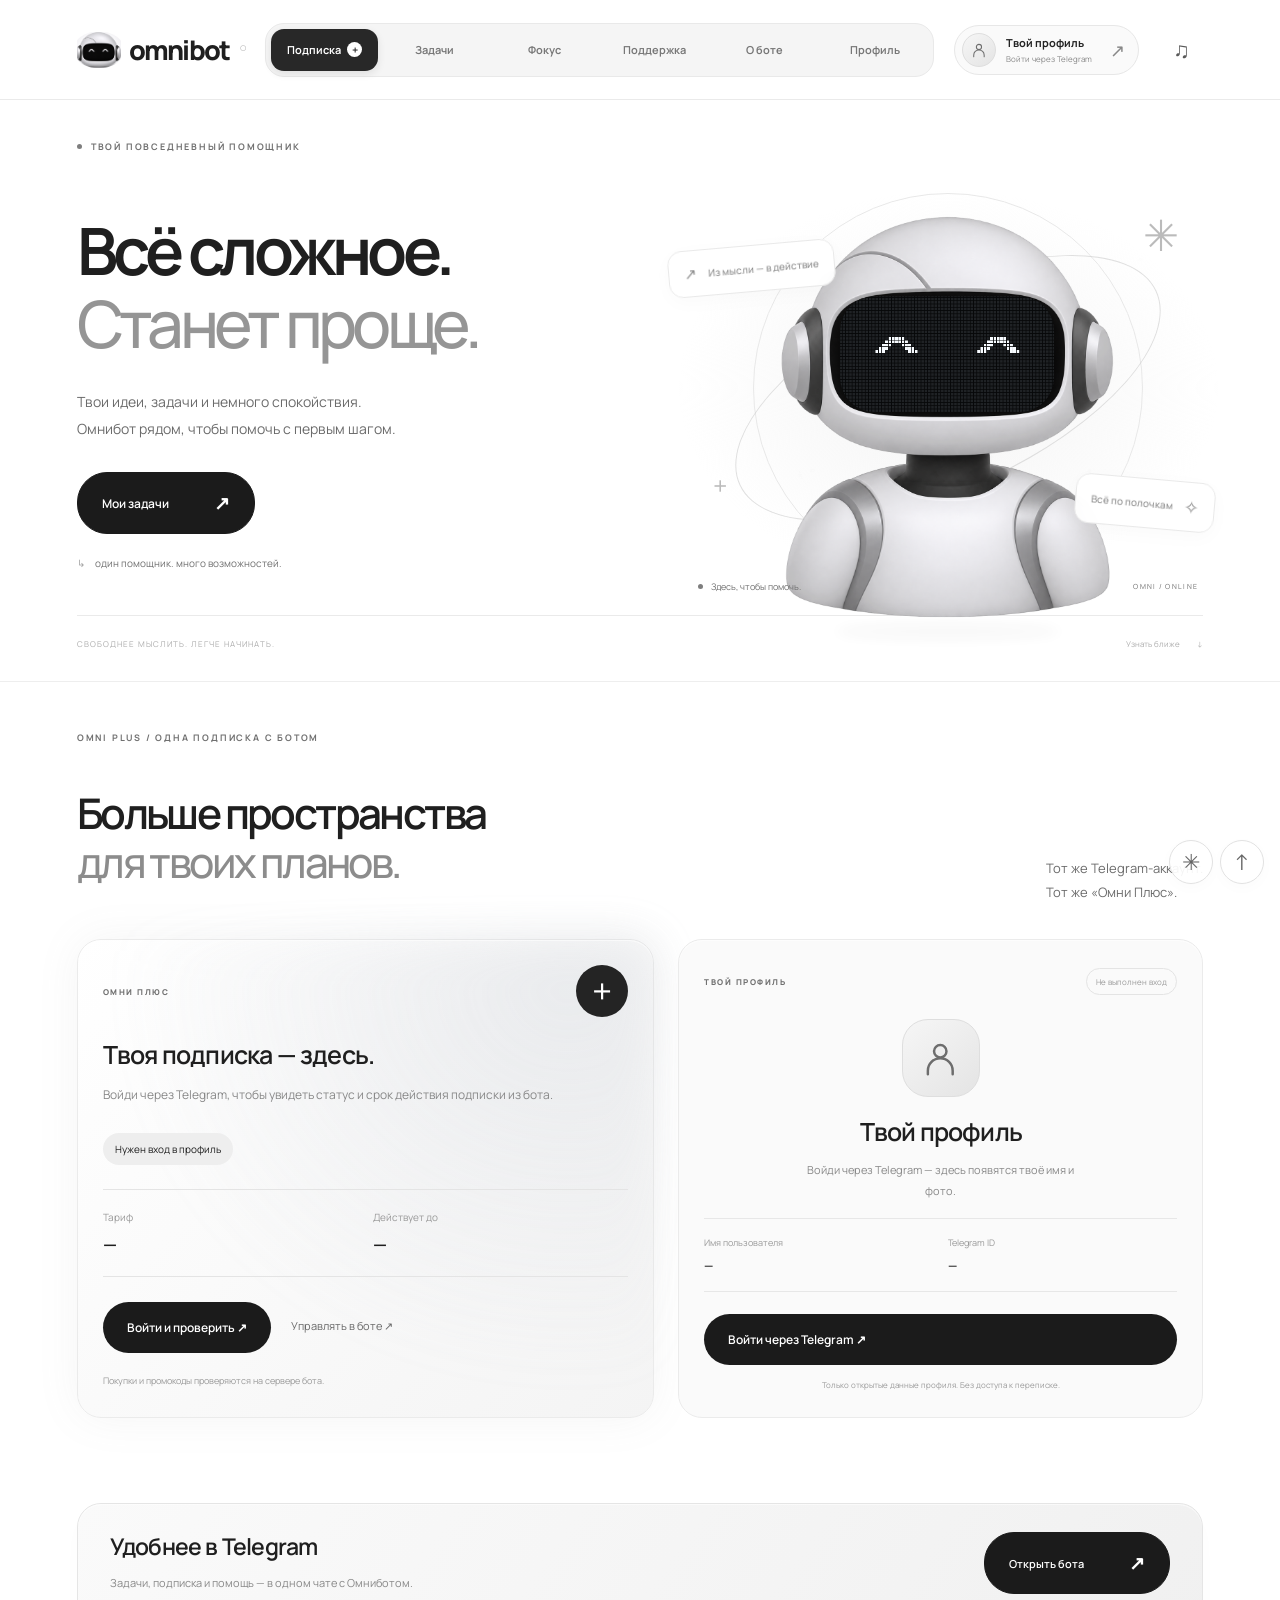
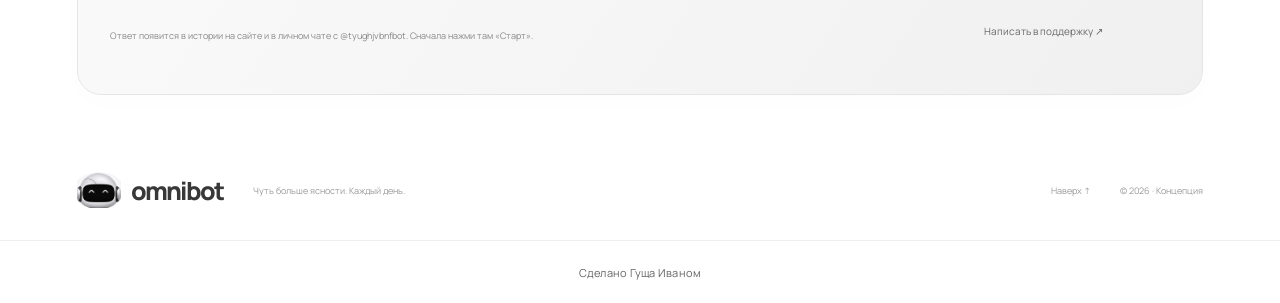
==== commit 395d731f: "Add profile category and account card; crop brand icons" ====
--- a/index.html
+++ b/index.html
@@ -1,8 +1,8 @@
-<!doctype html><html lang="ru"><head><meta charset="UTF-8"><meta name="viewport" content="width=device-width,initial-scale=1"><meta name="theme-color" content="#f7f7f8"><meta name="description" content="Omnibot — твой повседневный помощник. Доска дел, идеи и фокус в одном спокойном пространстве."><title>Omnibot — сложное станет проще</title><link rel="preconnect" href="https://fonts.googleapis.com"><link rel="preconnect" href="https://fonts.gstatic.com" crossorigin><link rel="stylesheet" href="https://fonts.googleapis.com/css2?family=Manrope:wght@400;500;600;700;800&display=swap"><link rel="stylesheet" href="style.css?v=omni-restore-6"><link rel="stylesheet" href="interactions.css?v=omni-restore-6"><link rel="stylesheet" href="profile.css?v=omni-restore-6"><link rel="stylesheet" href="account.css?v=omni-restore-6"><link rel="stylesheet" href="categories.css?v=omni-restore-6"><link rel="icon" type="image/png" href="assets/omnibot-avatar.png"><link rel="stylesheet" href="brand.css?v=omni-restore-6"></head><body><div class="reading-progress" aria-hidden="true"><span></span></div>
-<header><a class="logo" href="#"><span class="mini-bot" aria-hidden="true"><svg class="brand-robot" viewBox="145 135 960 740" aria-hidden="true"><image href="assets/omnibot-avatar.png" width="1254" height="1254"/></svg></span>omnibot<span class="logo-dot">○</span></a><nav id="mainNav" aria-label="Категории сайта"><a href="#subscription">Подписка <span class="nav-plus">+</span></a><a href="#action-lab">Задачи</a><a href="#focus">Фокус</a><a href="#support">Поддержка</a><a href="#possibilities">О боте</a></nav><button class="profile-trigger" id="profileTrigger" type="button" aria-haspopup="dialog" aria-controls="profileDialog" aria-label="Открыть личный профиль"><span class="profile-avatar profile-avatar-small" id="headerAvatar" aria-hidden="true"><svg viewBox="0 0 24 24" fill="none"><circle cx="12" cy="8" r="3.5"/><path d="M5 21v-2a7 7 0 0 1 14 0v2"/></svg></span><span class="profile-trigger-copy"><strong id="headerProfileName">Твой профиль</strong><small id="headerProfileStatus">Войти через Telegram</small></span><span class="profile-chevron" aria-hidden="true">↗</span></button><button class="sound" aria-label="Включить звук" title="Звук выключен">♫</button><button class="menu-toggle" aria-expanded="false" aria-controls="mainNav" aria-label="Открыть меню"><span></span><span></span></button></header>
+<!doctype html><html lang="ru"><head><meta charset="UTF-8"><meta name="viewport" content="width=device-width,initial-scale=1"><meta name="theme-color" content="#f7f7f8"><meta name="description" content="Omnibot — твой повседневный помощник. Доска дел, идеи и фокус в одном спокойном пространстве."><title>Omnibot — сложное станет проще</title><link rel="preconnect" href="https://fonts.googleapis.com"><link rel="preconnect" href="https://fonts.gstatic.com" crossorigin><link rel="stylesheet" href="https://fonts.googleapis.com/css2?family=Manrope:wght@400;500;600;700;800&display=swap"><link rel="stylesheet" href="style.css?v=omni-profile-7"><link rel="stylesheet" href="interactions.css?v=omni-profile-7"><link rel="stylesheet" href="profile.css?v=omni-profile-7"><link rel="stylesheet" href="account.css?v=omni-profile-7"><link rel="stylesheet" href="categories.css?v=omni-profile-7"><link rel="icon" type="image/png" href="assets/omnibot-avatar.png"><link rel="stylesheet" href="brand.css?v=omni-profile-7"></head><body><div class="reading-progress" aria-hidden="true"><span></span></div>
+<header><a class="logo" href="#"><span class="mini-bot" aria-hidden="true"><img class="brand-robot-image" src="assets/omnibot-avatar.png" alt="" width="1254" height="1254"></span>omnibot<span class="logo-dot">○</span></a><nav id="mainNav" aria-label="Категории сайта"><a href="#subscription">Подписка <span class="nav-plus">+</span></a><a href="#action-lab">Задачи</a><a href="#focus">Фокус</a><a href="#support">Поддержка</a><a href="#possibilities">О боте</a><button id="navOpenProfile" type="button" aria-haspopup="dialog" aria-controls="profileDialog">Профиль</button></nav><button class="profile-trigger" id="profileTrigger" type="button" aria-haspopup="dialog" aria-controls="profileDialog" aria-label="Открыть личный профиль"><span class="profile-avatar profile-avatar-small" id="headerAvatar" aria-hidden="true"><svg viewBox="0 0 24 24" fill="none"><circle cx="12" cy="8" r="3.5"/><path d="M5 21v-2a7 7 0 0 1 14 0v2"/></svg></span><span class="profile-trigger-copy"><strong id="headerProfileName">Твой профиль</strong><small id="headerProfileStatus">Войти через Telegram</small></span><span class="profile-chevron" aria-hidden="true">↗</span></button><button class="sound" aria-label="Включить звук" title="Звук выключен">♫</button><button class="menu-toggle" aria-expanded="false" aria-controls="mainNav" aria-label="Открыть меню"><span></span><span></span></button></header>
 <main><section data-view="home" class="hero"><div class="eyebrow"><i></i> ТВОЙ ПОВСЕДНЕВНЫЙ ПОМОЩНИК</div><div class="hero-grid"><div class="hero-copy"><h1>Всё сложное.<br><span>Станет проще.</span></h1><p>Твои идеи, задачи и немного спокойствия.<br>Омнибот рядом, чтобы помочь с первым шагом.</p><a class="button" href="#action-lab">Мои задачи <span>↗</span></a><div class="hero-note"><span class="little-arrow">↳</span> один помощник. много возможностей.</div></div><div class="hero-art" id="heroArt"><div class="orbit orbit-one"></div><div class="orbit orbit-two"></div><div class="orbit-label label-one"><span class="orbit-label-icon">↗</span> Из мысли — в действие</div><div class="orbit-label label-two">Всё по полочкам <span>✧</span></div><button class="mascot robot-mascot" id="mascot" aria-label="Поздороваться с Омниботом"><span class="character-stage" role="img" aria-label="Белый робот Omnibot: улыбающиеся глаза и голова следуют за курсором"><img class="character-body" src="assets/omnibot.png" alt="" width="1122" height="1402" fetchpriority="high"><span class="character-head" aria-hidden="true"><img src="assets/omnibot.png" alt="" width="1122" height="1402"><svg class="character-eyes pixel-display" viewBox="0 0 1122 1402" aria-hidden="true"><defs><clipPath id="omniScreenClip"><rect x="232" y="345" width="652" height="353" rx="105"/></clipPath><pattern id="omniScreenPixels" width="10" height="10" patternUnits="userSpaceOnUse"><rect width="7.5" height="7.5" fill="#41464b"/></pattern></defs><g clip-path="url(#omniScreenClip)"><rect x="232" y="345" width="652" height="353" fill="#070809" opacity="1"/><rect x="232" y="345" width="652" height="353" fill="url(#omniScreenPixels)" opacity=".42"/>
 <g class="tracking-iris" data-travel="45"><g class="pixel-eyes-open"><rect x="380" y="470" width="8" height="8"/><rect x="390" y="470" width="8" height="8"/><rect x="400" y="470" width="8" height="8"/><rect x="410" y="470" width="8" height="8"/><rect x="420" y="470" width="8" height="8"/><rect x="370" y="480" width="8" height="8"/><rect x="380" y="480" width="8" height="8"/><rect x="390" y="480" width="8" height="8"/><rect x="400" y="480" width="8" height="8"/><rect x="410" y="480" width="8" height="8"/><rect x="420" y="480" width="8" height="8"/><rect x="430" y="480" width="8" height="8"/><rect x="360" y="490" width="8" height="8"/><rect x="370" y="490" width="8" height="8"/><rect x="380" y="490" width="8" height="8"/><rect x="420" y="490" width="8" height="8"/><rect x="430" y="490" width="8" height="8"/><rect x="440" y="490" width="8" height="8"/><rect x="350" y="500" width="8" height="8"/><rect x="360" y="500" width="8" height="8"/><rect x="370" y="500" width="8" height="8"/><rect x="430" y="500" width="8" height="8"/><rect x="440" y="500" width="8" height="8"/><rect x="450" y="500" width="8" height="8"/><rect x="340" y="510" width="8" height="8"/><rect x="350" y="510" width="8" height="8"/><rect x="360" y="510" width="8" height="8"/><rect x="440" y="510" width="8" height="8"/><rect x="450" y="510" width="8" height="8"/><rect x="460" y="510" width="8" height="8"/></g><g class="pixel-eyes-blink"><rect x="345" y="460" width="8" height="8"/><rect x="355" y="460" width="8" height="8"/><rect x="365" y="460" width="8" height="8"/><rect x="375" y="470" width="8" height="8"/><rect x="385" y="470" width="8" height="8"/><rect x="395" y="470" width="8" height="8"/><rect x="405" y="480" width="8" height="8"/><rect x="415" y="480" width="8" height="8"/><rect x="425" y="480" width="8" height="8"/><rect x="435" y="490" width="8" height="8"/><rect x="445" y="490" width="8" height="8"/><rect x="455" y="490" width="8" height="8"/><rect x="405" y="500" width="8" height="8"/><rect x="415" y="500" width="8" height="8"/><rect x="425" y="500" width="8" height="8"/><rect x="375" y="510" width="8" height="8"/><rect x="385" y="510" width="8" height="8"/><rect x="395" y="510" width="8" height="8"/><rect x="345" y="520" width="8" height="8"/><rect x="355" y="520" width="8" height="8"/><rect x="365" y="520" width="8" height="8"/></g></g><g class="tracking-iris" data-travel="45"><g class="pixel-eyes-open"><rect x="690" y="470" width="8" height="8"/><rect x="700" y="470" width="8" height="8"/><rect x="710" y="470" width="8" height="8"/><rect x="720" y="470" width="8" height="8"/><rect x="730" y="470" width="8" height="8"/><rect x="680" y="480" width="8" height="8"/><rect x="690" y="480" width="8" height="8"/><rect x="700" y="480" width="8" height="8"/><rect x="710" y="480" width="8" height="8"/><rect x="720" y="480" width="8" height="8"/><rect x="730" y="480" width="8" height="8"/><rect x="740" y="480" width="8" height="8"/><rect x="670" y="490" width="8" height="8"/><rect x="680" y="490" width="8" height="8"/><rect x="690" y="490" width="8" height="8"/><rect x="730" y="490" width="8" height="8"/><rect x="740" y="490" width="8" height="8"/><rect x="750" y="490" width="8" height="8"/><rect x="660" y="500" width="8" height="8"/><rect x="670" y="500" width="8" height="8"/><rect x="680" y="500" width="8" height="8"/><rect x="740" y="500" width="8" height="8"/><rect x="750" y="500" width="8" height="8"/><rect x="760" y="500" width="8" height="8"/><rect x="650" y="510" width="8" height="8"/><rect x="660" y="510" width="8" height="8"/><rect x="670" y="510" width="8" height="8"/><rect x="750" y="510" width="8" height="8"/><rect x="760" y="510" width="8" height="8"/><rect x="770" y="510" width="8" height="8"/></g><g class="pixel-eyes-blink"><rect x="745" y="460" width="8" height="8"/><rect x="755" y="460" width="8" height="8"/><rect x="765" y="460" width="8" height="8"/><rect x="715" y="470" width="8" height="8"/><rect x="725" y="470" width="8" height="8"/><rect x="735" y="470" width="8" height="8"/><rect x="685" y="480" width="8" height="8"/><rect x="695" y="480" width="8" height="8"/><rect x="705" y="480" width="8" height="8"/><rect x="655" y="490" width="8" height="8"/><rect x="665" y="490" width="8" height="8"/><rect x="675" y="490" width="8" height="8"/><rect x="685" y="500" width="8" height="8"/><rect x="695" y="500" width="8" height="8"/><rect x="705" y="500" width="8" height="8"/><rect x="715" y="510" width="8" height="8"/><rect x="725" y="510" width="8" height="8"/><rect x="735" y="510" width="8" height="8"/><rect x="745" y="520" width="8" height="8"/><rect x="755" y="520" width="8" height="8"/><rect x="765" y="520" width="8" height="8"/></g></g></g></svg></span></span></button><div class="mascot-shadow"></div><span class="spark spark-one">✳</span><span class="spark spark-two">+</span><div class="art-caption"><span class="status-dot"></span><span id="botMood">Здесь, чтобы помочь.</span><span>OMNI / ONLINE</span></div></div></div><div class="hero-bottom"><span>СВОБОДНЕЕ МЫСЛИТЬ. ЛЕГЧЕ НАЧИНАТЬ.</span><a href="#possibilities">Узнать ближе <span>↓</span></a></div></section>
-<section data-view="home" class="section account-services" id="subscription"><div class="section-label">OMNI PLUS / ОДНА ПОДПИСКА С БОТОМ</div><div class="section-heading"><h2>Больше пространства<br><em>для твоих планов.</em></h2><p>Тот же Telegram-аккаунт.<br>Тот же «Омни Плюс».</p></div><div class="service-grid"><article class="plus-card interactive-card"><div class="plus-particles" aria-hidden="true"><i style="--x:9%;--y:7%;--delay:-0.0s;--duration:5s"></i><i style="--x:46%;--y:30%;--delay:-0.7s;--duration:6s"></i><i style="--x:83%;--y:53%;--delay:-1.4s;--duration:7s"></i><i style="--x:20%;--y:76%;--delay:-2.0999999999999996s;--duration:8s"></i><i style="--x:57%;--y:99%;--delay:-2.8s;--duration:9s"></i><i style="--x:94%;--y:22%;--delay:-3.5s;--duration:5s"></i><i style="--x:31%;--y:45%;--delay:-4.199999999999999s;--duration:6s"></i><i style="--x:68%;--y:68%;--delay:-4.8999999999999995s;--duration:7s"></i><i style="--x:5%;--y:91%;--delay:-5.6s;--duration:8s"></i><i style="--x:42%;--y:14%;--delay:-6.3s;--duration:9s"></i><i style="--x:79%;--y:37%;--delay:-7.0s;--duration:5s"></i><i style="--x:16%;--y:60%;--delay:-7.699999999999999s;--duration:6s"></i><i style="--x:53%;--y:83%;--delay:-8.399999999999999s;--duration:7s"></i><i style="--x:90%;--y:6%;--delay:-9.1s;--duration:8s"></i><i style="--x:27%;--y:29%;--delay:-9.799999999999999s;--duration:9s"></i><i style="--x:64%;--y:52%;--delay:-10.5s;--duration:5s"></i><i style="--x:1%;--y:75%;--delay:-11.2s;--duration:6s"></i><i style="--x:38%;--y:98%;--delay:-11.899999999999999s;--duration:7s"></i></div><div class="card-top"><span class="card-kicker">ОМНИ ПЛЮС</span><span class="plus-orb" aria-hidden="true">+</span></div><h3 id="plusTitle">Твоя подписка — здесь.</h3><p id="plusDescription">Войди через Telegram, чтобы увидеть статус и срок действия подписки из бота.</p><div class="plus-status" id="plusStatus" role="status">Нужен вход в профиль</div><div class="plus-metrics"><div><span>Тариф</span><strong id="plusPlan">—</strong></div><div><span>Действует до</span><strong id="plusUntil">—</strong></div></div><div class="service-actions"><button class="button" id="refreshPlus" type="button">Войти и проверить <span>↗</span></button><a class="text-button" href="https://t.me/tyughjvbnfbot?startapp" target="_blank" rel="noopener noreferrer">Управлять в боте ↗</a></div><small id="plusChecked">Покупки и промокоды проверяются на сервере бота.</small></article><article class="plus-info interactive-card"><span class="card-kicker">В ТВОЁМ ТЕМПЕ</span><h3>Один аккаунт.<br>Всё на своих местах.</h3><ul><li><span>01</span><div><strong>Статус из бота</strong><p>Активная подписка, срок и применённая скидка.</p></div></li><li><span>02</span><div><strong>Управление в Telegram</strong><p>Тарифы, оплата и промокоды — в приложении Омнибота.</p></div></li><li><span>03</span><div><strong>Обновление после покупки</strong><p>Вернись на сайт: статус обновится автоматически.</p></div></li></ul><p class="service-note">Доска на этом сайте пока сохраняется в браузере. Задачи бота доступны в его приложении.</p></article></div></section>
+<section data-view="home" class="section account-services" id="subscription"><div class="section-label">OMNI PLUS / ОДНА ПОДПИСКА С БОТОМ</div><div class="section-heading"><h2>Больше пространства<br><em>для твоих планов.</em></h2><p>Тот же Telegram-аккаунт.<br>Тот же «Омни Плюс».</p></div><div class="service-grid"><article class="plus-card interactive-card"><div class="plus-particles" aria-hidden="true"><i style="--x:9%;--y:7%;--delay:-0.0s;--duration:5s"></i><i style="--x:46%;--y:30%;--delay:-0.7s;--duration:6s"></i><i style="--x:83%;--y:53%;--delay:-1.4s;--duration:7s"></i><i style="--x:20%;--y:76%;--delay:-2.0999999999999996s;--duration:8s"></i><i style="--x:57%;--y:99%;--delay:-2.8s;--duration:9s"></i><i style="--x:94%;--y:22%;--delay:-3.5s;--duration:5s"></i><i style="--x:31%;--y:45%;--delay:-4.199999999999999s;--duration:6s"></i><i style="--x:68%;--y:68%;--delay:-4.8999999999999995s;--duration:7s"></i><i style="--x:5%;--y:91%;--delay:-5.6s;--duration:8s"></i><i style="--x:42%;--y:14%;--delay:-6.3s;--duration:9s"></i><i style="--x:79%;--y:37%;--delay:-7.0s;--duration:5s"></i><i style="--x:16%;--y:60%;--delay:-7.699999999999999s;--duration:6s"></i><i style="--x:53%;--y:83%;--delay:-8.399999999999999s;--duration:7s"></i><i style="--x:90%;--y:6%;--delay:-9.1s;--duration:8s"></i><i style="--x:27%;--y:29%;--delay:-9.799999999999999s;--duration:9s"></i><i style="--x:64%;--y:52%;--delay:-10.5s;--duration:5s"></i><i style="--x:1%;--y:75%;--delay:-11.2s;--duration:6s"></i><i style="--x:38%;--y:98%;--delay:-11.899999999999999s;--duration:7s"></i></div><div class="card-top"><span class="card-kicker">ОМНИ ПЛЮС</span><span class="plus-orb" aria-hidden="true">+</span></div><h3 id="plusTitle">Твоя подписка — здесь.</h3><p id="plusDescription">Войди через Telegram, чтобы увидеть статус и срок действия подписки из бота.</p><div class="plus-status" id="plusStatus" role="status">Нужен вход в профиль</div><div class="plus-metrics"><div><span>Тариф</span><strong id="plusPlan">—</strong></div><div><span>Действует до</span><strong id="plusUntil">—</strong></div></div><div class="service-actions"><button class="button" id="refreshPlus" type="button">Войти и проверить <span>↗</span></button><a class="text-button" href="https://t.me/tyughjvbnfbot?startapp" target="_blank" rel="noopener noreferrer">Управлять в боте ↗</a></div><small id="plusChecked">Покупки и промокоды проверяются на сервере бота.</small></article><article class="account-profile-card interactive-card"><div class="card-top"><span class="card-kicker">ТВОЙ ПРОФИЛЬ</span><span class="profile-card-state" id="cardProfileState">Не выполнен вход</span></div><div class="profile-avatar profile-card-avatar" id="cardProfileAvatar" aria-hidden="true"></div><h3 id="cardProfileName">Твой профиль</h3><p id="cardProfileDescription">Войди через Telegram — здесь появятся твоё имя и фото.</p><div class="profile-card-details"><div><span>Имя пользователя</span><strong id="cardProfileUsername">—</strong></div><div><span>Telegram ID</span><strong id="cardProfileId">—</strong></div></div><button class="button" id="cardOpenProfile" type="button" aria-haspopup="dialog" aria-controls="profileDialog">Войти через Telegram <span>↗</span></button><small>Только открытые данные профиля. Без доступа к переписке.</small></article></div></section>
 
 <div data-view="about" class="ticker" aria-hidden="true"><div>МЫСЛИ → ПЛАН <span>✳</span> ИДЕИ → ПЕРВЫЙ ШАГ <span>✳</span> ТВОЙ ТЕМП → ТВОЙ ФОКУС <span>✳</span> МЫСЛИ → ПЛАН <span>✳</span> ИДЕИ → ПЕРВЫЙ ШАГ <span>✳</span></div></div>
 <section data-view="about" class="possibilities section" id="possibilities"><div class="section-label">01 / ПРОСТО. ПОНЯТНО. РЯДОМ.</div><div class="section-heading"><h2>Освободи место<br>для <em>важного.</em></h2><p>Иногда нужен не ещё один совет.<br>А кто-то, кто поможет начать.</p></div><div class="feature-list"><button class="feature active" data-category="action-lab"><span class="feature-num">01</span><div><h3>Из каши в голове — в план</h3><p>Разложим большую задачу на шаги, которые уже не пугают.</p></div><span class="feature-icon">↗</span></button><button class="feature" data-category="focus"><span class="feature-num">02</span><div><h3>Из «не понимаю» — в «дошло»</h3><p>Сложную тему — простыми словами и на понятном примере.</p></div><span class="feature-icon">↗</span></button><button class="feature" data-category="action-lab"><span class="feature-num">03</span><div><h3>Из чистого листа — в идею</h3><p>Когда вдохновение ушло пить кофе, начнём без него.</p></div><span class="feature-icon">↗</span></button></div></section>
@@ -14,7 +14,7 @@
 
 <section data-view="focus" class="focus-section section" id="focus"><div class="section-label">04 / В ТВОЁМ ТЕМПЕ</div><div class="focus-grid"><div><h2>Время для<br><em>одного дела.</em></h2><p>Выбери одну задачу и дай ей немного времени.<br>Остальное подождёт. Правда.</p><div class="duration-options"><button class="chip selected" data-minutes="5">5 минут</button><button class="chip" data-minutes="15">15 минут</button><button class="chip" data-minutes="25">25 минут</button></div></div><div class="timer-panel"><svg class="timer-ring" viewBox="0 0 250 250" aria-hidden="true"><circle class="track" cx="125" cy="125" r="115"/><circle id="progressRing" cx="125" cy="125" r="115"/></svg><div class="timer-content"><span class="timer-label" id="timerLabel">ТВОЙ МАЛЕНЬКИЙ РЫВОК</span><div id="timer" role="timer">05:00</div><button class="timer-start" id="timerStart">Начать фокус ↗</button><button class="timer-reset" id="timerReset" aria-label="Сбросить таймер">Сбросить</button></div></div></div><div class="breathing-tool"><button class="breath-toggle" id="breathToggle" aria-expanded="false" aria-controls="breathPanel"><span>○</span> Сначала выдохнуть <span>+</span></button><div id="breathPanel" hidden><div class="breath-visual" aria-hidden="true"><span></span><span></span><b>✳</b></div><div><h3 id="breathInstruction" aria-live="polite">Минутка без спешки</h3><p>Мягкий вдох и выдох. Дыши в удобном ритме.</p><button class="chip" id="breathStart">Начать дыхание ↗</button></div></div></div></section>
 <section data-view="support" class="section support-section" id="support"><div class="section-label">ТЕХПОДДЕРЖКА / МЫ РЯДОМ</div><div class="section-heading"><h2>Техподдержка.</h2><p>Напиши о проблеме.<br>Ответим здесь и в Telegram.</p></div><div class="service-grid support-form-grid"><form id="supportForm" class="support-card interactive-card"><label for="supportText">Что случилось?</label><textarea id="supportText" name="text" maxlength="3000" rows="5" placeholder="Что ты делал и что пошло не так?" required></textarea><div class="support-meta"><span>Только это обращение передаётся поддержке.</span><span id="supportCount">0 / 3000</span></div><button class="button" id="sendSupport" type="submit">Войти и написать <span>↗</span></button><p id="supportStatus" role="status">Войди через Telegram, чтобы получить ответ в чат с ботом.</p><div class="support-history-head"><strong>Мои обращения</strong><button id="refreshSupport" class="text-button" type="button">Обновить ↻</button></div><div id="supportHistory" aria-live="polite"><p>Войди, чтобы увидеть ответы поддержки.</p></div></form></div></section><section data-view="about" class="faq section"><div class="section-label">05 / ЕЩЁ ПАРА МОМЕНТОВ</div><h2>Без сложностей.</h2><details><summary>Где работает Омнибот?<span>+</span></summary><p>Омнибот работает в Telegram. На сайте доступны доска дел, генератор первого шага, таймер фокуса, подписка и техподдержка. Открыть бота можно по ссылке внизу любой категории.</p></details><details><summary>Что написать в первую очередь?<span>+</span></summary><p>Расскажи о конкретной задаче: что нужно сделать, к какому сроку и что мешает. Например: «Нужно подготовить презентацию на пятницу, но не знаю, с чего начать».</p></details><details><summary>Где хранятся мои дела?<span>+</span></summary><p>Доска дел сохраняется в этом браузере. Удалить дело можно кнопкой × рядом с ним. Подписка проверяется на сервере бота, а обращения и ответы поддержки доступны после входа через Telegram.</p></details></section>
-<section data-view="about" class="final-cta"><span class="section-label">ТВОЙ ХОД</span><h2>Твой следующий<br><em>шаг — здесь.</em><span class="cta-star">✳</span></h2><a href="#action-lab" class="button">Начать с одного шага <span>↗</span></a></section><section class="section home-telegram" aria-label="Связаться в Telegram"><article class="support-info interactive-card"><span class="support-symbol" aria-hidden="true">↗</span><h3>Удобнее в Telegram</h3><p>Задачи, подписка и помощь — в одном чате с Омниботом.</p><a class="button" href="https://t.me/tyughjvbnfbot" target="_blank" rel="noopener noreferrer">Открыть бота <span>↗</span></a><a class="text-button" href="https://t.me/tyughjvbnfbot?start=support" target="_blank" rel="noopener noreferrer">Написать в поддержку ↗</a><p class="service-note">Ответ появится в истории на сайте и в личном чате с @tyughjvbnfbot. Сначала нажми там «Старт».</p></article></section></main><footer><a class="logo" href="#"><span class="mini-bot" aria-hidden="true"><svg class="brand-robot" viewBox="145 135 960 740" aria-hidden="true"><image href="assets/omnibot-avatar.png" width="1254" height="1254"/></svg></span>omnibot</a><span>Чуть больше ясности. Каждый день.</span><a href="#">Наверх ↑</a><span>© 2026 · Концепция</span></footer><div class="site-credit">Сделано Гуща Иваном</div><dialog id="taskUnlockDialog" class="task-unlock-dialog" aria-labelledby="taskUnlockTitle" aria-describedby="taskUnlockDescription"><button class="dialog-close" id="closeTaskUnlock" type="button" aria-label="Закрыть окно">×</button><div class="unlock-symbol" aria-hidden="true">↗</div><span class="card-kicker">ПРОДОЛЖИМ В TELEGRAM</span><h2 id="taskUnlockTitle">Больше места<br>для твоих дел.</h2><p id="taskUnlockDescription">Ты добавил 3 бесплатные задачи. Чтобы разблокировать больше, перейди в нашего Telegram-бота.</p><a class="button unlock-link" id="unlockTaskLink" href="https://t.me/tyughjvbnfbot" target="_blank" rel="noopener noreferrer">Перейти в Telegram <span>↗</span></a><span class="unlock-handle">@tyughjvbnfbot</span><button class="unlock-later" id="laterTaskUnlock" type="button">Пока остаться с тремя задачами</button></dialog><dialog class="profile-dialog" id="profileDialog" aria-labelledby="profileTitle" aria-describedby="profileDescription">
+<section data-view="about" class="final-cta"><span class="section-label">ТВОЙ ХОД</span><h2>Твой следующий<br><em>шаг — здесь.</em><span class="cta-star">✳</span></h2><a href="#action-lab" class="button">Начать с одного шага <span>↗</span></a></section><section class="section home-telegram" aria-label="Связаться в Telegram"><article class="support-info interactive-card"><span class="support-symbol" aria-hidden="true">↗</span><h3>Удобнее в Telegram</h3><p>Задачи, подписка и помощь — в одном чате с Омниботом.</p><a class="button" href="https://t.me/tyughjvbnfbot" target="_blank" rel="noopener noreferrer">Открыть бота <span>↗</span></a><a class="text-button" href="https://t.me/tyughjvbnfbot?start=support" target="_blank" rel="noopener noreferrer">Написать в поддержку ↗</a><p class="service-note">Ответ появится в истории на сайте и в личном чате с @tyughjvbnfbot. Сначала нажми там «Старт».</p></article></section></main><footer><a class="logo" href="#"><span class="mini-bot" aria-hidden="true"><img class="brand-robot-image" src="assets/omnibot-avatar.png" alt="" width="1254" height="1254"></span>omnibot</a><span>Чуть больше ясности. Каждый день.</span><a href="#">Наверх ↑</a><span>© 2026 · Концепция</span></footer><div class="site-credit">Сделано Гуща Иваном</div><dialog id="taskUnlockDialog" class="task-unlock-dialog" aria-labelledby="taskUnlockTitle" aria-describedby="taskUnlockDescription"><button class="dialog-close" id="closeTaskUnlock" type="button" aria-label="Закрыть окно">×</button><div class="unlock-symbol" aria-hidden="true">↗</div><span class="card-kicker">ПРОДОЛЖИМ В TELEGRAM</span><h2 id="taskUnlockTitle">Больше места<br>для твоих дел.</h2><p id="taskUnlockDescription">Ты добавил 3 бесплатные задачи. Чтобы разблокировать больше, перейди в нашего Telegram-бота.</p><a class="button unlock-link" id="unlockTaskLink" href="https://t.me/tyughjvbnfbot" target="_blank" rel="noopener noreferrer">Перейти в Telegram <span>↗</span></a><span class="unlock-handle">@tyughjvbnfbot</span><button class="unlock-later" id="laterTaskUnlock" type="button">Пока остаться с тремя задачами</button></dialog><dialog class="profile-dialog" id="profileDialog" aria-labelledby="profileTitle" aria-describedby="profileDescription">
 <button class="dialog-close" id="closeProfile" type="button" aria-label="Закрыть профиль">×</button>
 <span class="card-kicker">ТВОЁ ПРОСТРАНСТВО</span>
 <div class="profile-avatar profile-avatar-large" id="profileAvatar" aria-hidden="true"><svg viewBox="0 0 24 24" fill="none"><circle cx="12" cy="8" r="3.5"/><path d="M5 21v-2a7 7 0 0 1 14 0v2"/></svg></div>
@@ -23,6 +23,6 @@
 <div id="profileGuest"><div class="profile-permissions"><span>↗</span><div><strong>Только то, чем ты поделишься</strong><p>Имя, фото и имя пользователя. Без доступа к переписке и номеру телефона.</p></div></div>
 <button class="button telegram-login" id="telegramLogin" type="button"><svg viewBox="0 0 24 24" aria-hidden="true"><path d="m21 4-3 16-6-5-3 3 1-5 8-6-10 5-5-2Z" fill="currentColor"/></svg>Войти через Telegram <span>↗</span></button>
 <p class="profile-status" id="profileLoginStatus" role="status"></p></div>
-<div id="profileMember" hidden><span class="profile-username" id="profileUsername"></span><div class="profile-linked"><span>✓</span> Профиль из Telegram</div><a class="button" id="openTelegramProfile" target="_blank" rel="noopener noreferrer">Открыть мой Telegram <span>↗</span></a><button class="profile-logout" id="profileLogout" type="button">Выйти из профиля</button></div>
+<div id="profileMember" hidden><span class="profile-username" id="profileUsername"></span><span class="profile-telegram-id" id="profileTelegramId"></span><div class="profile-linked"><span>✓</span> Профиль из Telegram</div><a class="button" id="openTelegramProfile" target="_blank" rel="noopener noreferrer">Открыть мой Telegram <span>↗</span></a><button class="profile-logout" id="profileLogout" type="button">Выйти из профиля</button></div>
 <p class="profile-local-note">Дела сохраняются в этом браузере.<br>Подписка и поддержка связаны с ботом.</p>
-</dialog><div id="toast" role="status"></div><canvas id="confetti" aria-hidden="true"></canvas><div class="utility-dock"><button id="motionToggle" aria-label="Уменьшить анимации" aria-pressed="false" title="Уменьшить анимации">✳</button><a id="backTop" href="#" aria-label="Наверх" title="Наверх">↑</a></div><script src="script.js?v=omni-restore-6"></script><script src="interactions.js?v=omni-restore-6"></script><script src="profile.js?v=omni-restore-6"></script><script src="account.js?v=omni-restore-6"></script><script src="categories.js?v=omni-restore-6"></script></body></html>
+</dialog><div id="toast" role="status"></div><canvas id="confetti" aria-hidden="true"></canvas><div class="utility-dock"><button id="motionToggle" aria-label="Уменьшить анимации" aria-pressed="false" title="Уменьшить анимации">✳</button><a id="backTop" href="#" aria-label="Наверх" title="Наверх">↑</a></div><script src="script.js?v=omni-profile-7"></script><script src="interactions.js?v=omni-profile-7"></script><script src="profile.js?v=omni-profile-7"></script><script src="account.js?v=omni-profile-7"></script><script src="categories.js?v=omni-profile-7"></script></body></html>
--- a/brand.css
+++ b/brand.css
@@ -8,3 +8,9 @@
 
 /* Full interactive mascot: opaque screen prevents the source eyes showing during a blink. */
 .robot-mascot .character-stage{top:0;bottom:0;inset:0;height:100%;width:100%;aspect-ratio:auto;filter:none!important}.robot-mascot .character-head{transform-origin:50% 63%}.pixel-display .tracking-iris{filter:none!important}.hero-art:before{background:radial-gradient(ellipse,#f4f4f4 0,#ffffff00 68%);animation:none}.mascot.cheering .character-stage{filter:none!important}
+/* Crop the source badge in a fixed head viewport; the label and black corners stay outside. */
+.mini-bot{position:relative!important;width:44px;height:36px;border-radius:9px;overflow:hidden!important}.mini-bot .brand-robot-image{position:absolute;display:block;width:145%;height:auto;max-width:none;left:-22.5%;top:-20%;clip-path:ellipse(40% 29% at 50% 40%)}
+.account-profile-card{display:flex;flex-direction:column;align-items:center;text-align:center;background:#fafafa}.account-profile-card .card-top{width:100%;gap:15px;align-items:center}.profile-card-state{font-size:8px;color:#999;padding:7px 9px;border:1px solid #e4e4e4;border-radius:20px;white-space:nowrap}.profile-card-state[data-connected=true]{color:#333;background:#eee}.profile-card-avatar{width:78px;height:78px;border-radius:26px;font-size:25px;margin:22px auto 0}.account-profile-card h3{margin:17px 0 5px;font-size:25px;overflow-wrap:anywhere}.account-profile-card>p{font-size:11px;margin:6px 0 16px;max-width:290px}.profile-card-details{width:100%;display:grid;grid-template-columns:1fr 1fr;gap:15px;padding:17px 0;margin-bottom:22px;border-block:1px solid #e7e7e7;text-align:left}.profile-card-details span{display:block;font-size:9px;color:#999;margin-bottom:8px}.profile-card-details strong{display:block;font-size:12px;overflow-wrap:anywhere;font-weight:600}.account-profile-card .button{width:100%;justify-content:space-between;margin-top:auto}.account-profile-card>small{display:block;font-size:8px;line-height:1.8;color:#999;margin-top:13px}.profile-telegram-id{display:block;font-size:10px;color:#999;margin:-8px 0 20px}
+@media(max-width:760px){header .profile-trigger{width:auto;padding:3px 9px 3px 3px;border:1px solid #e7e7e7;border-radius:30px;gap:6px}header .profile-trigger-copy{display:block}header .profile-trigger-copy strong{display:block;font-size:10px;max-width:80px}header .profile-trigger-copy small{display:none}header .profile-chevron{display:none}.mini-bot{width:40px;height:33px}.account-profile-card .card-top{gap:10px}.profile-card-state{font-size:7px}}
+@media(max-width:360px){header .profile-trigger-copy strong{max-width:62px;font-size:9px}}
+header #mainNav #navOpenProfile{display:flex;align-items:center;justify-content:center;flex:1;padding:11px 10px;min-height:42px;border:0;border-radius:13px;background:transparent;color:#777;font-size:11px;font-weight:650;line-height:1.25;white-space:nowrap;transition:background .22s,color .22s}header #mainNav #navOpenProfile:hover{background:#e9e9e9;color:#222}header #mainNav #navOpenProfile:focus-visible{outline-offset:2px}@media(min-width:761px) and (max-width:1100px){header #mainNav #navOpenProfile{font-size:10px;padding-inline:7px}}@media(max-width:760px){header #mainNav #navOpenProfile{font-size:11px;min-height:38px;padding:9px 5px;border-radius:12px}}
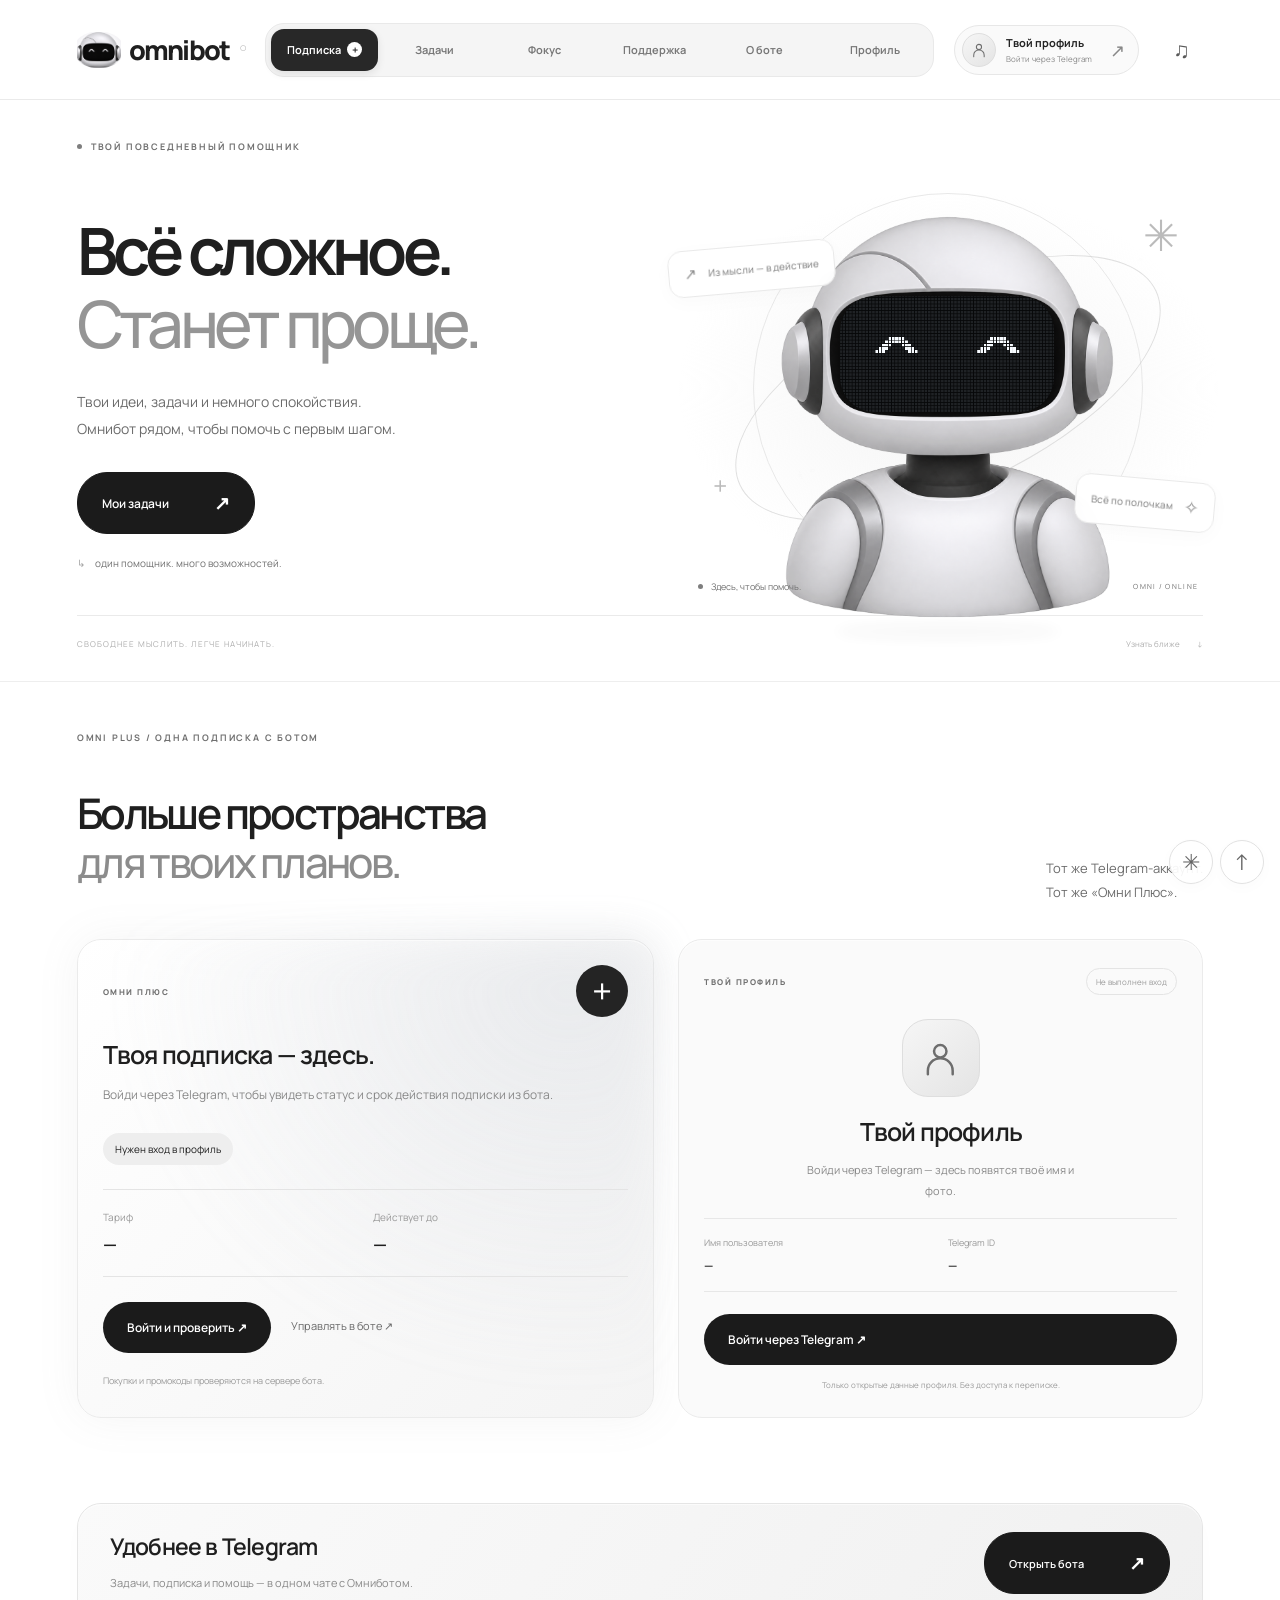
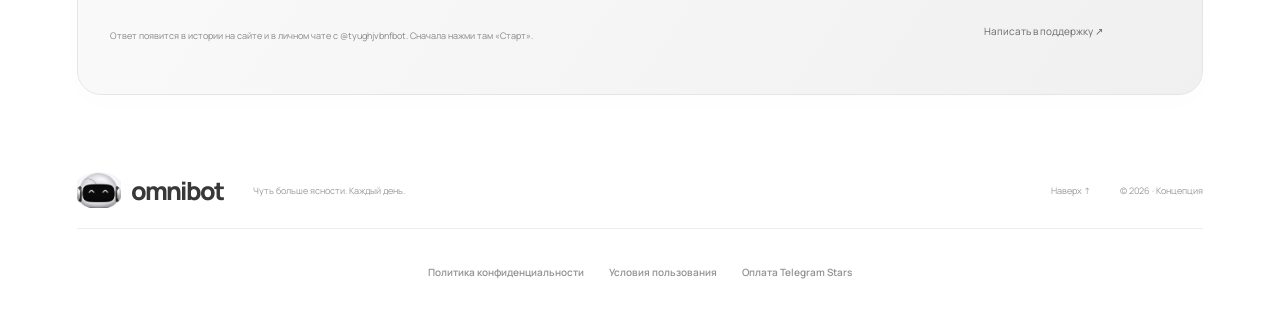
==== commit 167b03a3: "Add footer privacy, usage and Telegram Stars terms" ====
--- a/index.html
+++ b/index.html
@@ -1,4 +1,4 @@
-<!doctype html><html lang="ru"><head><meta charset="UTF-8"><meta name="viewport" content="width=device-width,initial-scale=1"><meta name="theme-color" content="#f7f7f8"><meta name="description" content="Omnibot — твой повседневный помощник. Доска дел, идеи и фокус в одном спокойном пространстве."><title>Omnibot — сложное станет проще</title><link rel="preconnect" href="https://fonts.googleapis.com"><link rel="preconnect" href="https://fonts.gstatic.com" crossorigin><link rel="stylesheet" href="https://fonts.googleapis.com/css2?family=Manrope:wght@400;500;600;700;800&display=swap"><link rel="stylesheet" href="style.css?v=omni-profile-7"><link rel="stylesheet" href="interactions.css?v=omni-profile-7"><link rel="stylesheet" href="profile.css?v=omni-profile-7"><link rel="stylesheet" href="account.css?v=omni-profile-7"><link rel="stylesheet" href="categories.css?v=omni-profile-7"><link rel="icon" type="image/png" href="assets/omnibot-avatar.png"><link rel="stylesheet" href="brand.css?v=omni-profile-7"></head><body><div class="reading-progress" aria-hidden="true"><span></span></div>
+<!doctype html><html lang="ru"><head><meta charset="UTF-8"><meta name="viewport" content="width=device-width,initial-scale=1"><meta name="theme-color" content="#f7f7f8"><meta name="description" content="Omnibot — твой повседневный помощник. Доска дел, идеи и фокус в одном спокойном пространстве."><title>Omnibot — сложное станет проще</title><link rel="preconnect" href="https://fonts.googleapis.com"><link rel="preconnect" href="https://fonts.gstatic.com" crossorigin><link rel="stylesheet" href="https://fonts.googleapis.com/css2?family=Manrope:wght@400;500;600;700;800&display=swap"><link rel="stylesheet" href="style.css?v=omni-legal-8"><link rel="stylesheet" href="interactions.css?v=omni-legal-8"><link rel="stylesheet" href="profile.css?v=omni-legal-8"><link rel="stylesheet" href="account.css?v=omni-legal-8"><link rel="stylesheet" href="categories.css?v=omni-legal-8"><link rel="icon" type="image/png" href="assets/omnibot-avatar.png"><link rel="stylesheet" href="brand.css?v=omni-legal-8"></head><body><div class="reading-progress" aria-hidden="true"><span></span></div>
 <header><a class="logo" href="#"><span class="mini-bot" aria-hidden="true"><img class="brand-robot-image" src="assets/omnibot-avatar.png" alt="" width="1254" height="1254"></span>omnibot<span class="logo-dot">○</span></a><nav id="mainNav" aria-label="Категории сайта"><a href="#subscription">Подписка <span class="nav-plus">+</span></a><a href="#action-lab">Задачи</a><a href="#focus">Фокус</a><a href="#support">Поддержка</a><a href="#possibilities">О боте</a><button id="navOpenProfile" type="button" aria-haspopup="dialog" aria-controls="profileDialog">Профиль</button></nav><button class="profile-trigger" id="profileTrigger" type="button" aria-haspopup="dialog" aria-controls="profileDialog" aria-label="Открыть личный профиль"><span class="profile-avatar profile-avatar-small" id="headerAvatar" aria-hidden="true"><svg viewBox="0 0 24 24" fill="none"><circle cx="12" cy="8" r="3.5"/><path d="M5 21v-2a7 7 0 0 1 14 0v2"/></svg></span><span class="profile-trigger-copy"><strong id="headerProfileName">Твой профиль</strong><small id="headerProfileStatus">Войти через Telegram</small></span><span class="profile-chevron" aria-hidden="true">↗</span></button><button class="sound" aria-label="Включить звук" title="Звук выключен">♫</button><button class="menu-toggle" aria-expanded="false" aria-controls="mainNav" aria-label="Открыть меню"><span></span><span></span></button></header>
 <main><section data-view="home" class="hero"><div class="eyebrow"><i></i> ТВОЙ ПОВСЕДНЕВНЫЙ ПОМОЩНИК</div><div class="hero-grid"><div class="hero-copy"><h1>Всё сложное.<br><span>Станет проще.</span></h1><p>Твои идеи, задачи и немного спокойствия.<br>Омнибот рядом, чтобы помочь с первым шагом.</p><a class="button" href="#action-lab">Мои задачи <span>↗</span></a><div class="hero-note"><span class="little-arrow">↳</span> один помощник. много возможностей.</div></div><div class="hero-art" id="heroArt"><div class="orbit orbit-one"></div><div class="orbit orbit-two"></div><div class="orbit-label label-one"><span class="orbit-label-icon">↗</span> Из мысли — в действие</div><div class="orbit-label label-two">Всё по полочкам <span>✧</span></div><button class="mascot robot-mascot" id="mascot" aria-label="Поздороваться с Омниботом"><span class="character-stage" role="img" aria-label="Белый робот Omnibot: улыбающиеся глаза и голова следуют за курсором"><img class="character-body" src="assets/omnibot.png" alt="" width="1122" height="1402" fetchpriority="high"><span class="character-head" aria-hidden="true"><img src="assets/omnibot.png" alt="" width="1122" height="1402"><svg class="character-eyes pixel-display" viewBox="0 0 1122 1402" aria-hidden="true"><defs><clipPath id="omniScreenClip"><rect x="232" y="345" width="652" height="353" rx="105"/></clipPath><pattern id="omniScreenPixels" width="10" height="10" patternUnits="userSpaceOnUse"><rect width="7.5" height="7.5" fill="#41464b"/></pattern></defs><g clip-path="url(#omniScreenClip)"><rect x="232" y="345" width="652" height="353" fill="#070809" opacity="1"/><rect x="232" y="345" width="652" height="353" fill="url(#omniScreenPixels)" opacity=".42"/>
 <g class="tracking-iris" data-travel="45"><g class="pixel-eyes-open"><rect x="380" y="470" width="8" height="8"/><rect x="390" y="470" width="8" height="8"/><rect x="400" y="470" width="8" height="8"/><rect x="410" y="470" width="8" height="8"/><rect x="420" y="470" width="8" height="8"/><rect x="370" y="480" width="8" height="8"/><rect x="380" y="480" width="8" height="8"/><rect x="390" y="480" width="8" height="8"/><rect x="400" y="480" width="8" height="8"/><rect x="410" y="480" width="8" height="8"/><rect x="420" y="480" width="8" height="8"/><rect x="430" y="480" width="8" height="8"/><rect x="360" y="490" width="8" height="8"/><rect x="370" y="490" width="8" height="8"/><rect x="380" y="490" width="8" height="8"/><rect x="420" y="490" width="8" height="8"/><rect x="430" y="490" width="8" height="8"/><rect x="440" y="490" width="8" height="8"/><rect x="350" y="500" width="8" height="8"/><rect x="360" y="500" width="8" height="8"/><rect x="370" y="500" width="8" height="8"/><rect x="430" y="500" width="8" height="8"/><rect x="440" y="500" width="8" height="8"/><rect x="450" y="500" width="8" height="8"/><rect x="340" y="510" width="8" height="8"/><rect x="350" y="510" width="8" height="8"/><rect x="360" y="510" width="8" height="8"/><rect x="440" y="510" width="8" height="8"/><rect x="450" y="510" width="8" height="8"/><rect x="460" y="510" width="8" height="8"/></g><g class="pixel-eyes-blink"><rect x="345" y="460" width="8" height="8"/><rect x="355" y="460" width="8" height="8"/><rect x="365" y="460" width="8" height="8"/><rect x="375" y="470" width="8" height="8"/><rect x="385" y="470" width="8" height="8"/><rect x="395" y="470" width="8" height="8"/><rect x="405" y="480" width="8" height="8"/><rect x="415" y="480" width="8" height="8"/><rect x="425" y="480" width="8" height="8"/><rect x="435" y="490" width="8" height="8"/><rect x="445" y="490" width="8" height="8"/><rect x="455" y="490" width="8" height="8"/><rect x="405" y="500" width="8" height="8"/><rect x="415" y="500" width="8" height="8"/><rect x="425" y="500" width="8" height="8"/><rect x="375" y="510" width="8" height="8"/><rect x="385" y="510" width="8" height="8"/><rect x="395" y="510" width="8" height="8"/><rect x="345" y="520" width="8" height="8"/><rect x="355" y="520" width="8" height="8"/><rect x="365" y="520" width="8" height="8"/></g></g><g class="tracking-iris" data-travel="45"><g class="pixel-eyes-open"><rect x="690" y="470" width="8" height="8"/><rect x="700" y="470" width="8" height="8"/><rect x="710" y="470" width="8" height="8"/><rect x="720" y="470" width="8" height="8"/><rect x="730" y="470" width="8" height="8"/><rect x="680" y="480" width="8" height="8"/><rect x="690" y="480" width="8" height="8"/><rect x="700" y="480" width="8" height="8"/><rect x="710" y="480" width="8" height="8"/><rect x="720" y="480" width="8" height="8"/><rect x="730" y="480" width="8" height="8"/><rect x="740" y="480" width="8" height="8"/><rect x="670" y="490" width="8" height="8"/><rect x="680" y="490" width="8" height="8"/><rect x="690" y="490" width="8" height="8"/><rect x="730" y="490" width="8" height="8"/><rect x="740" y="490" width="8" height="8"/><rect x="750" y="490" width="8" height="8"/><rect x="660" y="500" width="8" height="8"/><rect x="670" y="500" width="8" height="8"/><rect x="680" y="500" width="8" height="8"/><rect x="740" y="500" width="8" height="8"/><rect x="750" y="500" width="8" height="8"/><rect x="760" y="500" width="8" height="8"/><rect x="650" y="510" width="8" height="8"/><rect x="660" y="510" width="8" height="8"/><rect x="670" y="510" width="8" height="8"/><rect x="750" y="510" width="8" height="8"/><rect x="760" y="510" width="8" height="8"/><rect x="770" y="510" width="8" height="8"/></g><g class="pixel-eyes-blink"><rect x="745" y="460" width="8" height="8"/><rect x="755" y="460" width="8" height="8"/><rect x="765" y="460" width="8" height="8"/><rect x="715" y="470" width="8" height="8"/><rect x="725" y="470" width="8" height="8"/><rect x="735" y="470" width="8" height="8"/><rect x="685" y="480" width="8" height="8"/><rect x="695" y="480" width="8" height="8"/><rect x="705" y="480" width="8" height="8"/><rect x="655" y="490" width="8" height="8"/><rect x="665" y="490" width="8" height="8"/><rect x="675" y="490" width="8" height="8"/><rect x="685" y="500" width="8" height="8"/><rect x="695" y="500" width="8" height="8"/><rect x="705" y="500" width="8" height="8"/><rect x="715" y="510" width="8" height="8"/><rect x="725" y="510" width="8" height="8"/><rect x="735" y="510" width="8" height="8"/><rect x="745" y="520" width="8" height="8"/><rect x="755" y="520" width="8" height="8"/><rect x="765" y="520" width="8" height="8"/></g></g></g></svg></span></span></button><div class="mascot-shadow"></div><span class="spark spark-one">✳</span><span class="spark spark-two">+</span><div class="art-caption"><span class="status-dot"></span><span id="botMood">Здесь, чтобы помочь.</span><span>OMNI / ONLINE</span></div></div></div><div class="hero-bottom"><span>СВОБОДНЕЕ МЫСЛИТЬ. ЛЕГЧЕ НАЧИНАТЬ.</span><a href="#possibilities">Узнать ближе <span>↓</span></a></div></section>
@@ -14,7 +14,7 @@
 
 <section data-view="focus" class="focus-section section" id="focus"><div class="section-label">04 / В ТВОЁМ ТЕМПЕ</div><div class="focus-grid"><div><h2>Время для<br><em>одного дела.</em></h2><p>Выбери одну задачу и дай ей немного времени.<br>Остальное подождёт. Правда.</p><div class="duration-options"><button class="chip selected" data-minutes="5">5 минут</button><button class="chip" data-minutes="15">15 минут</button><button class="chip" data-minutes="25">25 минут</button></div></div><div class="timer-panel"><svg class="timer-ring" viewBox="0 0 250 250" aria-hidden="true"><circle class="track" cx="125" cy="125" r="115"/><circle id="progressRing" cx="125" cy="125" r="115"/></svg><div class="timer-content"><span class="timer-label" id="timerLabel">ТВОЙ МАЛЕНЬКИЙ РЫВОК</span><div id="timer" role="timer">05:00</div><button class="timer-start" id="timerStart">Начать фокус ↗</button><button class="timer-reset" id="timerReset" aria-label="Сбросить таймер">Сбросить</button></div></div></div><div class="breathing-tool"><button class="breath-toggle" id="breathToggle" aria-expanded="false" aria-controls="breathPanel"><span>○</span> Сначала выдохнуть <span>+</span></button><div id="breathPanel" hidden><div class="breath-visual" aria-hidden="true"><span></span><span></span><b>✳</b></div><div><h3 id="breathInstruction" aria-live="polite">Минутка без спешки</h3><p>Мягкий вдох и выдох. Дыши в удобном ритме.</p><button class="chip" id="breathStart">Начать дыхание ↗</button></div></div></div></section>
 <section data-view="support" class="section support-section" id="support"><div class="section-label">ТЕХПОДДЕРЖКА / МЫ РЯДОМ</div><div class="section-heading"><h2>Техподдержка.</h2><p>Напиши о проблеме.<br>Ответим здесь и в Telegram.</p></div><div class="service-grid support-form-grid"><form id="supportForm" class="support-card interactive-card"><label for="supportText">Что случилось?</label><textarea id="supportText" name="text" maxlength="3000" rows="5" placeholder="Что ты делал и что пошло не так?" required></textarea><div class="support-meta"><span>Только это обращение передаётся поддержке.</span><span id="supportCount">0 / 3000</span></div><button class="button" id="sendSupport" type="submit">Войти и написать <span>↗</span></button><p id="supportStatus" role="status">Войди через Telegram, чтобы получить ответ в чат с ботом.</p><div class="support-history-head"><strong>Мои обращения</strong><button id="refreshSupport" class="text-button" type="button">Обновить ↻</button></div><div id="supportHistory" aria-live="polite"><p>Войди, чтобы увидеть ответы поддержки.</p></div></form></div></section><section data-view="about" class="faq section"><div class="section-label">05 / ЕЩЁ ПАРА МОМЕНТОВ</div><h2>Без сложностей.</h2><details><summary>Где работает Омнибот?<span>+</span></summary><p>Омнибот работает в Telegram. На сайте доступны доска дел, генератор первого шага, таймер фокуса, подписка и техподдержка. Открыть бота можно по ссылке внизу любой категории.</p></details><details><summary>Что написать в первую очередь?<span>+</span></summary><p>Расскажи о конкретной задаче: что нужно сделать, к какому сроку и что мешает. Например: «Нужно подготовить презентацию на пятницу, но не знаю, с чего начать».</p></details><details><summary>Где хранятся мои дела?<span>+</span></summary><p>Доска дел сохраняется в этом браузере. Удалить дело можно кнопкой × рядом с ним. Подписка проверяется на сервере бота, а обращения и ответы поддержки доступны после входа через Telegram.</p></details></section>
-<section data-view="about" class="final-cta"><span class="section-label">ТВОЙ ХОД</span><h2>Твой следующий<br><em>шаг — здесь.</em><span class="cta-star">✳</span></h2><a href="#action-lab" class="button">Начать с одного шага <span>↗</span></a></section><section class="section home-telegram" aria-label="Связаться в Telegram"><article class="support-info interactive-card"><span class="support-symbol" aria-hidden="true">↗</span><h3>Удобнее в Telegram</h3><p>Задачи, подписка и помощь — в одном чате с Омниботом.</p><a class="button" href="https://t.me/tyughjvbnfbot" target="_blank" rel="noopener noreferrer">Открыть бота <span>↗</span></a><a class="text-button" href="https://t.me/tyughjvbnfbot?start=support" target="_blank" rel="noopener noreferrer">Написать в поддержку ↗</a><p class="service-note">Ответ появится в истории на сайте и в личном чате с @tyughjvbnfbot. Сначала нажми там «Старт».</p></article></section></main><footer><a class="logo" href="#"><span class="mini-bot" aria-hidden="true"><img class="brand-robot-image" src="assets/omnibot-avatar.png" alt="" width="1254" height="1254"></span>omnibot</a><span>Чуть больше ясности. Каждый день.</span><a href="#">Наверх ↑</a><span>© 2026 · Концепция</span></footer><div class="site-credit">Сделано Гуща Иваном</div><dialog id="taskUnlockDialog" class="task-unlock-dialog" aria-labelledby="taskUnlockTitle" aria-describedby="taskUnlockDescription"><button class="dialog-close" id="closeTaskUnlock" type="button" aria-label="Закрыть окно">×</button><div class="unlock-symbol" aria-hidden="true">↗</div><span class="card-kicker">ПРОДОЛЖИМ В TELEGRAM</span><h2 id="taskUnlockTitle">Больше места<br>для твоих дел.</h2><p id="taskUnlockDescription">Ты добавил 3 бесплатные задачи. Чтобы разблокировать больше, перейди в нашего Telegram-бота.</p><a class="button unlock-link" id="unlockTaskLink" href="https://t.me/tyughjvbnfbot" target="_blank" rel="noopener noreferrer">Перейти в Telegram <span>↗</span></a><span class="unlock-handle">@tyughjvbnfbot</span><button class="unlock-later" id="laterTaskUnlock" type="button">Пока остаться с тремя задачами</button></dialog><dialog class="profile-dialog" id="profileDialog" aria-labelledby="profileTitle" aria-describedby="profileDescription">
+<section data-view="about" class="final-cta"><span class="section-label">ТВОЙ ХОД</span><h2>Твой следующий<br><em>шаг — здесь.</em><span class="cta-star">✳</span></h2><a href="#action-lab" class="button">Начать с одного шага <span>↗</span></a></section><section class="section home-telegram" aria-label="Связаться в Telegram"><article class="support-info interactive-card"><span class="support-symbol" aria-hidden="true">↗</span><h3>Удобнее в Telegram</h3><p>Задачи, подписка и помощь — в одном чате с Омниботом.</p><a class="button" href="https://t.me/tyughjvbnfbot" target="_blank" rel="noopener noreferrer">Открыть бота <span>↗</span></a><a class="text-button" href="https://t.me/tyughjvbnfbot?start=support" target="_blank" rel="noopener noreferrer">Написать в поддержку ↗</a><p class="service-note">Ответ появится в истории на сайте и в личном чате с @tyughjvbnfbot. Сначала нажми там «Старт».</p></article></section></main><footer><a class="logo" href="#"><span class="mini-bot" aria-hidden="true"><img class="brand-robot-image" src="assets/omnibot-avatar.png" alt="" width="1254" height="1254"></span>omnibot</a><span>Чуть больше ясности. Каждый день.</span><a href="#">Наверх ↑</a><span>© 2026 · Концепция</span><nav class="footer-legal" aria-label="Правовые документы"><a href="privacy.html">Политика конфиденциальности</a><a href="terms.html">Условия пользования</a><a href="stars.html">Оплата Telegram Stars</a></nav></footer><dialog id="taskUnlockDialog" class="task-unlock-dialog" aria-labelledby="taskUnlockTitle" aria-describedby="taskUnlockDescription"><button class="dialog-close" id="closeTaskUnlock" type="button" aria-label="Закрыть окно">×</button><div class="unlock-symbol" aria-hidden="true">↗</div><span class="card-kicker">ПРОДОЛЖИМ В TELEGRAM</span><h2 id="taskUnlockTitle">Больше места<br>для твоих дел.</h2><p id="taskUnlockDescription">Ты добавил 3 бесплатные задачи. Чтобы разблокировать больше, перейди в нашего Telegram-бота.</p><a class="button unlock-link" id="unlockTaskLink" href="https://t.me/tyughjvbnfbot" target="_blank" rel="noopener noreferrer">Перейти в Telegram <span>↗</span></a><span class="unlock-handle">@tyughjvbnfbot</span><button class="unlock-later" id="laterTaskUnlock" type="button">Пока остаться с тремя задачами</button></dialog><dialog class="profile-dialog" id="profileDialog" aria-labelledby="profileTitle" aria-describedby="profileDescription">
 <button class="dialog-close" id="closeProfile" type="button" aria-label="Закрыть профиль">×</button>
 <span class="card-kicker">ТВОЁ ПРОСТРАНСТВО</span>
 <div class="profile-avatar profile-avatar-large" id="profileAvatar" aria-hidden="true"><svg viewBox="0 0 24 24" fill="none"><circle cx="12" cy="8" r="3.5"/><path d="M5 21v-2a7 7 0 0 1 14 0v2"/></svg></div>
@@ -25,4 +25,4 @@
 <p class="profile-status" id="profileLoginStatus" role="status"></p></div>
 <div id="profileMember" hidden><span class="profile-username" id="profileUsername"></span><span class="profile-telegram-id" id="profileTelegramId"></span><div class="profile-linked"><span>✓</span> Профиль из Telegram</div><a class="button" id="openTelegramProfile" target="_blank" rel="noopener noreferrer">Открыть мой Telegram <span>↗</span></a><button class="profile-logout" id="profileLogout" type="button">Выйти из профиля</button></div>
 <p class="profile-local-note">Дела сохраняются в этом браузере.<br>Подписка и поддержка связаны с ботом.</p>
-</dialog><div id="toast" role="status"></div><canvas id="confetti" aria-hidden="true"></canvas><div class="utility-dock"><button id="motionToggle" aria-label="Уменьшить анимации" aria-pressed="false" title="Уменьшить анимации">✳</button><a id="backTop" href="#" aria-label="Наверх" title="Наверх">↑</a></div><script src="script.js?v=omni-profile-7"></script><script src="interactions.js?v=omni-profile-7"></script><script src="profile.js?v=omni-profile-7"></script><script src="account.js?v=omni-profile-7"></script><script src="categories.js?v=omni-profile-7"></script></body></html>
+</dialog><div id="toast" role="status"></div><canvas id="confetti" aria-hidden="true"></canvas><div class="utility-dock"><button id="motionToggle" aria-label="Уменьшить анимации" aria-pressed="false" title="Уменьшить анимации">✳</button><a id="backTop" href="#" aria-label="Наверх" title="Наверх">↑</a></div><script src="script.js?v=omni-legal-8"></script><script src="interactions.js?v=omni-legal-8"></script><script src="profile.js?v=omni-legal-8"></script><script src="account.js?v=omni-legal-8"></script><script src="categories.js?v=omni-legal-8"></script></body></html>
--- a/brand.css
+++ b/brand.css
@@ -14,3 +14,4 @@
 @media(max-width:760px){header .profile-trigger{width:auto;padding:3px 9px 3px 3px;border:1px solid #e7e7e7;border-radius:30px;gap:6px}header .profile-trigger-copy{display:block}header .profile-trigger-copy strong{display:block;font-size:10px;max-width:80px}header .profile-trigger-copy small{display:none}header .profile-chevron{display:none}.mini-bot{width:40px;height:33px}.account-profile-card .card-top{gap:10px}.profile-card-state{font-size:7px}}
 @media(max-width:360px){header .profile-trigger-copy strong{max-width:62px;font-size:9px}}
 header #mainNav #navOpenProfile{display:flex;align-items:center;justify-content:center;flex:1;padding:11px 10px;min-height:42px;border:0;border-radius:13px;background:transparent;color:#777;font-size:11px;font-weight:650;line-height:1.25;white-space:nowrap;transition:background .22s,color .22s}header #mainNav #navOpenProfile:hover{background:#e9e9e9;color:#222}header #mainNav #navOpenProfile:focus-visible{outline-offset:2px}@media(min-width:761px) and (max-width:1100px){header #mainNav #navOpenProfile{font-size:10px;padding-inline:7px}}@media(max-width:760px){header #mainNav #navOpenProfile{font-size:11px;min-height:38px;padding:9px 5px;border-radius:12px}}
+footer{flex-wrap:wrap;row-gap:20px}footer .footer-legal{display:flex;flex:0 0 100%;justify-content:center;flex-wrap:wrap;gap:12px 25px;border-top:1px solid #eee;padding-top:20px;font-size:10px;line-height:1.8;color:#929292}footer .footer-legal a:hover{color:#222;text-decoration:underline;text-underline-offset:4px}@media(max-width:760px){footer .footer-legal{justify-content:flex-start;flex-direction:column;gap:10px;padding-top:18px}}
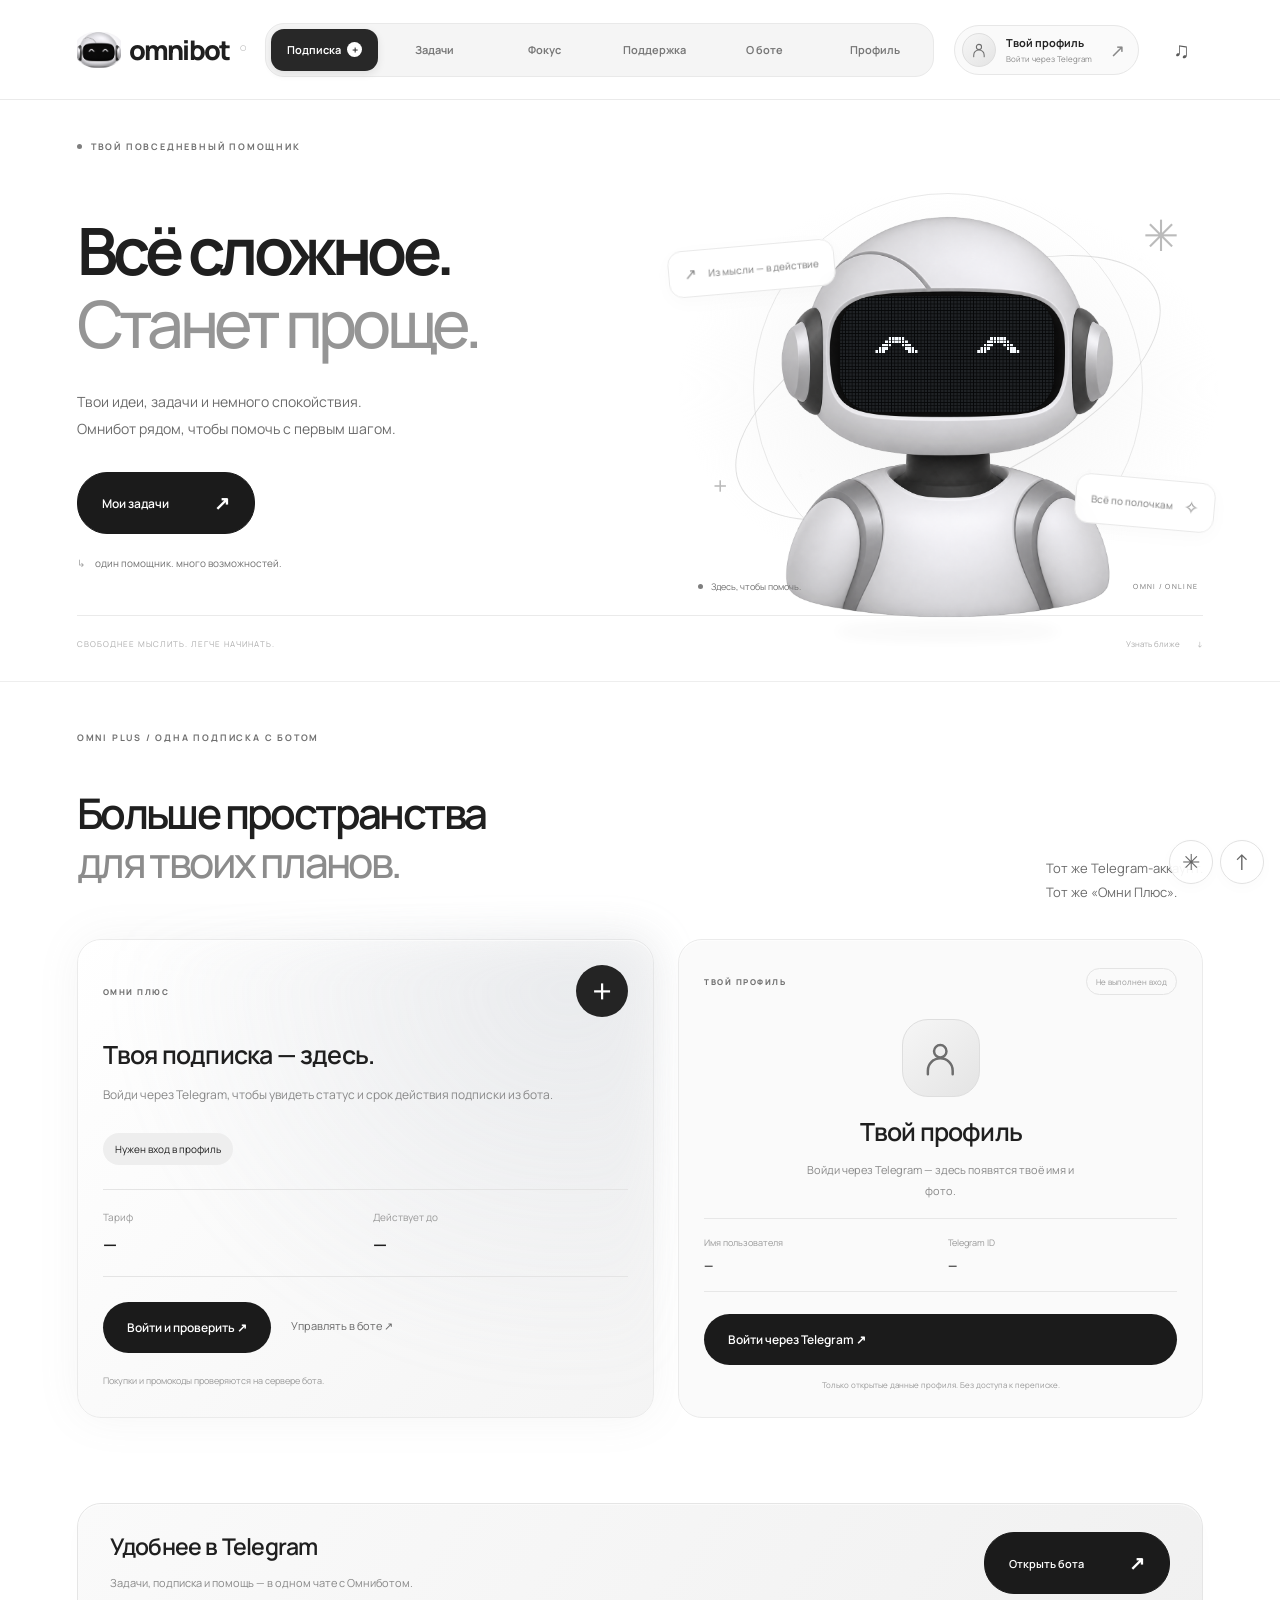
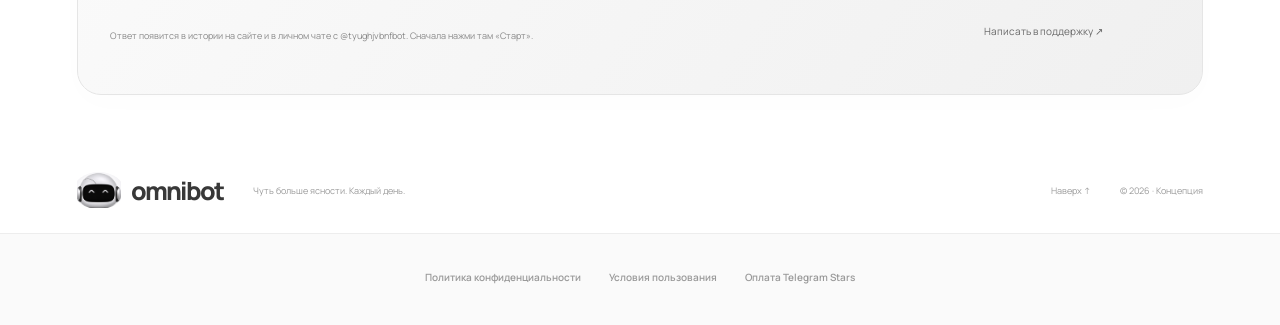
==== commit eb2bd720: "Move legal links below footer to former author credit position" ====
--- a/index.html
+++ b/index.html
@@ -1,4 +1,4 @@
-<!doctype html><html lang="ru"><head><meta charset="UTF-8"><meta name="viewport" content="width=device-width,initial-scale=1"><meta name="theme-color" content="#f7f7f8"><meta name="description" content="Omnibot — твой повседневный помощник. Доска дел, идеи и фокус в одном спокойном пространстве."><title>Omnibot — сложное станет проще</title><link rel="preconnect" href="https://fonts.googleapis.com"><link rel="preconnect" href="https://fonts.gstatic.com" crossorigin><link rel="stylesheet" href="https://fonts.googleapis.com/css2?family=Manrope:wght@400;500;600;700;800&display=swap"><link rel="stylesheet" href="style.css?v=omni-legal-8"><link rel="stylesheet" href="interactions.css?v=omni-legal-8"><link rel="stylesheet" href="profile.css?v=omni-legal-8"><link rel="stylesheet" href="account.css?v=omni-legal-8"><link rel="stylesheet" href="categories.css?v=omni-legal-8"><link rel="icon" type="image/png" href="assets/omnibot-avatar.png"><link rel="stylesheet" href="brand.css?v=omni-legal-8"></head><body><div class="reading-progress" aria-hidden="true"><span></span></div>
+<!doctype html><html lang="ru"><head><meta charset="UTF-8"><meta name="viewport" content="width=device-width,initial-scale=1"><meta name="theme-color" content="#f7f7f8"><meta name="description" content="Omnibot — твой повседневный помощник. Доска дел, идеи и фокус в одном спокойном пространстве."><title>Omnibot — сложное станет проще</title><link rel="preconnect" href="https://fonts.googleapis.com"><link rel="preconnect" href="https://fonts.gstatic.com" crossorigin><link rel="stylesheet" href="https://fonts.googleapis.com/css2?family=Manrope:wght@400;500;600;700;800&display=swap"><link rel="stylesheet" href="style.css?v=omni-footer-9"><link rel="stylesheet" href="interactions.css?v=omni-footer-9"><link rel="stylesheet" href="profile.css?v=omni-footer-9"><link rel="stylesheet" href="account.css?v=omni-footer-9"><link rel="stylesheet" href="categories.css?v=omni-footer-9"><link rel="icon" type="image/png" href="assets/omnibot-avatar.png"><link rel="stylesheet" href="brand.css?v=omni-footer-9"></head><body><div class="reading-progress" aria-hidden="true"><span></span></div>
 <header><a class="logo" href="#"><span class="mini-bot" aria-hidden="true"><img class="brand-robot-image" src="assets/omnibot-avatar.png" alt="" width="1254" height="1254"></span>omnibot<span class="logo-dot">○</span></a><nav id="mainNav" aria-label="Категории сайта"><a href="#subscription">Подписка <span class="nav-plus">+</span></a><a href="#action-lab">Задачи</a><a href="#focus">Фокус</a><a href="#support">Поддержка</a><a href="#possibilities">О боте</a><button id="navOpenProfile" type="button" aria-haspopup="dialog" aria-controls="profileDialog">Профиль</button></nav><button class="profile-trigger" id="profileTrigger" type="button" aria-haspopup="dialog" aria-controls="profileDialog" aria-label="Открыть личный профиль"><span class="profile-avatar profile-avatar-small" id="headerAvatar" aria-hidden="true"><svg viewBox="0 0 24 24" fill="none"><circle cx="12" cy="8" r="3.5"/><path d="M5 21v-2a7 7 0 0 1 14 0v2"/></svg></span><span class="profile-trigger-copy"><strong id="headerProfileName">Твой профиль</strong><small id="headerProfileStatus">Войти через Telegram</small></span><span class="profile-chevron" aria-hidden="true">↗</span></button><button class="sound" aria-label="Включить звук" title="Звук выключен">♫</button><button class="menu-toggle" aria-expanded="false" aria-controls="mainNav" aria-label="Открыть меню"><span></span><span></span></button></header>
 <main><section data-view="home" class="hero"><div class="eyebrow"><i></i> ТВОЙ ПОВСЕДНЕВНЫЙ ПОМОЩНИК</div><div class="hero-grid"><div class="hero-copy"><h1>Всё сложное.<br><span>Станет проще.</span></h1><p>Твои идеи, задачи и немного спокойствия.<br>Омнибот рядом, чтобы помочь с первым шагом.</p><a class="button" href="#action-lab">Мои задачи <span>↗</span></a><div class="hero-note"><span class="little-arrow">↳</span> один помощник. много возможностей.</div></div><div class="hero-art" id="heroArt"><div class="orbit orbit-one"></div><div class="orbit orbit-two"></div><div class="orbit-label label-one"><span class="orbit-label-icon">↗</span> Из мысли — в действие</div><div class="orbit-label label-two">Всё по полочкам <span>✧</span></div><button class="mascot robot-mascot" id="mascot" aria-label="Поздороваться с Омниботом"><span class="character-stage" role="img" aria-label="Белый робот Omnibot: улыбающиеся глаза и голова следуют за курсором"><img class="character-body" src="assets/omnibot.png" alt="" width="1122" height="1402" fetchpriority="high"><span class="character-head" aria-hidden="true"><img src="assets/omnibot.png" alt="" width="1122" height="1402"><svg class="character-eyes pixel-display" viewBox="0 0 1122 1402" aria-hidden="true"><defs><clipPath id="omniScreenClip"><rect x="232" y="345" width="652" height="353" rx="105"/></clipPath><pattern id="omniScreenPixels" width="10" height="10" patternUnits="userSpaceOnUse"><rect width="7.5" height="7.5" fill="#41464b"/></pattern></defs><g clip-path="url(#omniScreenClip)"><rect x="232" y="345" width="652" height="353" fill="#070809" opacity="1"/><rect x="232" y="345" width="652" height="353" fill="url(#omniScreenPixels)" opacity=".42"/>
 <g class="tracking-iris" data-travel="45"><g class="pixel-eyes-open"><rect x="380" y="470" width="8" height="8"/><rect x="390" y="470" width="8" height="8"/><rect x="400" y="470" width="8" height="8"/><rect x="410" y="470" width="8" height="8"/><rect x="420" y="470" width="8" height="8"/><rect x="370" y="480" width="8" height="8"/><rect x="380" y="480" width="8" height="8"/><rect x="390" y="480" width="8" height="8"/><rect x="400" y="480" width="8" height="8"/><rect x="410" y="480" width="8" height="8"/><rect x="420" y="480" width="8" height="8"/><rect x="430" y="480" width="8" height="8"/><rect x="360" y="490" width="8" height="8"/><rect x="370" y="490" width="8" height="8"/><rect x="380" y="490" width="8" height="8"/><rect x="420" y="490" width="8" height="8"/><rect x="430" y="490" width="8" height="8"/><rect x="440" y="490" width="8" height="8"/><rect x="350" y="500" width="8" height="8"/><rect x="360" y="500" width="8" height="8"/><rect x="370" y="500" width="8" height="8"/><rect x="430" y="500" width="8" height="8"/><rect x="440" y="500" width="8" height="8"/><rect x="450" y="500" width="8" height="8"/><rect x="340" y="510" width="8" height="8"/><rect x="350" y="510" width="8" height="8"/><rect x="360" y="510" width="8" height="8"/><rect x="440" y="510" width="8" height="8"/><rect x="450" y="510" width="8" height="8"/><rect x="460" y="510" width="8" height="8"/></g><g class="pixel-eyes-blink"><rect x="345" y="460" width="8" height="8"/><rect x="355" y="460" width="8" height="8"/><rect x="365" y="460" width="8" height="8"/><rect x="375" y="470" width="8" height="8"/><rect x="385" y="470" width="8" height="8"/><rect x="395" y="470" width="8" height="8"/><rect x="405" y="480" width="8" height="8"/><rect x="415" y="480" width="8" height="8"/><rect x="425" y="480" width="8" height="8"/><rect x="435" y="490" width="8" height="8"/><rect x="445" y="490" width="8" height="8"/><rect x="455" y="490" width="8" height="8"/><rect x="405" y="500" width="8" height="8"/><rect x="415" y="500" width="8" height="8"/><rect x="425" y="500" width="8" height="8"/><rect x="375" y="510" width="8" height="8"/><rect x="385" y="510" width="8" height="8"/><rect x="395" y="510" width="8" height="8"/><rect x="345" y="520" width="8" height="8"/><rect x="355" y="520" width="8" height="8"/><rect x="365" y="520" width="8" height="8"/></g></g><g class="tracking-iris" data-travel="45"><g class="pixel-eyes-open"><rect x="690" y="470" width="8" height="8"/><rect x="700" y="470" width="8" height="8"/><rect x="710" y="470" width="8" height="8"/><rect x="720" y="470" width="8" height="8"/><rect x="730" y="470" width="8" height="8"/><rect x="680" y="480" width="8" height="8"/><rect x="690" y="480" width="8" height="8"/><rect x="700" y="480" width="8" height="8"/><rect x="710" y="480" width="8" height="8"/><rect x="720" y="480" width="8" height="8"/><rect x="730" y="480" width="8" height="8"/><rect x="740" y="480" width="8" height="8"/><rect x="670" y="490" width="8" height="8"/><rect x="680" y="490" width="8" height="8"/><rect x="690" y="490" width="8" height="8"/><rect x="730" y="490" width="8" height="8"/><rect x="740" y="490" width="8" height="8"/><rect x="750" y="490" width="8" height="8"/><rect x="660" y="500" width="8" height="8"/><rect x="670" y="500" width="8" height="8"/><rect x="680" y="500" width="8" height="8"/><rect x="740" y="500" width="8" height="8"/><rect x="750" y="500" width="8" height="8"/><rect x="760" y="500" width="8" height="8"/><rect x="650" y="510" width="8" height="8"/><rect x="660" y="510" width="8" height="8"/><rect x="670" y="510" width="8" height="8"/><rect x="750" y="510" width="8" height="8"/><rect x="760" y="510" width="8" height="8"/><rect x="770" y="510" width="8" height="8"/></g><g class="pixel-eyes-blink"><rect x="745" y="460" width="8" height="8"/><rect x="755" y="460" width="8" height="8"/><rect x="765" y="460" width="8" height="8"/><rect x="715" y="470" width="8" height="8"/><rect x="725" y="470" width="8" height="8"/><rect x="735" y="470" width="8" height="8"/><rect x="685" y="480" width="8" height="8"/><rect x="695" y="480" width="8" height="8"/><rect x="705" y="480" width="8" height="8"/><rect x="655" y="490" width="8" height="8"/><rect x="665" y="490" width="8" height="8"/><rect x="675" y="490" width="8" height="8"/><rect x="685" y="500" width="8" height="8"/><rect x="695" y="500" width="8" height="8"/><rect x="705" y="500" width="8" height="8"/><rect x="715" y="510" width="8" height="8"/><rect x="725" y="510" width="8" height="8"/><rect x="735" y="510" width="8" height="8"/><rect x="745" y="520" width="8" height="8"/><rect x="755" y="520" width="8" height="8"/><rect x="765" y="520" width="8" height="8"/></g></g></g></svg></span></span></button><div class="mascot-shadow"></div><span class="spark spark-one">✳</span><span class="spark spark-two">+</span><div class="art-caption"><span class="status-dot"></span><span id="botMood">Здесь, чтобы помочь.</span><span>OMNI / ONLINE</span></div></div></div><div class="hero-bottom"><span>СВОБОДНЕЕ МЫСЛИТЬ. ЛЕГЧЕ НАЧИНАТЬ.</span><a href="#possibilities">Узнать ближе <span>↓</span></a></div></section>
@@ -14,7 +14,7 @@
 
 <section data-view="focus" class="focus-section section" id="focus"><div class="section-label">04 / В ТВОЁМ ТЕМПЕ</div><div class="focus-grid"><div><h2>Время для<br><em>одного дела.</em></h2><p>Выбери одну задачу и дай ей немного времени.<br>Остальное подождёт. Правда.</p><div class="duration-options"><button class="chip selected" data-minutes="5">5 минут</button><button class="chip" data-minutes="15">15 минут</button><button class="chip" data-minutes="25">25 минут</button></div></div><div class="timer-panel"><svg class="timer-ring" viewBox="0 0 250 250" aria-hidden="true"><circle class="track" cx="125" cy="125" r="115"/><circle id="progressRing" cx="125" cy="125" r="115"/></svg><div class="timer-content"><span class="timer-label" id="timerLabel">ТВОЙ МАЛЕНЬКИЙ РЫВОК</span><div id="timer" role="timer">05:00</div><button class="timer-start" id="timerStart">Начать фокус ↗</button><button class="timer-reset" id="timerReset" aria-label="Сбросить таймер">Сбросить</button></div></div></div><div class="breathing-tool"><button class="breath-toggle" id="breathToggle" aria-expanded="false" aria-controls="breathPanel"><span>○</span> Сначала выдохнуть <span>+</span></button><div id="breathPanel" hidden><div class="breath-visual" aria-hidden="true"><span></span><span></span><b>✳</b></div><div><h3 id="breathInstruction" aria-live="polite">Минутка без спешки</h3><p>Мягкий вдох и выдох. Дыши в удобном ритме.</p><button class="chip" id="breathStart">Начать дыхание ↗</button></div></div></div></section>
 <section data-view="support" class="section support-section" id="support"><div class="section-label">ТЕХПОДДЕРЖКА / МЫ РЯДОМ</div><div class="section-heading"><h2>Техподдержка.</h2><p>Напиши о проблеме.<br>Ответим здесь и в Telegram.</p></div><div class="service-grid support-form-grid"><form id="supportForm" class="support-card interactive-card"><label for="supportText">Что случилось?</label><textarea id="supportText" name="text" maxlength="3000" rows="5" placeholder="Что ты делал и что пошло не так?" required></textarea><div class="support-meta"><span>Только это обращение передаётся поддержке.</span><span id="supportCount">0 / 3000</span></div><button class="button" id="sendSupport" type="submit">Войти и написать <span>↗</span></button><p id="supportStatus" role="status">Войди через Telegram, чтобы получить ответ в чат с ботом.</p><div class="support-history-head"><strong>Мои обращения</strong><button id="refreshSupport" class="text-button" type="button">Обновить ↻</button></div><div id="supportHistory" aria-live="polite"><p>Войди, чтобы увидеть ответы поддержки.</p></div></form></div></section><section data-view="about" class="faq section"><div class="section-label">05 / ЕЩЁ ПАРА МОМЕНТОВ</div><h2>Без сложностей.</h2><details><summary>Где работает Омнибот?<span>+</span></summary><p>Омнибот работает в Telegram. На сайте доступны доска дел, генератор первого шага, таймер фокуса, подписка и техподдержка. Открыть бота можно по ссылке внизу любой категории.</p></details><details><summary>Что написать в первую очередь?<span>+</span></summary><p>Расскажи о конкретной задаче: что нужно сделать, к какому сроку и что мешает. Например: «Нужно подготовить презентацию на пятницу, но не знаю, с чего начать».</p></details><details><summary>Где хранятся мои дела?<span>+</span></summary><p>Доска дел сохраняется в этом браузере. Удалить дело можно кнопкой × рядом с ним. Подписка проверяется на сервере бота, а обращения и ответы поддержки доступны после входа через Telegram.</p></details></section>
-<section data-view="about" class="final-cta"><span class="section-label">ТВОЙ ХОД</span><h2>Твой следующий<br><em>шаг — здесь.</em><span class="cta-star">✳</span></h2><a href="#action-lab" class="button">Начать с одного шага <span>↗</span></a></section><section class="section home-telegram" aria-label="Связаться в Telegram"><article class="support-info interactive-card"><span class="support-symbol" aria-hidden="true">↗</span><h3>Удобнее в Telegram</h3><p>Задачи, подписка и помощь — в одном чате с Омниботом.</p><a class="button" href="https://t.me/tyughjvbnfbot" target="_blank" rel="noopener noreferrer">Открыть бота <span>↗</span></a><a class="text-button" href="https://t.me/tyughjvbnfbot?start=support" target="_blank" rel="noopener noreferrer">Написать в поддержку ↗</a><p class="service-note">Ответ появится в истории на сайте и в личном чате с @tyughjvbnfbot. Сначала нажми там «Старт».</p></article></section></main><footer><a class="logo" href="#"><span class="mini-bot" aria-hidden="true"><img class="brand-robot-image" src="assets/omnibot-avatar.png" alt="" width="1254" height="1254"></span>omnibot</a><span>Чуть больше ясности. Каждый день.</span><a href="#">Наверх ↑</a><span>© 2026 · Концепция</span><nav class="footer-legal" aria-label="Правовые документы"><a href="privacy.html">Политика конфиденциальности</a><a href="terms.html">Условия пользования</a><a href="stars.html">Оплата Telegram Stars</a></nav></footer><dialog id="taskUnlockDialog" class="task-unlock-dialog" aria-labelledby="taskUnlockTitle" aria-describedby="taskUnlockDescription"><button class="dialog-close" id="closeTaskUnlock" type="button" aria-label="Закрыть окно">×</button><div class="unlock-symbol" aria-hidden="true">↗</div><span class="card-kicker">ПРОДОЛЖИМ В TELEGRAM</span><h2 id="taskUnlockTitle">Больше места<br>для твоих дел.</h2><p id="taskUnlockDescription">Ты добавил 3 бесплатные задачи. Чтобы разблокировать больше, перейди в нашего Telegram-бота.</p><a class="button unlock-link" id="unlockTaskLink" href="https://t.me/tyughjvbnfbot" target="_blank" rel="noopener noreferrer">Перейти в Telegram <span>↗</span></a><span class="unlock-handle">@tyughjvbnfbot</span><button class="unlock-later" id="laterTaskUnlock" type="button">Пока остаться с тремя задачами</button></dialog><dialog class="profile-dialog" id="profileDialog" aria-labelledby="profileTitle" aria-describedby="profileDescription">
+<section data-view="about" class="final-cta"><span class="section-label">ТВОЙ ХОД</span><h2>Твой следующий<br><em>шаг — здесь.</em><span class="cta-star">✳</span></h2><a href="#action-lab" class="button">Начать с одного шага <span>↗</span></a></section><section class="section home-telegram" aria-label="Связаться в Telegram"><article class="support-info interactive-card"><span class="support-symbol" aria-hidden="true">↗</span><h3>Удобнее в Telegram</h3><p>Задачи, подписка и помощь — в одном чате с Омниботом.</p><a class="button" href="https://t.me/tyughjvbnfbot" target="_blank" rel="noopener noreferrer">Открыть бота <span>↗</span></a><a class="text-button" href="https://t.me/tyughjvbnfbot?start=support" target="_blank" rel="noopener noreferrer">Написать в поддержку ↗</a><p class="service-note">Ответ появится в истории на сайте и в личном чате с @tyughjvbnfbot. Сначала нажми там «Старт».</p></article></section></main><footer><a class="logo" href="#"><span class="mini-bot" aria-hidden="true"><img class="brand-robot-image" src="assets/omnibot-avatar.png" alt="" width="1254" height="1254"></span>omnibot</a><span>Чуть больше ясности. Каждый день.</span><a href="#">Наверх ↑</a><span>© 2026 · Концепция</span></footer><div class="legal-bottom"><nav class="footer-legal" aria-label="Правовые документы"><a href="privacy.html">Политика конфиденциальности</a><a href="terms.html">Условия пользования</a><a href="stars.html">Оплата Telegram Stars</a></nav></div><dialog id="taskUnlockDialog" class="task-unlock-dialog" aria-labelledby="taskUnlockTitle" aria-describedby="taskUnlockDescription"><button class="dialog-close" id="closeTaskUnlock" type="button" aria-label="Закрыть окно">×</button><div class="unlock-symbol" aria-hidden="true">↗</div><span class="card-kicker">ПРОДОЛЖИМ В TELEGRAM</span><h2 id="taskUnlockTitle">Больше места<br>для твоих дел.</h2><p id="taskUnlockDescription">Ты добавил 3 бесплатные задачи. Чтобы разблокировать больше, перейди в нашего Telegram-бота.</p><a class="button unlock-link" id="unlockTaskLink" href="https://t.me/tyughjvbnfbot" target="_blank" rel="noopener noreferrer">Перейти в Telegram <span>↗</span></a><span class="unlock-handle">@tyughjvbnfbot</span><button class="unlock-later" id="laterTaskUnlock" type="button">Пока остаться с тремя задачами</button></dialog><dialog class="profile-dialog" id="profileDialog" aria-labelledby="profileTitle" aria-describedby="profileDescription">
 <button class="dialog-close" id="closeProfile" type="button" aria-label="Закрыть профиль">×</button>
 <span class="card-kicker">ТВОЁ ПРОСТРАНСТВО</span>
 <div class="profile-avatar profile-avatar-large" id="profileAvatar" aria-hidden="true"><svg viewBox="0 0 24 24" fill="none"><circle cx="12" cy="8" r="3.5"/><path d="M5 21v-2a7 7 0 0 1 14 0v2"/></svg></div>
@@ -25,4 +25,4 @@
 <p class="profile-status" id="profileLoginStatus" role="status"></p></div>
 <div id="profileMember" hidden><span class="profile-username" id="profileUsername"></span><span class="profile-telegram-id" id="profileTelegramId"></span><div class="profile-linked"><span>✓</span> Профиль из Telegram</div><a class="button" id="openTelegramProfile" target="_blank" rel="noopener noreferrer">Открыть мой Telegram <span>↗</span></a><button class="profile-logout" id="profileLogout" type="button">Выйти из профиля</button></div>
 <p class="profile-local-note">Дела сохраняются в этом браузере.<br>Подписка и поддержка связаны с ботом.</p>
-</dialog><div id="toast" role="status"></div><canvas id="confetti" aria-hidden="true"></canvas><div class="utility-dock"><button id="motionToggle" aria-label="Уменьшить анимации" aria-pressed="false" title="Уменьшить анимации">✳</button><a id="backTop" href="#" aria-label="Наверх" title="Наверх">↑</a></div><script src="script.js?v=omni-legal-8"></script><script src="interactions.js?v=omni-legal-8"></script><script src="profile.js?v=omni-legal-8"></script><script src="account.js?v=omni-legal-8"></script><script src="categories.js?v=omni-legal-8"></script></body></html>
+</dialog><div id="toast" role="status"></div><canvas id="confetti" aria-hidden="true"></canvas><div class="utility-dock"><button id="motionToggle" aria-label="Уменьшить анимации" aria-pressed="false" title="Уменьшить анимации">✳</button><a id="backTop" href="#" aria-label="Наверх" title="Наверх">↑</a></div><script src="script.js?v=omni-footer-9"></script><script src="interactions.js?v=omni-footer-9"></script><script src="profile.js?v=omni-footer-9"></script><script src="account.js?v=omni-footer-9"></script><script src="categories.js?v=omni-footer-9"></script></body></html>
--- a/brand.css
+++ b/brand.css
@@ -15,3 +15,6 @@
 @media(max-width:360px){header .profile-trigger-copy strong{max-width:62px;font-size:9px}}
 header #mainNav #navOpenProfile{display:flex;align-items:center;justify-content:center;flex:1;padding:11px 10px;min-height:42px;border:0;border-radius:13px;background:transparent;color:#777;font-size:11px;font-weight:650;line-height:1.25;white-space:nowrap;transition:background .22s,color .22s}header #mainNav #navOpenProfile:hover{background:#e9e9e9;color:#222}header #mainNav #navOpenProfile:focus-visible{outline-offset:2px}@media(min-width:761px) and (max-width:1100px){header #mainNav #navOpenProfile{font-size:10px;padding-inline:7px}}@media(max-width:760px){header #mainNav #navOpenProfile{font-size:11px;min-height:38px;padding:9px 5px;border-radius:12px}}
 footer{flex-wrap:wrap;row-gap:20px}footer .footer-legal{display:flex;flex:0 0 100%;justify-content:center;flex-wrap:wrap;gap:12px 25px;border-top:1px solid #eee;padding-top:20px;font-size:10px;line-height:1.8;color:#929292}footer .footer-legal a:hover{color:#222;text-decoration:underline;text-underline-offset:4px}@media(max-width:760px){footer .footer-legal{justify-content:flex-start;flex-direction:column;gap:10px;padding-top:18px}}
+
+/* Legal links occupy the former author-credit position below the footer. */
+.legal-bottom{width:100%;border-top:1px solid #ededed;background:#fafafa;padding:20px 6% 25px}.legal-bottom .footer-legal{max-width:1200px;margin:0 auto;display:flex;justify-content:center;align-items:center;flex-wrap:wrap;gap:12px 28px;font-size:10px;line-height:1.8;color:#999}.legal-bottom a:hover{color:#222;text-decoration:underline;text-underline-offset:4px}footer{padding-bottom:25px}@media(max-width:760px){.legal-bottom{padding:18px 6% 25px}.legal-bottom .footer-legal{flex-direction:column;gap:9px;text-align:center}}
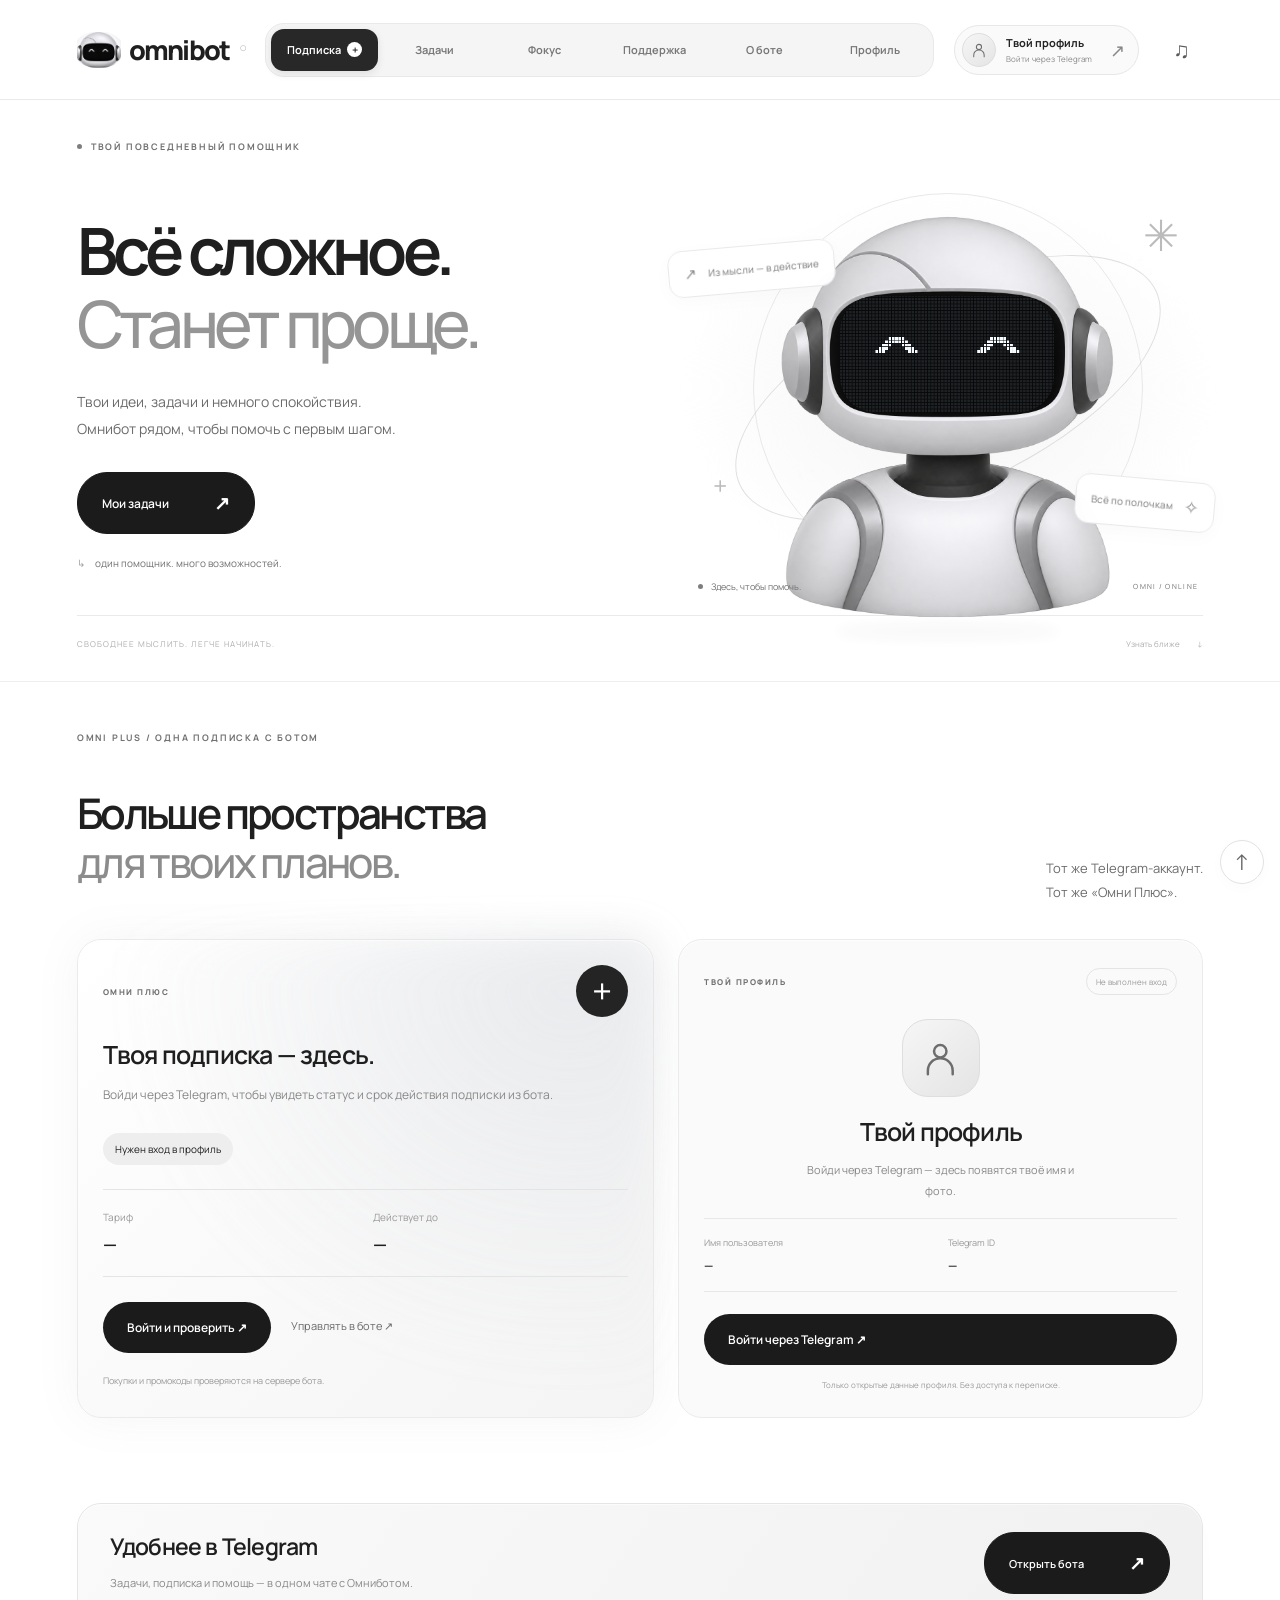
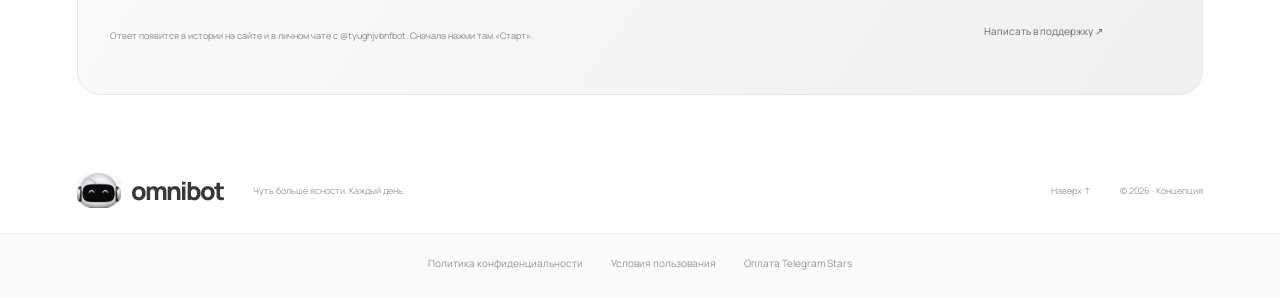
==== commit d22fd30d: "Fix bottom legal links positioning and remove motion toggle" ====
--- a/index.html
+++ b/index.html
@@ -1,4 +1,4 @@
-<!doctype html><html lang="ru"><head><meta charset="UTF-8"><meta name="viewport" content="width=device-width,initial-scale=1"><meta name="theme-color" content="#f7f7f8"><meta name="description" content="Omnibot — твой повседневный помощник. Доска дел, идеи и фокус в одном спокойном пространстве."><title>Omnibot — сложное станет проще</title><link rel="preconnect" href="https://fonts.googleapis.com"><link rel="preconnect" href="https://fonts.gstatic.com" crossorigin><link rel="stylesheet" href="https://fonts.googleapis.com/css2?family=Manrope:wght@400;500;600;700;800&display=swap"><link rel="stylesheet" href="style.css?v=omni-footer-9"><link rel="stylesheet" href="interactions.css?v=omni-footer-9"><link rel="stylesheet" href="profile.css?v=omni-footer-9"><link rel="stylesheet" href="account.css?v=omni-footer-9"><link rel="stylesheet" href="categories.css?v=omni-footer-9"><link rel="icon" type="image/png" href="assets/omnibot-avatar.png"><link rel="stylesheet" href="brand.css?v=omni-footer-9"></head><body><div class="reading-progress" aria-hidden="true"><span></span></div>
+<!doctype html><html lang="ru"><head><meta charset="UTF-8"><meta name="viewport" content="width=device-width,initial-scale=1"><meta name="theme-color" content="#f7f7f8"><meta name="description" content="Omnibot — твой повседневный помощник. Доска дел, идеи и фокус в одном спокойном пространстве."><title>Omnibot — сложное станет проще</title><link rel="preconnect" href="https://fonts.googleapis.com"><link rel="preconnect" href="https://fonts.gstatic.com" crossorigin><link rel="stylesheet" href="https://fonts.googleapis.com/css2?family=Manrope:wght@400;500;600;700;800&display=swap"><link rel="stylesheet" href="style.css?v=omni-bottom-10"><link rel="stylesheet" href="interactions.css?v=omni-bottom-10"><link rel="stylesheet" href="profile.css?v=omni-bottom-10"><link rel="stylesheet" href="account.css?v=omni-bottom-10"><link rel="stylesheet" href="categories.css?v=omni-bottom-10"><link rel="icon" type="image/png" href="assets/omnibot-avatar.png"><link rel="stylesheet" href="brand.css?v=omni-bottom-10"></head><body><div class="reading-progress" aria-hidden="true"><span></span></div>
 <header><a class="logo" href="#"><span class="mini-bot" aria-hidden="true"><img class="brand-robot-image" src="assets/omnibot-avatar.png" alt="" width="1254" height="1254"></span>omnibot<span class="logo-dot">○</span></a><nav id="mainNav" aria-label="Категории сайта"><a href="#subscription">Подписка <span class="nav-plus">+</span></a><a href="#action-lab">Задачи</a><a href="#focus">Фокус</a><a href="#support">Поддержка</a><a href="#possibilities">О боте</a><button id="navOpenProfile" type="button" aria-haspopup="dialog" aria-controls="profileDialog">Профиль</button></nav><button class="profile-trigger" id="profileTrigger" type="button" aria-haspopup="dialog" aria-controls="profileDialog" aria-label="Открыть личный профиль"><span class="profile-avatar profile-avatar-small" id="headerAvatar" aria-hidden="true"><svg viewBox="0 0 24 24" fill="none"><circle cx="12" cy="8" r="3.5"/><path d="M5 21v-2a7 7 0 0 1 14 0v2"/></svg></span><span class="profile-trigger-copy"><strong id="headerProfileName">Твой профиль</strong><small id="headerProfileStatus">Войти через Telegram</small></span><span class="profile-chevron" aria-hidden="true">↗</span></button><button class="sound" aria-label="Включить звук" title="Звук выключен">♫</button><button class="menu-toggle" aria-expanded="false" aria-controls="mainNav" aria-label="Открыть меню"><span></span><span></span></button></header>
 <main><section data-view="home" class="hero"><div class="eyebrow"><i></i> ТВОЙ ПОВСЕДНЕВНЫЙ ПОМОЩНИК</div><div class="hero-grid"><div class="hero-copy"><h1>Всё сложное.<br><span>Станет проще.</span></h1><p>Твои идеи, задачи и немного спокойствия.<br>Омнибот рядом, чтобы помочь с первым шагом.</p><a class="button" href="#action-lab">Мои задачи <span>↗</span></a><div class="hero-note"><span class="little-arrow">↳</span> один помощник. много возможностей.</div></div><div class="hero-art" id="heroArt"><div class="orbit orbit-one"></div><div class="orbit orbit-two"></div><div class="orbit-label label-one"><span class="orbit-label-icon">↗</span> Из мысли — в действие</div><div class="orbit-label label-two">Всё по полочкам <span>✧</span></div><button class="mascot robot-mascot" id="mascot" aria-label="Поздороваться с Омниботом"><span class="character-stage" role="img" aria-label="Белый робот Omnibot: улыбающиеся глаза и голова следуют за курсором"><img class="character-body" src="assets/omnibot.png" alt="" width="1122" height="1402" fetchpriority="high"><span class="character-head" aria-hidden="true"><img src="assets/omnibot.png" alt="" width="1122" height="1402"><svg class="character-eyes pixel-display" viewBox="0 0 1122 1402" aria-hidden="true"><defs><clipPath id="omniScreenClip"><rect x="232" y="345" width="652" height="353" rx="105"/></clipPath><pattern id="omniScreenPixels" width="10" height="10" patternUnits="userSpaceOnUse"><rect width="7.5" height="7.5" fill="#41464b"/></pattern></defs><g clip-path="url(#omniScreenClip)"><rect x="232" y="345" width="652" height="353" fill="#070809" opacity="1"/><rect x="232" y="345" width="652" height="353" fill="url(#omniScreenPixels)" opacity=".42"/>
 <g class="tracking-iris" data-travel="45"><g class="pixel-eyes-open"><rect x="380" y="470" width="8" height="8"/><rect x="390" y="470" width="8" height="8"/><rect x="400" y="470" width="8" height="8"/><rect x="410" y="470" width="8" height="8"/><rect x="420" y="470" width="8" height="8"/><rect x="370" y="480" width="8" height="8"/><rect x="380" y="480" width="8" height="8"/><rect x="390" y="480" width="8" height="8"/><rect x="400" y="480" width="8" height="8"/><rect x="410" y="480" width="8" height="8"/><rect x="420" y="480" width="8" height="8"/><rect x="430" y="480" width="8" height="8"/><rect x="360" y="490" width="8" height="8"/><rect x="370" y="490" width="8" height="8"/><rect x="380" y="490" width="8" height="8"/><rect x="420" y="490" width="8" height="8"/><rect x="430" y="490" width="8" height="8"/><rect x="440" y="490" width="8" height="8"/><rect x="350" y="500" width="8" height="8"/><rect x="360" y="500" width="8" height="8"/><rect x="370" y="500" width="8" height="8"/><rect x="430" y="500" width="8" height="8"/><rect x="440" y="500" width="8" height="8"/><rect x="450" y="500" width="8" height="8"/><rect x="340" y="510" width="8" height="8"/><rect x="350" y="510" width="8" height="8"/><rect x="360" y="510" width="8" height="8"/><rect x="440" y="510" width="8" height="8"/><rect x="450" y="510" width="8" height="8"/><rect x="460" y="510" width="8" height="8"/></g><g class="pixel-eyes-blink"><rect x="345" y="460" width="8" height="8"/><rect x="355" y="460" width="8" height="8"/><rect x="365" y="460" width="8" height="8"/><rect x="375" y="470" width="8" height="8"/><rect x="385" y="470" width="8" height="8"/><rect x="395" y="470" width="8" height="8"/><rect x="405" y="480" width="8" height="8"/><rect x="415" y="480" width="8" height="8"/><rect x="425" y="480" width="8" height="8"/><rect x="435" y="490" width="8" height="8"/><rect x="445" y="490" width="8" height="8"/><rect x="455" y="490" width="8" height="8"/><rect x="405" y="500" width="8" height="8"/><rect x="415" y="500" width="8" height="8"/><rect x="425" y="500" width="8" height="8"/><rect x="375" y="510" width="8" height="8"/><rect x="385" y="510" width="8" height="8"/><rect x="395" y="510" width="8" height="8"/><rect x="345" y="520" width="8" height="8"/><rect x="355" y="520" width="8" height="8"/><rect x="365" y="520" width="8" height="8"/></g></g><g class="tracking-iris" data-travel="45"><g class="pixel-eyes-open"><rect x="690" y="470" width="8" height="8"/><rect x="700" y="470" width="8" height="8"/><rect x="710" y="470" width="8" height="8"/><rect x="720" y="470" width="8" height="8"/><rect x="730" y="470" width="8" height="8"/><rect x="680" y="480" width="8" height="8"/><rect x="690" y="480" width="8" height="8"/><rect x="700" y="480" width="8" height="8"/><rect x="710" y="480" width="8" height="8"/><rect x="720" y="480" width="8" height="8"/><rect x="730" y="480" width="8" height="8"/><rect x="740" y="480" width="8" height="8"/><rect x="670" y="490" width="8" height="8"/><rect x="680" y="490" width="8" height="8"/><rect x="690" y="490" width="8" height="8"/><rect x="730" y="490" width="8" height="8"/><rect x="740" y="490" width="8" height="8"/><rect x="750" y="490" width="8" height="8"/><rect x="660" y="500" width="8" height="8"/><rect x="670" y="500" width="8" height="8"/><rect x="680" y="500" width="8" height="8"/><rect x="740" y="500" width="8" height="8"/><rect x="750" y="500" width="8" height="8"/><rect x="760" y="500" width="8" height="8"/><rect x="650" y="510" width="8" height="8"/><rect x="660" y="510" width="8" height="8"/><rect x="670" y="510" width="8" height="8"/><rect x="750" y="510" width="8" height="8"/><rect x="760" y="510" width="8" height="8"/><rect x="770" y="510" width="8" height="8"/></g><g class="pixel-eyes-blink"><rect x="745" y="460" width="8" height="8"/><rect x="755" y="460" width="8" height="8"/><rect x="765" y="460" width="8" height="8"/><rect x="715" y="470" width="8" height="8"/><rect x="725" y="470" width="8" height="8"/><rect x="735" y="470" width="8" height="8"/><rect x="685" y="480" width="8" height="8"/><rect x="695" y="480" width="8" height="8"/><rect x="705" y="480" width="8" height="8"/><rect x="655" y="490" width="8" height="8"/><rect x="665" y="490" width="8" height="8"/><rect x="675" y="490" width="8" height="8"/><rect x="685" y="500" width="8" height="8"/><rect x="695" y="500" width="8" height="8"/><rect x="705" y="500" width="8" height="8"/><rect x="715" y="510" width="8" height="8"/><rect x="725" y="510" width="8" height="8"/><rect x="735" y="510" width="8" height="8"/><rect x="745" y="520" width="8" height="8"/><rect x="755" y="520" width="8" height="8"/><rect x="765" y="520" width="8" height="8"/></g></g></g></svg></span></span></button><div class="mascot-shadow"></div><span class="spark spark-one">✳</span><span class="spark spark-two">+</span><div class="art-caption"><span class="status-dot"></span><span id="botMood">Здесь, чтобы помочь.</span><span>OMNI / ONLINE</span></div></div></div><div class="hero-bottom"><span>СВОБОДНЕЕ МЫСЛИТЬ. ЛЕГЧЕ НАЧИНАТЬ.</span><a href="#possibilities">Узнать ближе <span>↓</span></a></div></section>
@@ -14,7 +14,7 @@
 
 <section data-view="focus" class="focus-section section" id="focus"><div class="section-label">04 / В ТВОЁМ ТЕМПЕ</div><div class="focus-grid"><div><h2>Время для<br><em>одного дела.</em></h2><p>Выбери одну задачу и дай ей немного времени.<br>Остальное подождёт. Правда.</p><div class="duration-options"><button class="chip selected" data-minutes="5">5 минут</button><button class="chip" data-minutes="15">15 минут</button><button class="chip" data-minutes="25">25 минут</button></div></div><div class="timer-panel"><svg class="timer-ring" viewBox="0 0 250 250" aria-hidden="true"><circle class="track" cx="125" cy="125" r="115"/><circle id="progressRing" cx="125" cy="125" r="115"/></svg><div class="timer-content"><span class="timer-label" id="timerLabel">ТВОЙ МАЛЕНЬКИЙ РЫВОК</span><div id="timer" role="timer">05:00</div><button class="timer-start" id="timerStart">Начать фокус ↗</button><button class="timer-reset" id="timerReset" aria-label="Сбросить таймер">Сбросить</button></div></div></div><div class="breathing-tool"><button class="breath-toggle" id="breathToggle" aria-expanded="false" aria-controls="breathPanel"><span>○</span> Сначала выдохнуть <span>+</span></button><div id="breathPanel" hidden><div class="breath-visual" aria-hidden="true"><span></span><span></span><b>✳</b></div><div><h3 id="breathInstruction" aria-live="polite">Минутка без спешки</h3><p>Мягкий вдох и выдох. Дыши в удобном ритме.</p><button class="chip" id="breathStart">Начать дыхание ↗</button></div></div></div></section>
 <section data-view="support" class="section support-section" id="support"><div class="section-label">ТЕХПОДДЕРЖКА / МЫ РЯДОМ</div><div class="section-heading"><h2>Техподдержка.</h2><p>Напиши о проблеме.<br>Ответим здесь и в Telegram.</p></div><div class="service-grid support-form-grid"><form id="supportForm" class="support-card interactive-card"><label for="supportText">Что случилось?</label><textarea id="supportText" name="text" maxlength="3000" rows="5" placeholder="Что ты делал и что пошло не так?" required></textarea><div class="support-meta"><span>Только это обращение передаётся поддержке.</span><span id="supportCount">0 / 3000</span></div><button class="button" id="sendSupport" type="submit">Войти и написать <span>↗</span></button><p id="supportStatus" role="status">Войди через Telegram, чтобы получить ответ в чат с ботом.</p><div class="support-history-head"><strong>Мои обращения</strong><button id="refreshSupport" class="text-button" type="button">Обновить ↻</button></div><div id="supportHistory" aria-live="polite"><p>Войди, чтобы увидеть ответы поддержки.</p></div></form></div></section><section data-view="about" class="faq section"><div class="section-label">05 / ЕЩЁ ПАРА МОМЕНТОВ</div><h2>Без сложностей.</h2><details><summary>Где работает Омнибот?<span>+</span></summary><p>Омнибот работает в Telegram. На сайте доступны доска дел, генератор первого шага, таймер фокуса, подписка и техподдержка. Открыть бота можно по ссылке внизу любой категории.</p></details><details><summary>Что написать в первую очередь?<span>+</span></summary><p>Расскажи о конкретной задаче: что нужно сделать, к какому сроку и что мешает. Например: «Нужно подготовить презентацию на пятницу, но не знаю, с чего начать».</p></details><details><summary>Где хранятся мои дела?<span>+</span></summary><p>Доска дел сохраняется в этом браузере. Удалить дело можно кнопкой × рядом с ним. Подписка проверяется на сервере бота, а обращения и ответы поддержки доступны после входа через Telegram.</p></details></section>
-<section data-view="about" class="final-cta"><span class="section-label">ТВОЙ ХОД</span><h2>Твой следующий<br><em>шаг — здесь.</em><span class="cta-star">✳</span></h2><a href="#action-lab" class="button">Начать с одного шага <span>↗</span></a></section><section class="section home-telegram" aria-label="Связаться в Telegram"><article class="support-info interactive-card"><span class="support-symbol" aria-hidden="true">↗</span><h3>Удобнее в Telegram</h3><p>Задачи, подписка и помощь — в одном чате с Омниботом.</p><a class="button" href="https://t.me/tyughjvbnfbot" target="_blank" rel="noopener noreferrer">Открыть бота <span>↗</span></a><a class="text-button" href="https://t.me/tyughjvbnfbot?start=support" target="_blank" rel="noopener noreferrer">Написать в поддержку ↗</a><p class="service-note">Ответ появится в истории на сайте и в личном чате с @tyughjvbnfbot. Сначала нажми там «Старт».</p></article></section></main><footer><a class="logo" href="#"><span class="mini-bot" aria-hidden="true"><img class="brand-robot-image" src="assets/omnibot-avatar.png" alt="" width="1254" height="1254"></span>omnibot</a><span>Чуть больше ясности. Каждый день.</span><a href="#">Наверх ↑</a><span>© 2026 · Концепция</span></footer><div class="legal-bottom"><nav class="footer-legal" aria-label="Правовые документы"><a href="privacy.html">Политика конфиденциальности</a><a href="terms.html">Условия пользования</a><a href="stars.html">Оплата Telegram Stars</a></nav></div><dialog id="taskUnlockDialog" class="task-unlock-dialog" aria-labelledby="taskUnlockTitle" aria-describedby="taskUnlockDescription"><button class="dialog-close" id="closeTaskUnlock" type="button" aria-label="Закрыть окно">×</button><div class="unlock-symbol" aria-hidden="true">↗</div><span class="card-kicker">ПРОДОЛЖИМ В TELEGRAM</span><h2 id="taskUnlockTitle">Больше места<br>для твоих дел.</h2><p id="taskUnlockDescription">Ты добавил 3 бесплатные задачи. Чтобы разблокировать больше, перейди в нашего Telegram-бота.</p><a class="button unlock-link" id="unlockTaskLink" href="https://t.me/tyughjvbnfbot" target="_blank" rel="noopener noreferrer">Перейти в Telegram <span>↗</span></a><span class="unlock-handle">@tyughjvbnfbot</span><button class="unlock-later" id="laterTaskUnlock" type="button">Пока остаться с тремя задачами</button></dialog><dialog class="profile-dialog" id="profileDialog" aria-labelledby="profileTitle" aria-describedby="profileDescription">
+<section data-view="about" class="final-cta"><span class="section-label">ТВОЙ ХОД</span><h2>Твой следующий<br><em>шаг — здесь.</em><span class="cta-star">✳</span></h2><a href="#action-lab" class="button">Начать с одного шага <span>↗</span></a></section><section class="section home-telegram" aria-label="Связаться в Telegram"><article class="support-info interactive-card"><span class="support-symbol" aria-hidden="true">↗</span><h3>Удобнее в Telegram</h3><p>Задачи, подписка и помощь — в одном чате с Омниботом.</p><a class="button" href="https://t.me/tyughjvbnfbot" target="_blank" rel="noopener noreferrer">Открыть бота <span>↗</span></a><a class="text-button" href="https://t.me/tyughjvbnfbot?start=support" target="_blank" rel="noopener noreferrer">Написать в поддержку ↗</a><p class="service-note">Ответ появится в истории на сайте и в личном чате с @tyughjvbnfbot. Сначала нажми там «Старт».</p></article></section></main><footer><a class="logo" href="#"><span class="mini-bot" aria-hidden="true"><img class="brand-robot-image" src="assets/omnibot-avatar.png" alt="" width="1254" height="1254"></span>omnibot</a><span>Чуть больше ясности. Каждый день.</span><a href="#">Наверх ↑</a><span>© 2026 · Концепция</span></footer><div class="legal-bottom"><div class="footer-legal" role="navigation" aria-label="Правовые документы"><a href="privacy.html">Политика конфиденциальности</a><a href="terms.html">Условия пользования</a><a href="stars.html">Оплата Telegram Stars</a></div></div><dialog id="taskUnlockDialog" class="task-unlock-dialog" aria-labelledby="taskUnlockTitle" aria-describedby="taskUnlockDescription"><button class="dialog-close" id="closeTaskUnlock" type="button" aria-label="Закрыть окно">×</button><div class="unlock-symbol" aria-hidden="true">↗</div><span class="card-kicker">ПРОДОЛЖИМ В TELEGRAM</span><h2 id="taskUnlockTitle">Больше места<br>для твоих дел.</h2><p id="taskUnlockDescription">Ты добавил 3 бесплатные задачи. Чтобы разблокировать больше, перейди в нашего Telegram-бота.</p><a class="button unlock-link" id="unlockTaskLink" href="https://t.me/tyughjvbnfbot" target="_blank" rel="noopener noreferrer">Перейти в Telegram <span>↗</span></a><span class="unlock-handle">@tyughjvbnfbot</span><button class="unlock-later" id="laterTaskUnlock" type="button">Пока остаться с тремя задачами</button></dialog><dialog class="profile-dialog" id="profileDialog" aria-labelledby="profileTitle" aria-describedby="profileDescription">
 <button class="dialog-close" id="closeProfile" type="button" aria-label="Закрыть профиль">×</button>
 <span class="card-kicker">ТВОЁ ПРОСТРАНСТВО</span>
 <div class="profile-avatar profile-avatar-large" id="profileAvatar" aria-hidden="true"><svg viewBox="0 0 24 24" fill="none"><circle cx="12" cy="8" r="3.5"/><path d="M5 21v-2a7 7 0 0 1 14 0v2"/></svg></div>
@@ -25,4 +25,4 @@
 <p class="profile-status" id="profileLoginStatus" role="status"></p></div>
 <div id="profileMember" hidden><span class="profile-username" id="profileUsername"></span><span class="profile-telegram-id" id="profileTelegramId"></span><div class="profile-linked"><span>✓</span> Профиль из Telegram</div><a class="button" id="openTelegramProfile" target="_blank" rel="noopener noreferrer">Открыть мой Telegram <span>↗</span></a><button class="profile-logout" id="profileLogout" type="button">Выйти из профиля</button></div>
 <p class="profile-local-note">Дела сохраняются в этом браузере.<br>Подписка и поддержка связаны с ботом.</p>
-</dialog><div id="toast" role="status"></div><canvas id="confetti" aria-hidden="true"></canvas><div class="utility-dock"><button id="motionToggle" aria-label="Уменьшить анимации" aria-pressed="false" title="Уменьшить анимации">✳</button><a id="backTop" href="#" aria-label="Наверх" title="Наверх">↑</a></div><script src="script.js?v=omni-footer-9"></script><script src="interactions.js?v=omni-footer-9"></script><script src="profile.js?v=omni-footer-9"></script><script src="account.js?v=omni-footer-9"></script><script src="categories.js?v=omni-footer-9"></script></body></html>
+</dialog><div id="toast" role="status"></div><canvas id="confetti" aria-hidden="true"></canvas><div class="utility-dock"><a id="backTop" href="#" aria-label="Наверх" title="Наверх">↑</a></div><script src="script.js?v=omni-bottom-10"></script><script src="interactions.js?v=omni-bottom-10"></script><script src="profile.js?v=omni-bottom-10"></script><script src="account.js?v=omni-bottom-10"></script><script src="categories.js?v=omni-bottom-10"></script></body></html>
--- a/brand.css
+++ b/brand.css
@@ -18,3 +18,6 @@
 
 /* Legal links occupy the former author-credit position below the footer. */
 .legal-bottom{width:100%;border-top:1px solid #ededed;background:#fafafa;padding:20px 6% 25px}.legal-bottom .footer-legal{max-width:1200px;margin:0 auto;display:flex;justify-content:center;align-items:center;flex-wrap:wrap;gap:12px 28px;font-size:10px;line-height:1.8;color:#999}.legal-bottom a:hover{color:#222;text-decoration:underline;text-underline-offset:4px}footer{padding-bottom:25px}@media(max-width:760px){.legal-bottom{padding:18px 6% 25px}.legal-bottom .footer-legal{flex-direction:column;gap:9px;text-align:center}}
+
+/* Footer documents are normal flow content, independent of all header nav styles. */
+.legal-bottom{position:static;inset:auto;display:block;clear:both}.legal-bottom .footer-legal{position:static!important;inset:auto!important;display:flex;flex-direction:row;justify-content:center;align-items:center;width:auto;max-width:1200px;margin:0 auto;padding:0;border:0;box-shadow:none;background:transparent;gap:12px 28px}.legal-bottom .footer-legal a{position:static;display:inline-block;margin:0;padding:0;min-height:0;font-size:10px;line-height:1.8;color:#929292;white-space:normal}.legal-bottom .footer-legal a:after{display:none}@media(max-width:760px){.legal-bottom .footer-legal{flex-direction:column;gap:10px}.legal-bottom .footer-legal a{font-size:11px}}
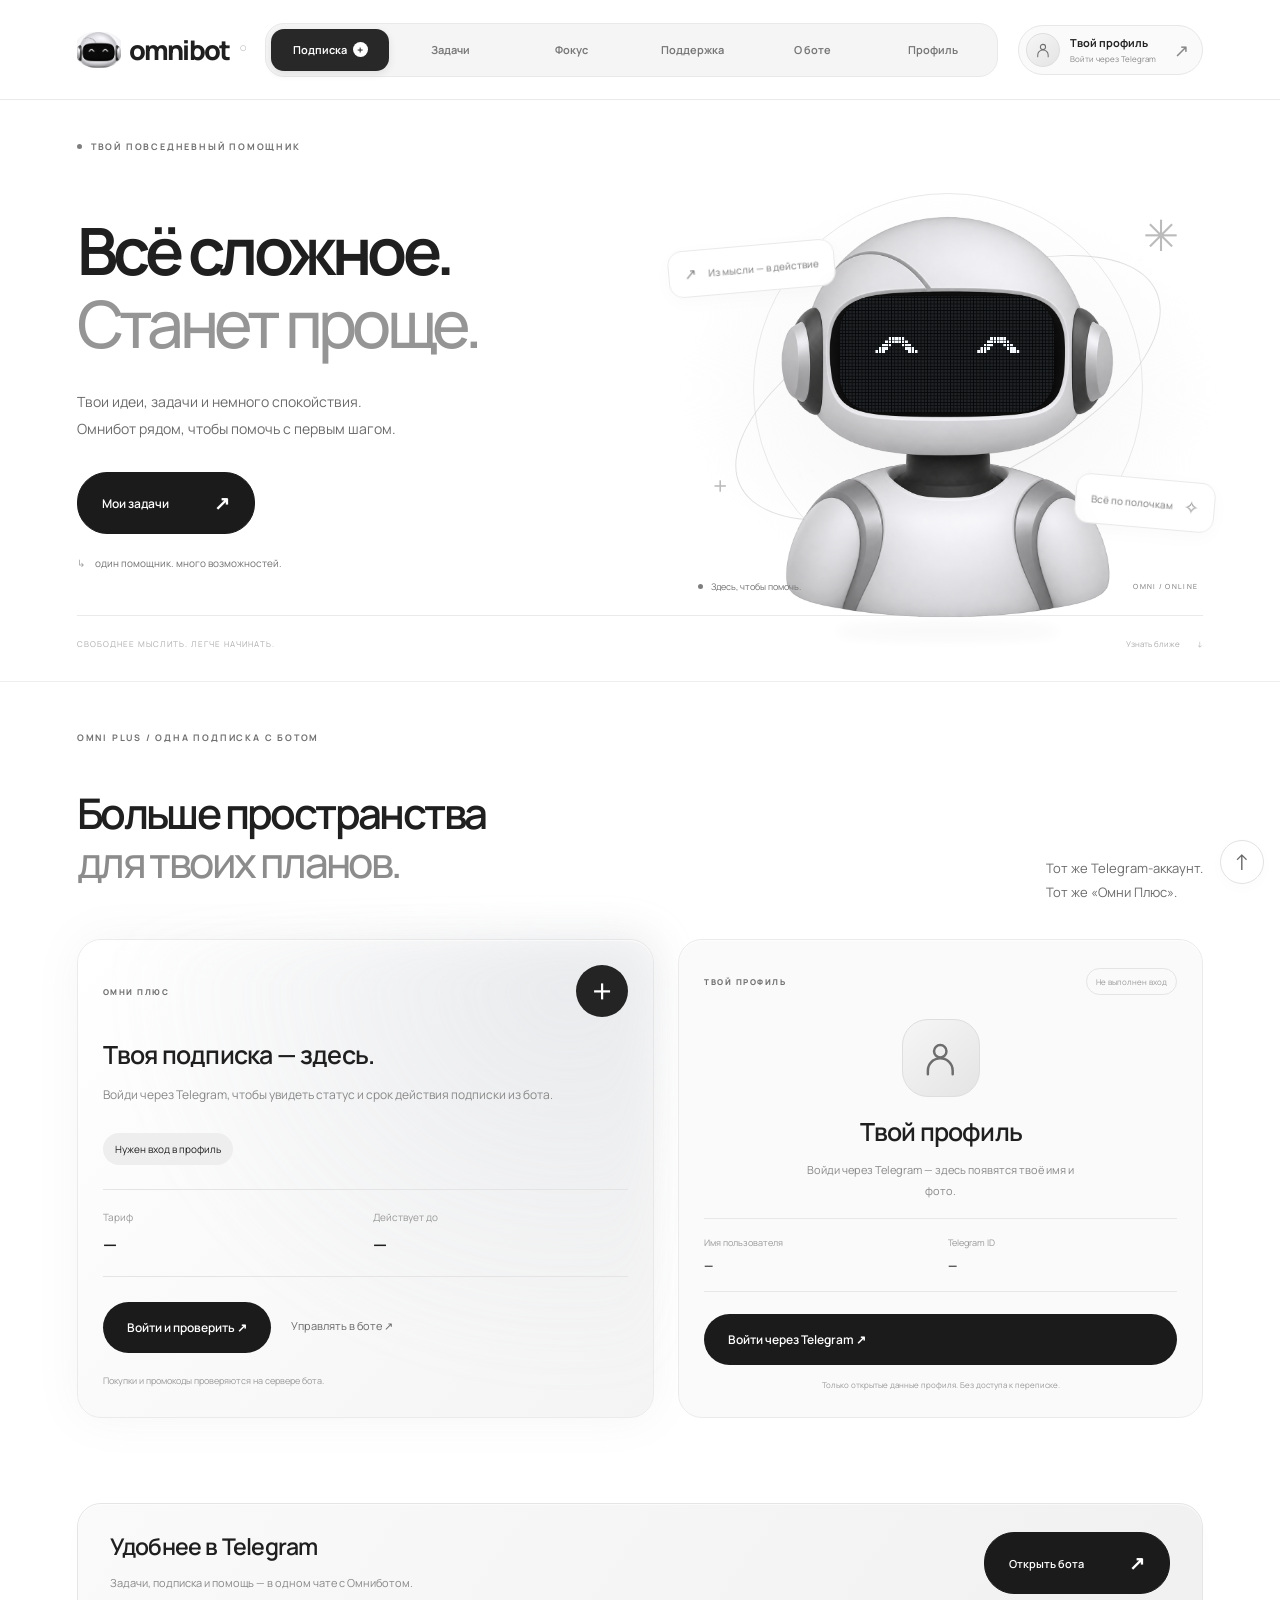
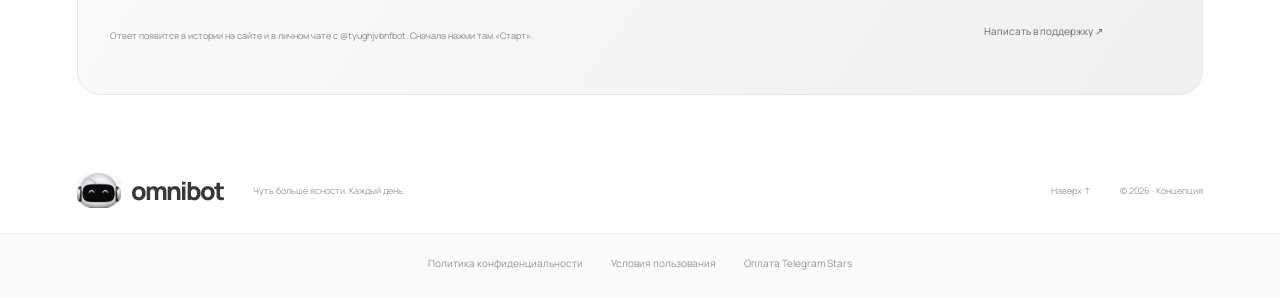
==== commit 79e19bbf: "Remove all website audio and sound control" ====
--- a/index.html
+++ b/index.html
@@ -1,5 +1,5 @@
-<!doctype html><html lang="ru"><head><meta charset="UTF-8"><meta name="viewport" content="width=device-width,initial-scale=1"><meta name="theme-color" content="#f7f7f8"><meta name="description" content="Omnibot — твой повседневный помощник. Доска дел, идеи и фокус в одном спокойном пространстве."><title>Omnibot — сложное станет проще</title><link rel="preconnect" href="https://fonts.googleapis.com"><link rel="preconnect" href="https://fonts.gstatic.com" crossorigin><link rel="stylesheet" href="https://fonts.googleapis.com/css2?family=Manrope:wght@400;500;600;700;800&display=swap"><link rel="stylesheet" href="style.css?v=omni-bottom-10"><link rel="stylesheet" href="interactions.css?v=omni-bottom-10"><link rel="stylesheet" href="profile.css?v=omni-bottom-10"><link rel="stylesheet" href="account.css?v=omni-bottom-10"><link rel="stylesheet" href="categories.css?v=omni-bottom-10"><link rel="icon" type="image/png" href="assets/omnibot-avatar.png"><link rel="stylesheet" href="brand.css?v=omni-bottom-10"></head><body><div class="reading-progress" aria-hidden="true"><span></span></div>
-<header><a class="logo" href="#"><span class="mini-bot" aria-hidden="true"><img class="brand-robot-image" src="assets/omnibot-avatar.png" alt="" width="1254" height="1254"></span>omnibot<span class="logo-dot">○</span></a><nav id="mainNav" aria-label="Категории сайта"><a href="#subscription">Подписка <span class="nav-plus">+</span></a><a href="#action-lab">Задачи</a><a href="#focus">Фокус</a><a href="#support">Поддержка</a><a href="#possibilities">О боте</a><button id="navOpenProfile" type="button" aria-haspopup="dialog" aria-controls="profileDialog">Профиль</button></nav><button class="profile-trigger" id="profileTrigger" type="button" aria-haspopup="dialog" aria-controls="profileDialog" aria-label="Открыть личный профиль"><span class="profile-avatar profile-avatar-small" id="headerAvatar" aria-hidden="true"><svg viewBox="0 0 24 24" fill="none"><circle cx="12" cy="8" r="3.5"/><path d="M5 21v-2a7 7 0 0 1 14 0v2"/></svg></span><span class="profile-trigger-copy"><strong id="headerProfileName">Твой профиль</strong><small id="headerProfileStatus">Войти через Telegram</small></span><span class="profile-chevron" aria-hidden="true">↗</span></button><button class="sound" aria-label="Включить звук" title="Звук выключен">♫</button><button class="menu-toggle" aria-expanded="false" aria-controls="mainNav" aria-label="Открыть меню"><span></span><span></span></button></header>
+<!doctype html><html lang="ru"><head><meta charset="UTF-8"><meta name="viewport" content="width=device-width,initial-scale=1"><meta name="theme-color" content="#f7f7f8"><meta name="description" content="Omnibot — твой повседневный помощник. Доска дел, идеи и фокус в одном спокойном пространстве."><title>Omnibot — сложное станет проще</title><link rel="preconnect" href="https://fonts.googleapis.com"><link rel="preconnect" href="https://fonts.gstatic.com" crossorigin><link rel="stylesheet" href="https://fonts.googleapis.com/css2?family=Manrope:wght@400;500;600;700;800&display=swap"><link rel="stylesheet" href="style.css?v=omni-silent-11"><link rel="stylesheet" href="interactions.css?v=omni-silent-11"><link rel="stylesheet" href="profile.css?v=omni-silent-11"><link rel="stylesheet" href="account.css?v=omni-silent-11"><link rel="stylesheet" href="categories.css?v=omni-silent-11"><link rel="icon" type="image/png" href="assets/omnibot-avatar.png"><link rel="stylesheet" href="brand.css?v=omni-silent-11"></head><body><div class="reading-progress" aria-hidden="true"><span></span></div>
+<header><a class="logo" href="#"><span class="mini-bot" aria-hidden="true"><img class="brand-robot-image" src="assets/omnibot-avatar.png" alt="" width="1254" height="1254"></span>omnibot<span class="logo-dot">○</span></a><nav id="mainNav" aria-label="Категории сайта"><a href="#subscription">Подписка <span class="nav-plus">+</span></a><a href="#action-lab">Задачи</a><a href="#focus">Фокус</a><a href="#support">Поддержка</a><a href="#possibilities">О боте</a><button id="navOpenProfile" type="button" aria-haspopup="dialog" aria-controls="profileDialog">Профиль</button></nav><button class="profile-trigger" id="profileTrigger" type="button" aria-haspopup="dialog" aria-controls="profileDialog" aria-label="Открыть личный профиль"><span class="profile-avatar profile-avatar-small" id="headerAvatar" aria-hidden="true"><svg viewBox="0 0 24 24" fill="none"><circle cx="12" cy="8" r="3.5"/><path d="M5 21v-2a7 7 0 0 1 14 0v2"/></svg></span><span class="profile-trigger-copy"><strong id="headerProfileName">Твой профиль</strong><small id="headerProfileStatus">Войти через Telegram</small></span><span class="profile-chevron" aria-hidden="true">↗</span></button><button class="menu-toggle" aria-expanded="false" aria-controls="mainNav" aria-label="Открыть меню"><span></span><span></span></button></header>
 <main><section data-view="home" class="hero"><div class="eyebrow"><i></i> ТВОЙ ПОВСЕДНЕВНЫЙ ПОМОЩНИК</div><div class="hero-grid"><div class="hero-copy"><h1>Всё сложное.<br><span>Станет проще.</span></h1><p>Твои идеи, задачи и немного спокойствия.<br>Омнибот рядом, чтобы помочь с первым шагом.</p><a class="button" href="#action-lab">Мои задачи <span>↗</span></a><div class="hero-note"><span class="little-arrow">↳</span> один помощник. много возможностей.</div></div><div class="hero-art" id="heroArt"><div class="orbit orbit-one"></div><div class="orbit orbit-two"></div><div class="orbit-label label-one"><span class="orbit-label-icon">↗</span> Из мысли — в действие</div><div class="orbit-label label-two">Всё по полочкам <span>✧</span></div><button class="mascot robot-mascot" id="mascot" aria-label="Поздороваться с Омниботом"><span class="character-stage" role="img" aria-label="Белый робот Omnibot: улыбающиеся глаза и голова следуют за курсором"><img class="character-body" src="assets/omnibot.png" alt="" width="1122" height="1402" fetchpriority="high"><span class="character-head" aria-hidden="true"><img src="assets/omnibot.png" alt="" width="1122" height="1402"><svg class="character-eyes pixel-display" viewBox="0 0 1122 1402" aria-hidden="true"><defs><clipPath id="omniScreenClip"><rect x="232" y="345" width="652" height="353" rx="105"/></clipPath><pattern id="omniScreenPixels" width="10" height="10" patternUnits="userSpaceOnUse"><rect width="7.5" height="7.5" fill="#41464b"/></pattern></defs><g clip-path="url(#omniScreenClip)"><rect x="232" y="345" width="652" height="353" fill="#070809" opacity="1"/><rect x="232" y="345" width="652" height="353" fill="url(#omniScreenPixels)" opacity=".42"/>
 <g class="tracking-iris" data-travel="45"><g class="pixel-eyes-open"><rect x="380" y="470" width="8" height="8"/><rect x="390" y="470" width="8" height="8"/><rect x="400" y="470" width="8" height="8"/><rect x="410" y="470" width="8" height="8"/><rect x="420" y="470" width="8" height="8"/><rect x="370" y="480" width="8" height="8"/><rect x="380" y="480" width="8" height="8"/><rect x="390" y="480" width="8" height="8"/><rect x="400" y="480" width="8" height="8"/><rect x="410" y="480" width="8" height="8"/><rect x="420" y="480" width="8" height="8"/><rect x="430" y="480" width="8" height="8"/><rect x="360" y="490" width="8" height="8"/><rect x="370" y="490" width="8" height="8"/><rect x="380" y="490" width="8" height="8"/><rect x="420" y="490" width="8" height="8"/><rect x="430" y="490" width="8" height="8"/><rect x="440" y="490" width="8" height="8"/><rect x="350" y="500" width="8" height="8"/><rect x="360" y="500" width="8" height="8"/><rect x="370" y="500" width="8" height="8"/><rect x="430" y="500" width="8" height="8"/><rect x="440" y="500" width="8" height="8"/><rect x="450" y="500" width="8" height="8"/><rect x="340" y="510" width="8" height="8"/><rect x="350" y="510" width="8" height="8"/><rect x="360" y="510" width="8" height="8"/><rect x="440" y="510" width="8" height="8"/><rect x="450" y="510" width="8" height="8"/><rect x="460" y="510" width="8" height="8"/></g><g class="pixel-eyes-blink"><rect x="345" y="460" width="8" height="8"/><rect x="355" y="460" width="8" height="8"/><rect x="365" y="460" width="8" height="8"/><rect x="375" y="470" width="8" height="8"/><rect x="385" y="470" width="8" height="8"/><rect x="395" y="470" width="8" height="8"/><rect x="405" y="480" width="8" height="8"/><rect x="415" y="480" width="8" height="8"/><rect x="425" y="480" width="8" height="8"/><rect x="435" y="490" width="8" height="8"/><rect x="445" y="490" width="8" height="8"/><rect x="455" y="490" width="8" height="8"/><rect x="405" y="500" width="8" height="8"/><rect x="415" y="500" width="8" height="8"/><rect x="425" y="500" width="8" height="8"/><rect x="375" y="510" width="8" height="8"/><rect x="385" y="510" width="8" height="8"/><rect x="395" y="510" width="8" height="8"/><rect x="345" y="520" width="8" height="8"/><rect x="355" y="520" width="8" height="8"/><rect x="365" y="520" width="8" height="8"/></g></g><g class="tracking-iris" data-travel="45"><g class="pixel-eyes-open"><rect x="690" y="470" width="8" height="8"/><rect x="700" y="470" width="8" height="8"/><rect x="710" y="470" width="8" height="8"/><rect x="720" y="470" width="8" height="8"/><rect x="730" y="470" width="8" height="8"/><rect x="680" y="480" width="8" height="8"/><rect x="690" y="480" width="8" height="8"/><rect x="700" y="480" width="8" height="8"/><rect x="710" y="480" width="8" height="8"/><rect x="720" y="480" width="8" height="8"/><rect x="730" y="480" width="8" height="8"/><rect x="740" y="480" width="8" height="8"/><rect x="670" y="490" width="8" height="8"/><rect x="680" y="490" width="8" height="8"/><rect x="690" y="490" width="8" height="8"/><rect x="730" y="490" width="8" height="8"/><rect x="740" y="490" width="8" height="8"/><rect x="750" y="490" width="8" height="8"/><rect x="660" y="500" width="8" height="8"/><rect x="670" y="500" width="8" height="8"/><rect x="680" y="500" width="8" height="8"/><rect x="740" y="500" width="8" height="8"/><rect x="750" y="500" width="8" height="8"/><rect x="760" y="500" width="8" height="8"/><rect x="650" y="510" width="8" height="8"/><rect x="660" y="510" width="8" height="8"/><rect x="670" y="510" width="8" height="8"/><rect x="750" y="510" width="8" height="8"/><rect x="760" y="510" width="8" height="8"/><rect x="770" y="510" width="8" height="8"/></g><g class="pixel-eyes-blink"><rect x="745" y="460" width="8" height="8"/><rect x="755" y="460" width="8" height="8"/><rect x="765" y="460" width="8" height="8"/><rect x="715" y="470" width="8" height="8"/><rect x="725" y="470" width="8" height="8"/><rect x="735" y="470" width="8" height="8"/><rect x="685" y="480" width="8" height="8"/><rect x="695" y="480" width="8" height="8"/><rect x="705" y="480" width="8" height="8"/><rect x="655" y="490" width="8" height="8"/><rect x="665" y="490" width="8" height="8"/><rect x="675" y="490" width="8" height="8"/><rect x="685" y="500" width="8" height="8"/><rect x="695" y="500" width="8" height="8"/><rect x="705" y="500" width="8" height="8"/><rect x="715" y="510" width="8" height="8"/><rect x="725" y="510" width="8" height="8"/><rect x="735" y="510" width="8" height="8"/><rect x="745" y="520" width="8" height="8"/><rect x="755" y="520" width="8" height="8"/><rect x="765" y="520" width="8" height="8"/></g></g></g></svg></span></span></button><div class="mascot-shadow"></div><span class="spark spark-one">✳</span><span class="spark spark-two">+</span><div class="art-caption"><span class="status-dot"></span><span id="botMood">Здесь, чтобы помочь.</span><span>OMNI / ONLINE</span></div></div></div><div class="hero-bottom"><span>СВОБОДНЕЕ МЫСЛИТЬ. ЛЕГЧЕ НАЧИНАТЬ.</span><a href="#possibilities">Узнать ближе <span>↓</span></a></div></section>
 <section data-view="home" class="section account-services" id="subscription"><div class="section-label">OMNI PLUS / ОДНА ПОДПИСКА С БОТОМ</div><div class="section-heading"><h2>Больше пространства<br><em>для твоих планов.</em></h2><p>Тот же Telegram-аккаунт.<br>Тот же «Омни Плюс».</p></div><div class="service-grid"><article class="plus-card interactive-card"><div class="plus-particles" aria-hidden="true"><i style="--x:9%;--y:7%;--delay:-0.0s;--duration:5s"></i><i style="--x:46%;--y:30%;--delay:-0.7s;--duration:6s"></i><i style="--x:83%;--y:53%;--delay:-1.4s;--duration:7s"></i><i style="--x:20%;--y:76%;--delay:-2.0999999999999996s;--duration:8s"></i><i style="--x:57%;--y:99%;--delay:-2.8s;--duration:9s"></i><i style="--x:94%;--y:22%;--delay:-3.5s;--duration:5s"></i><i style="--x:31%;--y:45%;--delay:-4.199999999999999s;--duration:6s"></i><i style="--x:68%;--y:68%;--delay:-4.8999999999999995s;--duration:7s"></i><i style="--x:5%;--y:91%;--delay:-5.6s;--duration:8s"></i><i style="--x:42%;--y:14%;--delay:-6.3s;--duration:9s"></i><i style="--x:79%;--y:37%;--delay:-7.0s;--duration:5s"></i><i style="--x:16%;--y:60%;--delay:-7.699999999999999s;--duration:6s"></i><i style="--x:53%;--y:83%;--delay:-8.399999999999999s;--duration:7s"></i><i style="--x:90%;--y:6%;--delay:-9.1s;--duration:8s"></i><i style="--x:27%;--y:29%;--delay:-9.799999999999999s;--duration:9s"></i><i style="--x:64%;--y:52%;--delay:-10.5s;--duration:5s"></i><i style="--x:1%;--y:75%;--delay:-11.2s;--duration:6s"></i><i style="--x:38%;--y:98%;--delay:-11.899999999999999s;--duration:7s"></i></div><div class="card-top"><span class="card-kicker">ОМНИ ПЛЮС</span><span class="plus-orb" aria-hidden="true">+</span></div><h3 id="plusTitle">Твоя подписка — здесь.</h3><p id="plusDescription">Войди через Telegram, чтобы увидеть статус и срок действия подписки из бота.</p><div class="plus-status" id="plusStatus" role="status">Нужен вход в профиль</div><div class="plus-metrics"><div><span>Тариф</span><strong id="plusPlan">—</strong></div><div><span>Действует до</span><strong id="plusUntil">—</strong></div></div><div class="service-actions"><button class="button" id="refreshPlus" type="button">Войти и проверить <span>↗</span></button><a class="text-button" href="https://t.me/tyughjvbnfbot?startapp" target="_blank" rel="noopener noreferrer">Управлять в боте ↗</a></div><small id="plusChecked">Покупки и промокоды проверяются на сервере бота.</small></article><article class="account-profile-card interactive-card"><div class="card-top"><span class="card-kicker">ТВОЙ ПРОФИЛЬ</span><span class="profile-card-state" id="cardProfileState">Не выполнен вход</span></div><div class="profile-avatar profile-card-avatar" id="cardProfileAvatar" aria-hidden="true"></div><h3 id="cardProfileName">Твой профиль</h3><p id="cardProfileDescription">Войди через Telegram — здесь появятся твоё имя и фото.</p><div class="profile-card-details"><div><span>Имя пользователя</span><strong id="cardProfileUsername">—</strong></div><div><span>Telegram ID</span><strong id="cardProfileId">—</strong></div></div><button class="button" id="cardOpenProfile" type="button" aria-haspopup="dialog" aria-controls="profileDialog">Войти через Telegram <span>↗</span></button><small>Только открытые данные профиля. Без доступа к переписке.</small></article></div></section>
@@ -25,4 +25,4 @@
 <p class="profile-status" id="profileLoginStatus" role="status"></p></div>
 <div id="profileMember" hidden><span class="profile-username" id="profileUsername"></span><span class="profile-telegram-id" id="profileTelegramId"></span><div class="profile-linked"><span>✓</span> Профиль из Telegram</div><a class="button" id="openTelegramProfile" target="_blank" rel="noopener noreferrer">Открыть мой Telegram <span>↗</span></a><button class="profile-logout" id="profileLogout" type="button">Выйти из профиля</button></div>
 <p class="profile-local-note">Дела сохраняются в этом браузере.<br>Подписка и поддержка связаны с ботом.</p>
-</dialog><div id="toast" role="status"></div><canvas id="confetti" aria-hidden="true"></canvas><div class="utility-dock"><a id="backTop" href="#" aria-label="Наверх" title="Наверх">↑</a></div><script src="script.js?v=omni-bottom-10"></script><script src="interactions.js?v=omni-bottom-10"></script><script src="profile.js?v=omni-bottom-10"></script><script src="account.js?v=omni-bottom-10"></script><script src="categories.js?v=omni-bottom-10"></script></body></html>
+</dialog><div id="toast" role="status"></div><canvas id="confetti" aria-hidden="true"></canvas><div class="utility-dock"><a id="backTop" href="#" aria-label="Наверх" title="Наверх">↑</a></div><script src="script.js?v=omni-silent-11"></script><script src="interactions.js?v=omni-silent-11"></script><script src="profile.js?v=omni-silent-11"></script><script src="account.js?v=omni-silent-11"></script><script src="categories.js?v=omni-silent-11"></script></body></html>
--- a/brand.css
+++ b/brand.css
@@ -21,3 +21,6 @@
 
 /* Footer documents are normal flow content, independent of all header nav styles. */
 .legal-bottom{position:static;inset:auto;display:block;clear:both}.legal-bottom .footer-legal{position:static!important;inset:auto!important;display:flex;flex-direction:row;justify-content:center;align-items:center;width:auto;max-width:1200px;margin:0 auto;padding:0;border:0;box-shadow:none;background:transparent;gap:12px 28px}.legal-bottom .footer-legal a{position:static;display:inline-block;margin:0;padding:0;min-height:0;font-size:10px;line-height:1.8;color:#929292;white-space:normal}.legal-bottom .footer-legal a:after{display:none}@media(max-width:760px){.legal-bottom .footer-legal{flex-direction:column;gap:10px}.legal-bottom .footer-legal a{font-size:11px}}
+
+/* No sound control or audio output: reclaim the header space. */
+header{grid-template-columns:auto minmax(0,1fr) auto}@media(max-width:760px){header{grid-template-columns:minmax(0,1fr) auto}header .profile-trigger{grid-column:2;grid-row:1}}
